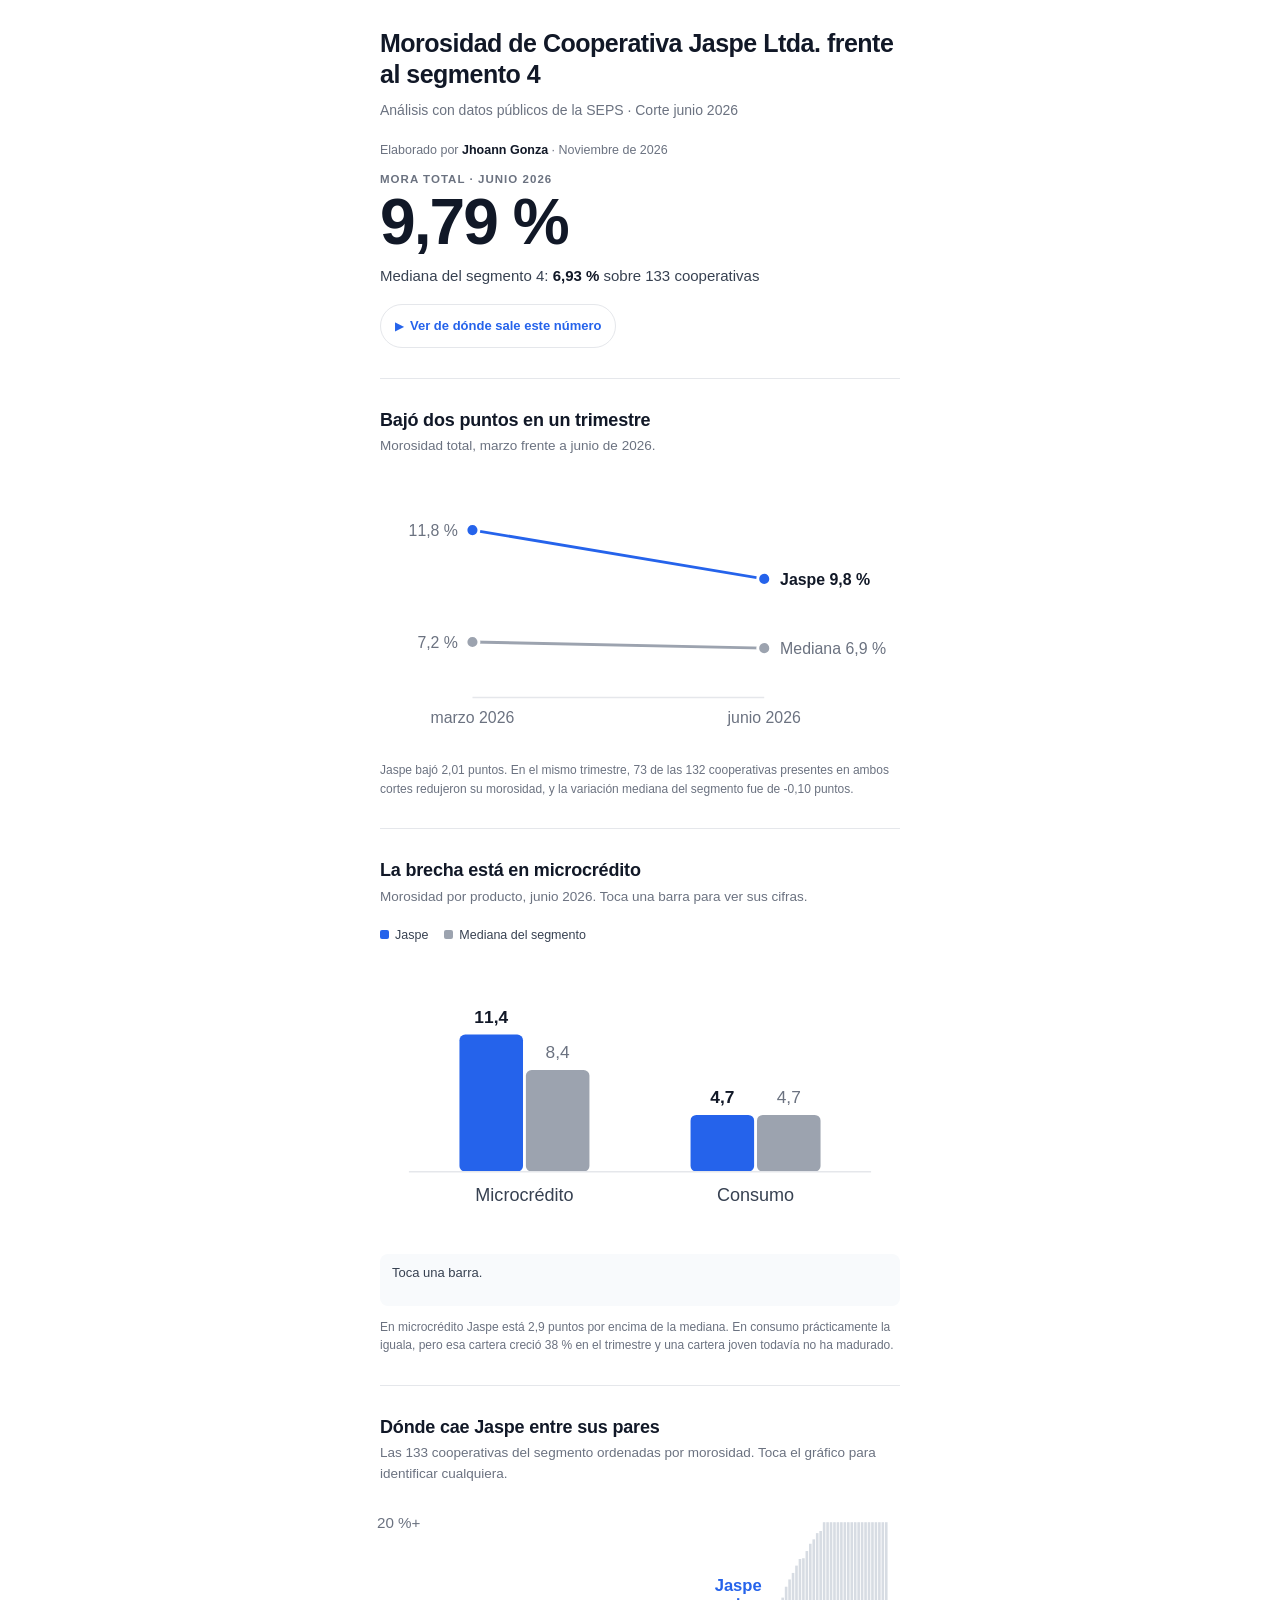
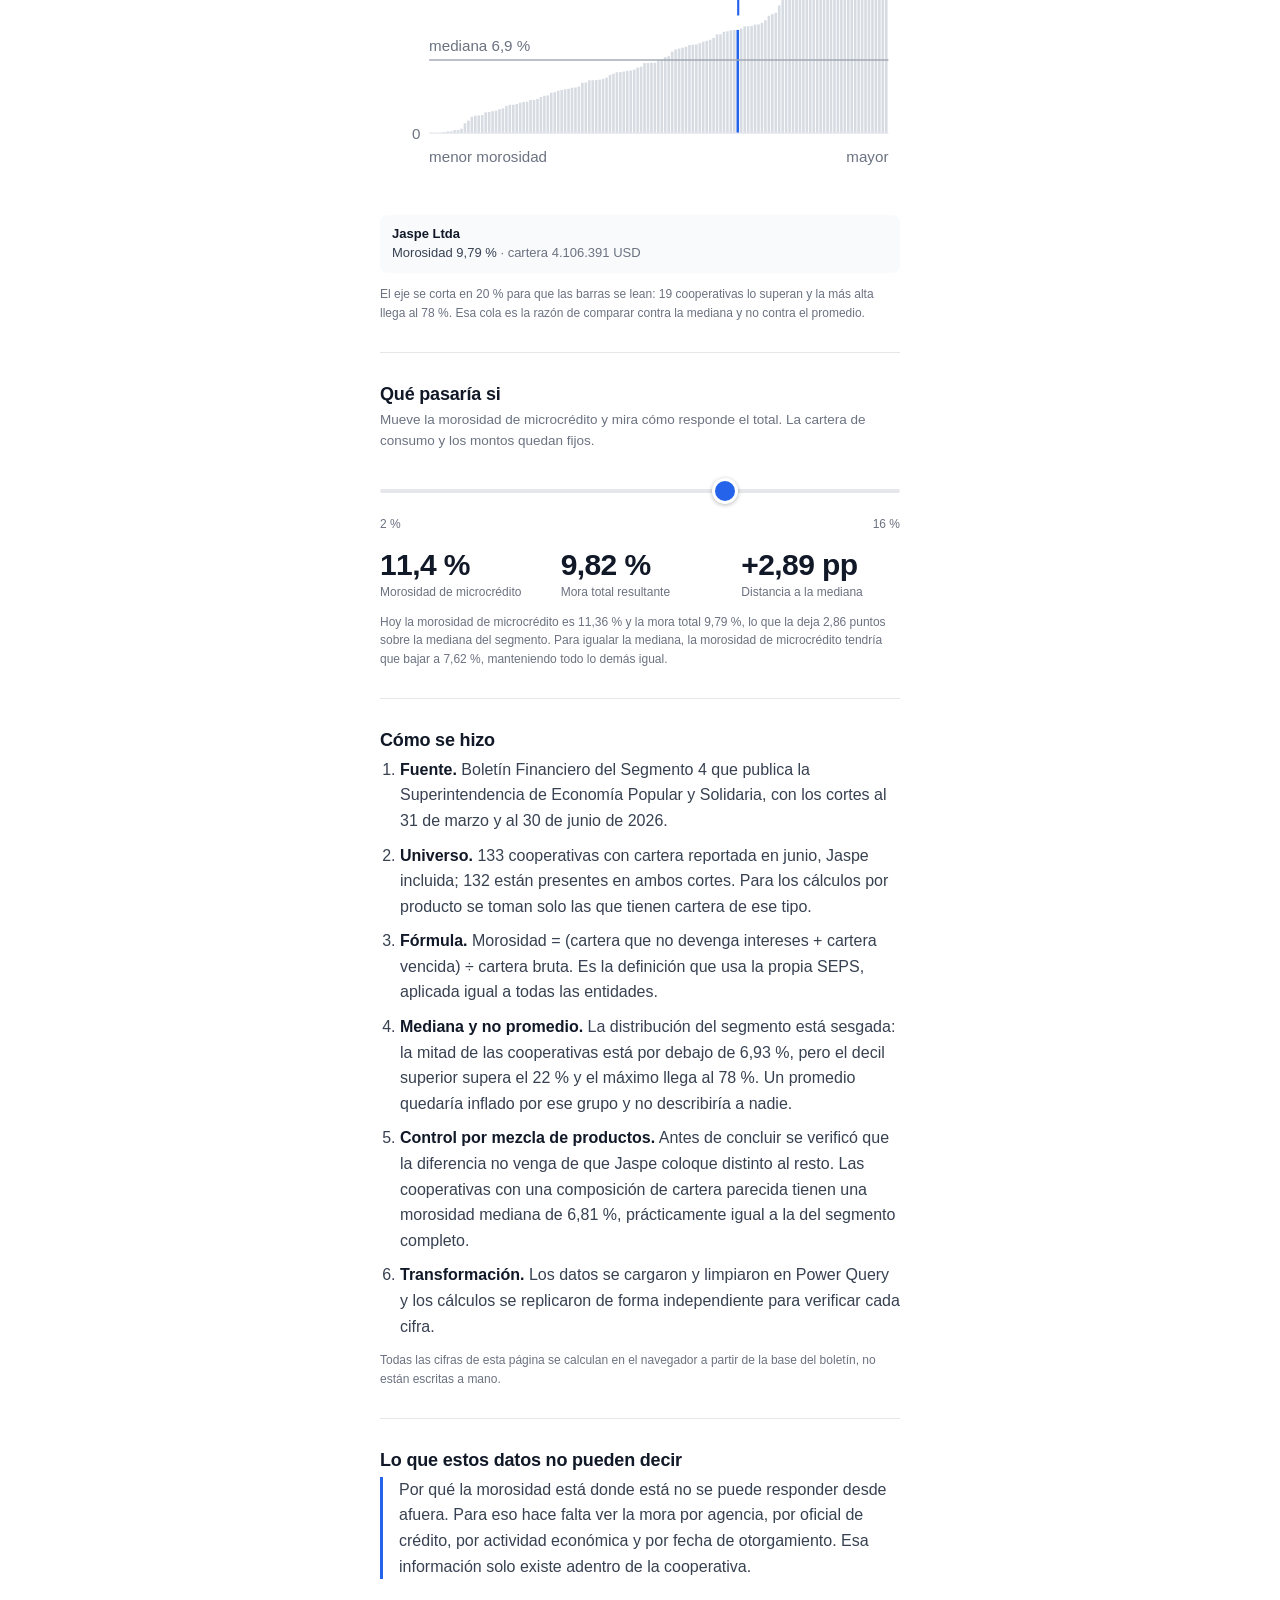
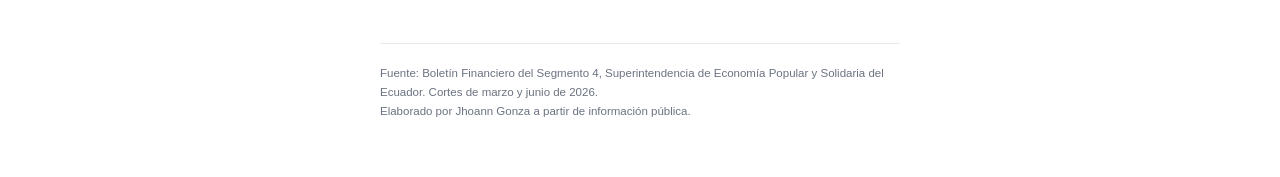
==== index.html @ 53feade2 "Add files via upload" ====
<!doctype html>
<html lang="es">
<head>
<meta charset="utf-8">
<meta name="viewport" content="width=device-width, initial-scale=1, viewport-fit=cover">
<meta name="robots" content="noindex, nofollow">
<title>Morosidad de Jaspe frente al segmento 4 · Junio 2026</title>
<meta name="description" content="Análisis independiente con datos públicos de la SEPS. Elaborado por Jhoann Gonza.">
<meta property="og:type" content="article">
<meta property="og:title" content="Morosidad de Jaspe frente al segmento 4">
<meta property="og:description" content="Análisis con datos públicos de la SEPS, corte junio 2026. 133 cooperativas comparadas. Elaborado por Jhoann Gonza.">
<meta property="og:locale" content="es_EC">
<meta property="og:url" content="https://jhoanngonza151.github.io/analisis-seps/">
<meta property="og:image" content="https://jhoanngonza151.github.io/analisis-seps/preview.png">
<meta property="og:image:width" content="1200">
<meta property="og:image:height" content="630">
<style>
:root{
--ink:#111827; --ink2:#374151; --ink3:#6B7280;
--accent:#2563EB; --neutral:#9CA3AF; --rule:#E5E7EB; --tint:#EFF6FF;
}
*{box-sizing:border-box}
html{-webkit-text-size-adjust:100%}
body{
margin:0; background:#fff; color:var(--ink2);
font-family:-apple-system,BlinkMacSystemFont,"Segoe UI",Roboto,Helvetica,Arial,sans-serif;
font-size:16px; line-height:1.6;
}
main{max-width:560px; margin:0 auto; padding:28px 20px 56px}
section{padding:30px 0; border-top:1px solid var(--rule)}
section:first-of-type{border-top:0; padding-top:10px}
h1{margin:0 0 8px; font-size:25px; line-height:1.25; letter-spacing:-0.02em; color:var(--ink); font-weight:650}
h2{margin:0 0 4px; font-size:18px; line-height:1.3; color:var(--ink); font-weight:650; letter-spacing:-0.01em}
.kicker{margin:0 0 20px; font-size:14px; color:var(--ink3)}
.sub{margin:0 0 18px; font-size:13.5px; color:var(--ink3); line-height:1.5}
p{margin:0 0 14px}
p:last-child{margin-bottom:0}
strong{color:var(--ink); font-weight:650}
.byline{font-size:12.5px; color:var(--ink3); line-height:1.5}

.hero{font-size:64px; line-height:1; font-weight:700; letter-spacing:-0.03em; color:var(--ink); margin:2px 0 10px}
.heroLabel{font-size:11.5px; font-weight:650; letter-spacing:.09em; text-transform:uppercase; color:var(--ink3); margin:0}
.vs{font-size:15px; color:var(--ink2); margin:0 0 16px}

button.audit{
-webkit-appearance:none; appearance:none; display:inline-flex; align-items:center; gap:7px;
min-height:44px; padding:9px 14px; border:1px solid var(--rule); border-radius:999px;
background:#fff; color:var(--accent); font:inherit; font-size:13px; font-weight:600; cursor:pointer;
}
button.audit:hover{background:var(--tint)}
button.audit .chev{transition:transform .18s ease; font-size:11px; line-height:1}
button.audit[aria-expanded="true"] .chev{transform:rotate(90deg)}
.panel{
display:none; margin-top:12px; padding:14px 16px; background:var(--tint);
border-radius:8px; font-size:13.5px; line-height:1.65; color:var(--ink2);
}
.panel.open{display:block}
.panel dl{margin:0; display:grid; grid-template-columns:1fr auto; gap:5px 14px}
.panel dt{color:var(--ink3)}
.panel dd{margin:0; text-align:right; font-variant-numeric:tabular-nums; color:var(--ink)}
.panel .tot{border-top:1px solid #C7DBFB; padding-top:7px; margin-top:4px; font-weight:650}
.formula{font-family:ui-monospace,SFMono-Regular,Menlo,monospace; font-size:12px; color:var(--ink2); margin-top:10px; line-height:1.6}

figure{margin:0}
svg{display:block; width:100%; height:auto; overflow:visible}
.legend{display:flex; gap:16px; margin:0 0 10px; font-size:12.5px; color:var(--ink2)}
.legend i{display:inline-block; width:9px; height:9px; border-radius:2px; margin-right:6px; vertical-align:baseline}
.note{font-size:12px; color:var(--ink3); line-height:1.55; margin-top:12px}

.readout{
min-height:52px; margin-top:10px; padding:10px 12px; border-radius:8px; background:#F8FAFC;
font-size:13px; color:var(--ink2); line-height:1.45;
}
.readout b{color:var(--ink); font-weight:650}
.readout .muted{color:var(--ink3)}

input[type=range]{
-webkit-appearance:none; appearance:none; width:100%; height:44px; background:transparent; margin:0;
}
input[type=range]::-webkit-slider-runnable-track{height:4px; background:var(--rule); border-radius:2px}
input[type=range]::-moz-range-track{height:4px; background:var(--rule); border-radius:2px}
input[type=range]::-webkit-slider-thumb{
-webkit-appearance:none; appearance:none; width:26px; height:26px; margin-top:-11px;
border-radius:50%; background:var(--accent); border:3px solid #fff; box-shadow:0 1px 4px rgba(0,0,0,.28); cursor:pointer;
}
input[type=range]::-moz-range-thumb{
width:26px; height:26px; border-radius:50%; background:var(--accent);
border:3px solid #fff; box-shadow:0 1px 4px rgba(0,0,0,.28); cursor:pointer;
}
.simRow{display:flex; justify-content:space-between; font-size:12px; color:var(--ink3); margin-top:-6px}
.simOut{display:flex; gap:22px; margin-top:14px; flex-wrap:wrap}
.simOut div{flex:1; min-width:120px}
.simOut .n{font-size:30px; font-weight:700; letter-spacing:-0.02em; color:var(--ink); line-height:1.1}
.simOut .l{font-size:12px; color:var(--ink3); line-height:1.4; margin-top:3px}

ol.method{margin:0; padding-left:20px}
ol.method li{margin-bottom:9px}
.limit{border-left:3px solid var(--accent); padding-left:16px; margin:0}
footer{margin-top:34px; padding-top:20px; border-top:1px solid var(--rule); font-size:11.5px; color:var(--ink3); line-height:1.65}

/* Una sola animación: los trazos se dibujan al entrar en pantalla, una vez. */
.grow{transform:scaleY(0); transition:transform .6s cubic-bezier(.2,.7,.3,1)}
svg.in .grow{transform:scaleY(1)}
.draw{transition:stroke-dashoffset .75s cubic-bezier(.3,.7,.3,1)}
svg.in .draw{stroke-dashoffset:0}
.fade{opacity:0; transition:opacity .45s ease .3s}
svg.in .fade{opacity:1}
@media (prefers-reduced-motion:reduce){
.grow,.draw,.fade{transition:none; transform:none; opacity:1; stroke-dashoffset:0}
}
</style>
</head>
<body>
<main>

<header>
<h1>Morosidad de Cooperativa Jaspe Ltda. frente al segmento 4</h1>
<p class="kicker">Análisis con datos públicos de la SEPS · Corte junio 2026</p>
<p class="byline">Elaborado por <strong>Jhoann Gonza</strong> · Noviembre de 2026</p>
</header>

<section>
<p class="heroLabel">Mora total · junio 2026</p>
<div class="hero" id="heroVal">—</div>
<p class="vs">Mediana del segmento 4: <strong id="medVal">—</strong> sobre <span id="nCoops">—</span> cooperativas</p>
<button class="audit" type="button" data-panel="p1" aria-expanded="false" aria-controls="p1">
<span class="chev">&#9654;</span> Ver de dónde sale este número
</button>
<div class="panel" id="p1">
<dl>
<dt>Cartera que no devenga intereses</dt><dd id="a1">—</dd>
<dt>Cartera vencida</dt><dd id="a2">—</dd>
<dt class="tot">Cartera improductiva</dt><dd class="tot" id="a3">—</dd>
<dt>Cartera bruta total</dt><dd id="a4">—</dd>
</dl>
<p class="formula" id="a5">—</p>
</div>
</section>

<section>
<h2>Bajó dos puntos en un trimestre</h2>
<p class="sub">Morosidad total, marzo frente a junio de 2026.</p>
<figure><svg id="svgSlope" viewBox="0 0 360 190" role="img" aria-labelledby="slopeDesc"><title id="slopeDesc">Evolución de la morosidad entre marzo y junio de 2026 para Jaspe y para la mediana del segmento.</title></svg></figure>
<p class="note" id="slopeNote">—</p>
</section>

<section>
<h2>La brecha está en microcrédito</h2>
<p class="sub">Morosidad por producto, junio 2026. Toca una barra para ver sus cifras.</p>
<div class="legend">
<span><i style="background:#2563EB"></i>Jaspe</span>
<span><i style="background:#9CA3AF"></i>Mediana del segmento</span>
</div>
<figure><svg id="svgProd" viewBox="0 0 360 200" role="img" aria-labelledby="prodDesc"><title id="prodDesc">Morosidad de microcrédito y de consumo, Jaspe frente a la mediana del segmento.</title></svg></figure>
<div class="readout" id="prodOut">Toca una barra.</div>
<p class="note" id="prodNote">—</p>
</section>

<section>
<h2>Dónde cae Jaspe entre sus pares</h2>
<p class="sub">Las <span id="nCoops2">—</span> cooperativas del segmento ordenadas por morosidad. Toca el gráfico para identificar cualquiera.</p>
<figure><svg id="svgDist" viewBox="0 0 360 210" role="img" aria-labelledby="distDesc"><title id="distDesc">Distribución de la morosidad de todas las cooperativas del segmento 4, ordenadas de menor a mayor, con Jaspe destacada.</title></svg></figure>
<div class="readout" id="distOut">Toca el gráfico.</div>
<p class="note" id="distNote">—</p>
</section>

<section>
<h2>Qué pasaría si</h2>
<p class="sub">Mueve la morosidad de microcrédito y mira cómo responde el total. La cartera de consumo y los montos quedan fijos.</p>
<input type="range" id="sim" min="2" max="16" step="0.1" aria-label="Morosidad de microcrédito simulada">
<div class="simRow"><span>2 %</span><span>16 %</span></div>
<div class="simOut">
<div><div class="n" id="simMic">—</div><div class="l">Morosidad de microcrédito</div></div>
<div><div class="n" id="simTot">—</div><div class="l">Mora total resultante</div></div>
<div><div class="n" id="simRank">—</div><div class="l">Distancia a la mediana</div></div>
</div>
<p class="note" id="simNote">—</p>
</section>

<section>
<h2>Cómo se hizo</h2>
<ol class="method">
<li><strong>Fuente.</strong> Boletín Financiero del Segmento 4 que publica la Superintendencia de Economía Popular y Solidaria, con los cortes al 31 de marzo y al 30 de junio de 2026.</li>
<li><strong>Universo.</strong> <span id="m1">—</span> cooperativas con cartera reportada en junio, Jaspe incluida; <span id="m2">—</span> están presentes en ambos cortes. Para los cálculos por producto se toman solo las que tienen cartera de ese tipo.</li>
<li><strong>Fórmula.</strong> Morosidad = (cartera que no devenga intereses + cartera vencida) ÷ cartera bruta. Es la definición que usa la propia SEPS, aplicada igual a todas las entidades.</li>
<li><strong>Mediana y no promedio.</strong> La distribución del segmento está sesgada: la mitad de las cooperativas está por debajo de <span id="m3">—</span>, pero el decil superior supera el <span id="m4">—</span> y el máximo llega al <span id="m5">—</span>. Un promedio quedaría inflado por ese grupo y no describiría a nadie.</li>
<li><strong>Control por mezcla de productos.</strong> Antes de concluir se verificó que la diferencia no venga de que Jaspe coloque distinto al resto. Las cooperativas con una composición de cartera parecida tienen una morosidad mediana de <span id="m6">—</span>, prácticamente igual a la del segmento completo.</li>
<li><strong>Transformación.</strong> Los datos se cargaron y limpiaron en Power Query y los cálculos se replicaron de forma independiente para verificar cada cifra.</li>
</ol>
<p class="note">Todas las cifras de esta página se calculan en el navegador a partir de la base del boletín, no están escritas a mano.</p>
</section>

<section>
<h2>Lo que estos datos no pueden decir</h2>
<p class="limit">Por qué la morosidad está donde está no se puede responder desde afuera. Para eso hace falta ver la mora por agencia, por oficial de crédito, por actividad económica y por fecha de otorgamiento. Esa información solo existe adentro de la cooperativa.</p>
</section>

<footer>
Fuente: Boletín Financiero del Segmento 4, Superintendencia de Economía Popular y Solidaria del Ecuador. Cortes de marzo y junio de 2026.<br>
Elaborado por Jhoann Gonza a partir de información pública.
</footer>

</main>

<script>
"use strict";
var DATA = [{"n":"Senor Del Arbol","b":21739898.58,"i":599300.83,"nd":240038.39,"vn":359262.44,"mb":21739898.58,"mi":599300.83,"cb":0.0,"ci":0.0,"pb":19797553.08,"pi":473271.8,"pcb":0.0},{"n":"Prodvision","b":14916273.75,"i":824236.1,"nd":399406.79,"vn":424829.31,"mb":14055985.86,"mi":820640.83,"cb":860287.89,"ci":3595.27,"pb":13621216.31,"pi":839823.73,"pcb":522358.56},{"n":"27 De Noviembre","b":14890091.16,"i":1290958.93,"nd":810336.03,"vn":480622.9,"mb":11519146.58,"mi":1045377.65,"cb":3370944.58,"ci":245581.28,"pb":13348285.93,"pi":1197583.37,"pcb":2754467.91},{"n":"Nizag Ltda","b":13637173.81,"i":602489.57,"nd":318869.51,"vn":283620.06,"mb":9513068.61,"mi":519234.96,"cb":4124105.2,"ci":83254.61,"pb":13493434.63,"pi":646948.36,"pcb":4082267.54},{"n":"Valles Del Lirio Aicep","b":13163508.73,"i":414835.24,"nd":226330.32,"vn":188504.92,"mb":13163508.73,"mi":414835.24,"cb":0.0,"ci":0.0,"pb":10572383.15,"pi":381706.01,"pcb":0.0},{"n":"Integracion Solidaria Ltda","b":12996571.17,"i":445521.27,"nd":191813.64,"vn":253707.63,"mb":11226580.53,"mi":438835.28,"cb":1769990.64,"ci":6685.99,"pb":11623434.0,"pi":446259.12,"pcb":1601237.16},{"n":"Familia Ingaseosas Ltda","b":12238141.11,"i":612321.71,"nd":170905.03,"vn":441416.68,"mb":0.0,"mi":0.0,"cb":12158340.42,"ci":594991.27,"pb":10260739.94,"pi":566699.03,"pcb":10216857.43},{"n":"15 De Mayo Ltda","b":11362310.42,"i":440906.27,"nd":299660.41,"vn":141245.86,"mb":11362310.42,"mi":440906.27,"cb":0.0,"ci":0.0,"pb":9933751.91,"pi":423572.22,"pcb":0.0},{"n":"Achik Inti Ltda","b":10407564.62,"i":1053477.9,"nd":836323.91,"vn":217153.99,"mb":6798188.21,"mi":741898.58,"cb":3582590.64,"ci":311579.32,"pb":10061665.86,"pi":726062.8,"pcb":3534546.69},{"n":"Salate Ltda","b":9587041.43,"i":403459.22,"nd":286115.3,"vn":117343.92,"mb":7436266.92,"mi":192719.28,"cb":2150774.51,"ci":210739.94,"pb":7596788.5,"pi":306902.63,"pcb":1958849.42},{"n":"Ahorrista Solidario","b":9080805.47,"i":294342.4,"nd":206835.0,"vn":87507.4,"mb":6379107.82,"mi":196490.92,"cb":2701697.65,"ci":97851.48,"pb":8373813.21,"pi":335317.1,"pcb":2270361.53},{"n":"Warmikunapak Rikchari Ltda","b":8910238.47,"i":138116.96,"nd":123087.43,"vn":15029.53,"mb":7820812.96,"mi":128164.76,"cb":1089425.51,"ci":9952.2,"pb":7492769.3,"pi":147657.49,"pcb":452356.01},{"n":"Camara De Comercio El Carmen Ltda","b":7090789.69,"i":548121.71,"nd":219572.69,"vn":328549.02,"mb":4167713.68,"mi":419321.12,"cb":2923076.01,"ci":128800.59,"pb":6548450.26,"pi":446881.23,"pcb":2686600.27},{"n":"La Mana","b":6124168.96,"i":354066.41,"nd":84125.09,"vn":269941.32,"mb":6124168.96,"mi":354066.41,"cb":0.0,"ci":0.0,"pb":5485192.91,"pi":290642.51,"pcb":0.0},{"n":"Mi Tierra Ltda","b":6107781.78,"i":405469.29,"nd":157830.29,"vn":247639.0,"mb":5138079.48,"mi":388649.07,"cb":969702.3,"ci":16820.22,"pb":5702971.35,"pi":438260.61,"pcb":757748.75},{"n":"Alli Tarpuk Ltda","b":5968083.9,"i":98638.92,"nd":48502.08,"vn":50136.84,"mb":5487664.35,"mi":97205.02,"cb":480419.55,"ci":1433.9,"pb":5305399.86,"pi":74005.45,"pcb":497146.84},{"n":"Simon Bolivar","b":5959093.47,"i":154201.6,"nd":130739.14,"vn":23462.46,"mb":4246027.16,"mi":82353.23,"cb":1713066.31,"ci":71848.37,"pb":5526134.72,"pi":128433.45,"pcb":1525685.03},{"n":"Rey David Ltda","b":5853613.86,"i":565121.63,"nd":269300.63,"vn":295821.0,"mb":5717431.31,"mi":565121.63,"cb":136182.55,"ci":0.0,"pb":5482315.06,"pi":487852.15,"pcb":0.0},{"n":"Achik Nan","b":5774436.36,"i":277082.9,"nd":152249.97,"vn":124832.93,"mb":5487978.14,"mi":277082.9,"cb":286458.22,"ci":0.0,"pb":5129258.86,"pi":251234.62,"pcb":80877.93},{"n":"Santa Rosa De Patutan Ltda","b":5693520.79,"i":461382.21,"nd":262944.04,"vn":198438.17,"mb":5631520.79,"mi":461382.21,"cb":62000.0,"ci":0.0,"pb":5419141.46,"pi":416776.26,"pcb":0.0},{"n":"Innovacion Andina Ltda","b":5630794.37,"i":498496.44,"nd":359904.23,"vn":138592.21,"mb":5630794.37,"mi":498496.44,"cb":0.0,"ci":0.0,"pb":5080179.67,"pi":373228.99,"pcb":0.0},{"n":"Coopartamos Ltda","b":5609050.33,"i":577484.37,"nd":386440.39,"vn":191043.98,"mb":3121792.92,"mi":391331.95,"cb":2431851.8,"ci":186152.42,"pb":4983451.41,"pi":455581.59,"pcb":2108082.82},{"n":"San Fernando Ltda","b":5427747.81,"i":222095.22,"nd":167930.33,"vn":54164.89,"mb":5086980.34,"mi":201875.1,"cb":340767.47,"ci":20220.12,"pb":4282916.56,"pi":242429.29,"pcb":355671.38},{"n":"1 De Julio","b":5015624.7,"i":419055.46,"nd":256114.97,"vn":162940.49,"mb":4882119.46,"mi":404259.39,"cb":133505.24,"ci":14796.07,"pb":4454577.55,"pi":410707.96,"pcb":140296.33},{"n":"Pijal","b":4650360.55,"i":244405.65,"nd":146042.65,"vn":98363.0,"mb":4650360.55,"mi":244405.65,"cb":0.0,"ci":0.0,"pb":4147904.03,"pi":224144.57,"pcb":0.0},{"n":"Lideres Del Progreso","b":4616637.64,"i":494253.05,"nd":382361.4,"vn":111891.65,"mb":4616637.64,"mi":494253.05,"cb":0.0,"ci":0.0,"pb":4488922.31,"pi":420554.44,"pcb":0.0},{"n":"Solidaria Ltda","b":4450333.03,"i":104370.64,"nd":76073.32,"vn":28297.32,"mb":3247482.4,"mi":61475.01,"cb":1111501.7,"ci":23820.48,"pb":4099940.32,"pi":97812.31,"pcb":1019082.83},{"n":"Union Popular Ltda","b":4444885.89,"i":617110.06,"nd":174635.98,"vn":442474.08,"mb":4416712.86,"mi":617095.06,"cb":28173.03,"ci":15.0,"pb":4275184.98,"pi":538776.59,"pcb":23451.62},{"n":"Jatun Runa Ltda","b":4391489.77,"i":923471.87,"nd":535043.92,"vn":388427.95,"mb":4389833.52,"mi":922645.49,"cb":1636.25,"ci":806.38,"pb":4507515.08,"pi":1084696.19,"pcb":2348.4},{"n":"Puerto Lopez Ltda","b":4359973.04,"i":381418.3,"nd":254097.42,"vn":127320.88,"mb":4293683.54,"mi":363149.69,"cb":66289.5,"ci":18268.61,"pb":4111653.56,"pi":292145.46,"pcb":63313.48},{"n":"Quilanga Ltda","b":4336537.6,"i":406330.31,"nd":285985.34,"vn":120344.97,"mb":1649621.47,"mi":193882.02,"cb":2686916.13,"ci":212448.29,"pb":4413498.36,"pi":415401.29,"pcb":2754388.96},{"n":"La Nueva Jerusalen","b":4267208.28,"i":249084.81,"nd":74149.23,"vn":174935.58,"mb":3401291.28,"mi":201134.03,"cb":542221.74,"ci":47949.78,"pb":4147233.2,"pi":251608.9,"pcb":565206.13},{"n":"Obras Publicas Fiscales De Loja Y Zamora","b":4146155.46,"i":122507.58,"nd":56078.76,"vn":66428.82,"mb":1715694.19,"mi":89880.34,"cb":2430459.27,"ci":32625.24,"pb":4106979.18,"pi":146918.99,"pcb":2270364.17},{"n":"General Angel Flores Ltda","b":4135115.49,"i":855440.08,"nd":595972.33,"vn":259467.75,"mb":0.0,"mi":0.0,"cb":4135115.49,"ci":855440.08,"pb":4093731.77,"pi":466317.26,"pcb":4093731.77},{"n":"Jaspe Ltda","b":4106391.39,"i":401834.93,"nd":218851.56,"vn":182983.37,"mb":3136338.07,"mi":356204.95,"cb":970053.32,"ci":45629.98,"pb":3850442.77,"pi":454317.7,"pcb":701898.51},{"n":"San Valentin","b":4083164.25,"i":414906.79,"nd":255530.99,"vn":159375.8,"mb":3850546.87,"mi":410473.73,"cb":232617.38,"ci":4433.06,"pb":3430946.92,"pi":469879.53,"pcb":235904.17},{"n":"Catamayo","b":4075386.96,"i":145547.08,"nd":94400.88,"vn":51146.2,"mb":771427.34,"mi":45894.0,"cb":3303958.62,"ci":99652.08,"pb":3592635.22,"pi":124407.87,"pcb":2896073.3},{"n":"Surangay Ltda","b":3985086.32,"i":335086.05,"nd":202393.27,"vn":132692.78,"mb":1989363.1,"mi":289901.09,"cb":1995723.22,"ci":45184.96,"pb":3685467.54,"pi":320562.39,"pcb":1733127.68},{"n":"Divino Nino","b":3869096.58,"i":111605.39,"nd":51905.83,"vn":59699.56,"mb":2853985.81,"mi":90424.72,"cb":1015110.77,"ci":21180.67,"pb":3598969.55,"pi":128681.09,"pcb":1004299.09},{"n":"San Antonio Limitada","b":3828004.23,"i":266934.47,"nd":119478.57,"vn":147455.9,"mb":3178219.62,"mi":229957.16,"cb":649784.61,"ci":36977.31,"pb":3101875.36,"pi":261734.31,"pcb":503623.75},{"n":"La Merced Ltda-Ambato","b":3744410.57,"i":618259.82,"nd":324224.97,"vn":294034.85,"mb":1980820.3,"mi":454360.42,"cb":1752359.1,"ci":163898.4,"pb":3490893.99,"pi":536051.12,"pcb":1575079.02},{"n":"Esperanza Y Progreso Del Valle","b":3610577.22,"i":239824.83,"nd":163825.74,"vn":75999.09,"mb":2410078.49,"mi":208099.86,"cb":1200498.73,"ci":31724.97,"pb":3290067.56,"pi":211247.74,"pcb":1102378.24},{"n":"San Jose Sj","b":3595106.28,"i":202493.98,"nd":166105.69,"vn":36388.29,"mb":653045.26,"mi":113108.54,"cb":2942061.02,"ci":89385.44,"pb":3544193.55,"pi":170086.43,"pcb":2857122.46},{"n":"Empresa Electrica Riobamba","b":3561270.07,"i":209861.81,"nd":200950.64,"vn":8911.17,"mb":10346.61,"mi":0.0,"cb":2749516.8,"ci":178742.12,"pb":3177825.03,"pi":234814.99,"pcb":2551648.4},{"n":"Nacional Llano Grande Ltda","b":3473203.58,"i":240689.92,"nd":147531.53,"vn":93158.39,"mb":1561488.02,"mi":78969.15,"cb":1911715.56,"ci":161720.77,"pb":2480375.71,"pi":227180.14,"pcb":1636288.18},{"n":"Indigena Sac Latacunga Ltda","b":3459190.55,"i":342804.63,"nd":143246.61,"vn":199558.02,"mb":2574300.53,"mi":234630.17,"cb":884890.02,"ci":108174.46,"pb":3403117.39,"pi":326951.48,"pcb":828141.81},{"n":"Por El Pan Y El Agua","b":3351636.57,"i":159933.34,"nd":89927.17,"vn":70006.17,"mb":2955429.66,"mi":156721.9,"cb":396206.91,"ci":3211.44,"pb":3509308.38,"pi":186714.71,"pcb":343093.25},{"n":"Inticoop Ltda","b":3329834.18,"i":168510.07,"nd":92494.66,"vn":76015.41,"mb":2262070.7,"mi":140566.62,"cb":1067763.48,"ci":27943.45,"pb":3230774.04,"pi":328253.62,"pcb":945193.06},{"n":"Del Sindicato De Choferes Profesionales Del Canton Yantzaza","b":3320867.7,"i":197141.52,"nd":103136.18,"vn":94005.34,"mb":1993682.08,"mi":142433.31,"cb":1327185.62,"ci":54708.21,"pb":2750650.01,"pi":196664.06,"pcb":1013837.93},{"n":"Economia Del Sur Ecosur","b":3293481.84,"i":339450.57,"nd":242743.23,"vn":96707.34,"mb":2521883.62,"mi":314972.48,"cb":771598.22,"ci":24478.09,"pb":3310309.2,"pi":366726.44,"pcb":727979.26},{"n":"Solidaridad Y Progreso Oriental","b":3293403.93,"i":56528.71,"nd":37033.9,"vn":19494.81,"mb":2503707.94,"mi":41167.99,"cb":789695.99,"ci":15360.72,"pb":3086945.25,"pi":82054.06,"pcb":708203.58},{"n":"Mocache Ltda","b":3277336.68,"i":279388.18,"nd":228495.88,"vn":50892.3,"mb":3277336.68,"mi":279388.18,"cb":0.0,"ci":0.0,"pb":2927701.15,"pi":186302.49,"pcb":0.0},{"n":"Camara De Comercio De Santo Domingo","b":3256665.51,"i":2556283.84,"nd":206383.39,"vn":2349900.45,"mb":3021046.42,"mi":2486845.2,"cb":66236.35,"ci":48367.58},{"n":"Docentes Universitarios","b":3180315.47,"i":85314.75,"nd":50237.62,"vn":35077.13,"mb":0.0,"mi":0.0,"cb":3180315.47,"ci":85314.75,"pb":3115302.33,"pi":112360.66,"pcb":3115302.33},{"n":"Fomento Para La Produccion De Pequenas Y Medianas Empresas","b":3154971.89,"i":250318.76,"nd":106773.27,"vn":143545.49,"mb":2495474.13,"mi":195667.47,"cb":475050.8,"ci":54651.29,"pb":3240130.73,"pi":248509.73,"pcb":486545.33},{"n":"Servidores Municipales De Loja Ltda","b":3134380.77,"i":36992.43,"nd":31972.47,"vn":5019.96,"mb":0.0,"mi":0.0,"cb":3134380.77,"ci":36992.43,"pb":3071077.99,"pi":19672.61,"pcb":3071077.99},{"n":"Solidaria Ltda-Cotopaxi","b":3119940.8,"i":305106.13,"nd":132335.4,"vn":172770.73,"mb":2970020.66,"mi":289060.42,"cb":149920.14,"ci":16045.71,"pb":2822956.63,"pi":281947.03,"pcb":142149.34},{"n":"La Candelaria Ltda","b":3083857.45,"i":247057.6,"nd":123950.35,"vn":123107.25,"mb":751118.23,"mi":130679.07,"cb":2224268.73,"ci":116378.53,"pb":2891640.92,"pi":239449.08,"pcb":2085191.56},{"n":"Camara De Comercio Indigena De Guamote Ltda","b":3065854.93,"i":96281.54,"nd":57383.08,"vn":38898.46,"mb":3065854.93,"mi":96281.54,"cb":0.0,"ci":0.0,"pb":2824335.52,"pi":78270.3,"pcb":0.0},{"n":"El Paraiso Manga Del Cura","b":2835313.03,"i":47416.45,"nd":24038.92,"vn":23377.53,"mb":2566785.54,"mi":39628.53,"cb":268527.49,"ci":7787.92,"pb":2603219.61,"pi":36664.55,"pcb":228106.55},{"n":"Servidores Municipales De Ambato Ltda","b":2830478.92,"i":60411.22,"nd":55178.74,"vn":5232.48,"mb":0.0,"mi":0.0,"cb":2830478.92,"ci":60411.22,"pb":2833024.01,"pi":93536.41,"pcb":2833024.01},{"n":"De Los Profesores Empleados Y Trabajadores De La Universidad Tecnica De Manabi","b":2823777.95,"i":11915.45,"nd":11628.58,"vn":286.87,"mb":0.0,"mi":0.0,"cb":2823777.95,"ci":11915.45,"pb":2843208.56,"pi":10561.86,"pcb":2840608.56},{"n":"San Isidro Ltda","b":2797840.41,"i":359534.93,"nd":105022.26,"vn":254512.67,"mb":2496470.97,"mi":348198.67,"cb":301369.44,"ci":11336.26,"pb":2757732.57,"pi":369762.61,"pcb":304406.12},{"n":"Huaquillas Ltda","b":2789942.31,"i":55856.94,"nd":21419.0,"vn":34437.94,"mb":1210935.68,"mi":35088.12,"cb":1579006.63,"ci":20768.82,"pb":2661180.42,"pi":77580.02,"pcb":1495406.09},{"n":"De Los Empleados De Cerveceria Nacional Sa Y Dinadec Sa Crecer","b":2763647.37,"i":57475.97,"nd":39393.47,"vn":18082.5,"mb":0.0,"mi":0.0,"cb":2763647.37,"ci":57475.97,"pb":3008829.8,"pi":102703.3,"pcb":3008829.8},{"n":"Puerto Limon","b":2720035.74,"i":53646.65,"nd":14216.08,"vn":39430.57,"mb":2272547.04,"mi":51885.49,"cb":447488.7,"ci":1761.16,"pb":2224833.24,"pi":50470.38,"pcb":86001.12},{"n":"La Inmaculada De San Placido Ltda","b":2688723.75,"i":179425.1,"nd":160997.84,"vn":18427.26,"mb":2492842.06,"mi":154120.74,"cb":195881.69,"ci":25304.36,"pb":2410738.04,"pi":189938.1,"pcb":175402.53},{"n":"Las Lagunas","b":2587470.38,"i":160852.96,"nd":130540.74,"vn":30312.22,"mb":2014900.87,"mi":136783.35,"cb":572569.51,"ci":24069.61,"pb":2376610.71,"pi":111503.34,"pcb":361863.29},{"n":"Imbabura Ltda","b":2582862.34,"i":172254.42,"nd":55667.51,"vn":116586.91,"mb":2582862.34,"mi":172254.42,"cb":0.0,"ci":0.0,"pb":2350665.88,"pi":153677.51,"pcb":0.0},{"n":"Universidad Tecnica De Ambato Ltda","b":2581258.37,"i":132643.47,"nd":108997.65,"vn":23645.82,"mb":0.0,"mi":0.0,"cb":2581258.37,"ci":132643.47,"pb":2571471.24,"pi":125099.84,"pcb":2571471.24},{"n":"15 De Junio Ltda","b":2561000.11,"i":184326.98,"nd":73846.75,"vn":110480.23,"mb":2561000.11,"mi":184326.98,"cb":0.0,"ci":0.0,"pb":2245306.18,"pi":198112.72,"pcb":0.0},{"n":"Padre Vicente Ponce Rubio","b":2554650.74,"i":745906.03,"nd":303551.68,"vn":442354.35,"mb":2073294.89,"mi":705574.5,"cb":474880.23,"ci":33855.91,"pb":2559319.91,"pi":744358.68,"pcb":441226.27},{"n":"Mushuk Kawsay Ltda","b":2546488.39,"i":287386.27,"nd":159388.75,"vn":127997.52,"mb":2054946.51,"mi":239636.11,"cb":491541.88,"ci":47750.16,"pb":2489678.66,"pi":276727.29,"pcb":502793.61},{"n":"Indigena Alfa Y Omega Ltda","b":2465763.71,"i":548803.39,"nd":105316.73,"vn":443486.66,"mb":1929962.34,"mi":528138.83,"cb":535801.37,"ci":20664.56,"pb":2388455.3,"pi":592379.24,"pcb":456223.37},{"n":"18 De Noviembre","b":2433398.54,"i":237224.59,"nd":179497.39,"vn":57727.2,"mb":1376370.15,"mi":186521.08,"cb":1057028.39,"ci":50703.51,"pb":2489453.85,"pi":222557.79,"pcb":1118613.25},{"n":"Pisa Ltda","b":2405145.83,"i":2110.29,"nd":279.39,"vn":1830.9,"mb":0.0,"mi":0.0,"cb":2393664.89,"ci":2110.29,"pb":2207049.7,"pi":2166.93,"pcb":2193251.63},{"n":"El Calvario Ltda","b":2375975.89,"i":455442.97,"nd":395334.1,"vn":60108.87,"mb":2375974.89,"mi":455441.97,"cb":1.0,"ci":1.0,"pb":2289116.55,"pi":523451.35,"pcb":2.0},{"n":"Usuarios Del Agua Maria Inmaculada Ltda","b":2373255.41,"i":84157.64,"nd":27938.02,"vn":56219.62,"mb":1868389.22,"mi":67208.23,"cb":504866.19,"ci":16949.41,"pb":2292583.37,"pi":119859.44,"pcb":385012.43},{"n":"Union Familiar","b":2358245.59,"i":520448.61,"nd":239912.14,"vn":280536.47,"mb":2231609.03,"mi":520448.61,"cb":126636.56,"ci":0.0,"pb":3103468.41,"pi":1183998.79,"pcb":37726.87},{"n":"De La Microempresa De Chimborazo Ltda","b":2323780.28,"i":96717.1,"nd":85781.54,"vn":10935.56,"mb":2104724.0,"mi":87498.47,"cb":219056.28,"ci":9218.63,"pb":2226429.37,"pi":81120.99,"pcb":159945.24},{"n":"Monsenor Leonidas Proano","b":2223879.93,"i":182276.96,"nd":26419.18,"vn":155857.78,"mb":2223864.66,"mi":182261.69,"cb":15.27,"ci":15.27,"pb":2255706.07,"pi":184156.3,"pcb":15.27},{"n":"Conecel","b":2205524.63,"i":3469.93,"nd":3264.5,"vn":205.43,"mb":0.0,"mi":0.0,"cb":2205524.63,"ci":3469.93,"pb":2302053.85,"pi":4055.95,"pcb":2302053.85},{"n":"Dorado Ltda","b":2168716.84,"i":87098.27,"nd":34481.07,"vn":52617.2,"mb":2159440.4,"mi":85307.8,"cb":9276.44,"ci":1790.47,"pb":2017861.05,"pi":64980.96,"pcb":10983.09},{"n":"San Antonio De Toacaso","b":2122825.89,"i":91407.54,"nd":64491.5,"vn":26916.04,"mb":1991371.39,"mi":91407.54,"cb":0.0,"ci":0.0,"pb":1810891.59,"pi":80546.12,"pcb":0.0},{"n":"De La Camara De Comercio De Macara Cadecom","b":2117346.81,"i":351157.58,"nd":112625.91,"vn":238531.67,"mb":1698328.84,"mi":295214.06,"cb":419016.97,"ci":55942.52,"pb":1970077.66,"pi":344492.6,"pcb":369145.55},{"n":"Camara De Comercio Del Canton Bolivar Ltda","b":2076261.12,"i":372843.9,"nd":88428.49,"vn":284415.41,"mb":1493687.91,"mi":334087.4,"cb":582573.21,"ci":38756.5,"pb":2166098.51,"pi":379560.78,"pcb":575480.91},{"n":"Futuro Salcedense","b":2022767.65,"i":225107.8,"nd":125472.66,"vn":99635.14,"mb":1983161.53,"mi":212057.8,"cb":39606.12,"ci":13050.0,"pb":1942180.0,"pi":198590.58,"pcb":62361.17},{"n":"Casag","b":1971020.61,"i":313127.65,"nd":118149.13,"vn":194978.52,"mb":155386.43,"mi":108692.49,"cb":1815634.18,"ci":204435.16,"pb":2024893.43,"pi":326125.96,"pcb":1839600.7},{"n":"Costa Azul Ltda","b":1937091.65,"i":57716.95,"nd":21531.19,"vn":36185.76,"mb":1937091.65,"mi":57716.95,"cb":0.0,"ci":0.0,"pb":1948425.19,"pi":78041.12,"pcb":0.0},{"n":"15 De Agosto Ltda","b":1919018.42,"i":160896.92,"nd":36895.18,"vn":124001.74,"mb":1919018.42,"mi":160896.92,"cb":0.0,"ci":0.0,"pb":1878787.91,"pi":174915.0,"pcb":0.0},{"n":"Gestion Para El Desarrollo","b":1891674.99,"i":624745.03,"nd":284763.43,"vn":339981.6,"mb":595206.48,"mi":102558.88,"cb":1296465.51,"ci":522183.15,"pb":1880250.4,"pi":673666.71,"pcb":1279545.15},{"n":"Santa Maria De La Manga Del Cura Ltda","b":1882522.45,"i":137337.7,"nd":110443.31,"vn":26894.39,"mb":1625472.68,"mi":116022.7,"cb":257048.77,"ci":21314.0,"pb":1779191.46,"pi":103076.42,"pcb":234919.69},{"n":"De Los Empleados De Standard Fruit Company","b":1833868.3,"i":3115.02,"nd":0.0,"vn":3115.02,"mb":11024.63,"mi":0.0,"cb":1822843.67,"ci":3115.02,"pb":1872384.8,"pi":9228.56,"pcb":1860512.88},{"n":"Vonnelan","b":1828271.01,"i":92062.47,"nd":68398.41,"vn":23664.06,"mb":134585.7,"mi":35740.52,"cb":1693685.31,"ci":56321.95,"pb":1274088.52,"pi":57703.52,"pcb":1121963.79},{"n":"Futuro Y Desarrollo Fundesarrollo","b":1781331.02,"i":259617.36,"nd":170389.91,"vn":89227.45,"mb":1781331.02,"mi":259617.36,"cb":0.0,"ci":0.0,"pb":1948927.71,"pi":284038.31,"pcb":0.0},{"n":"Educadores De Quevedo","b":1675252.42,"i":96715.86,"nd":69133.38,"vn":27582.48,"mb":0.0,"mi":0.0,"cb":1675252.42,"ci":96715.86,"pb":1533758.86,"pi":85267.98,"pcb":1533758.86},{"n":"Jesus De Nazareth Ltda","b":1623149.02,"i":349369.42,"nd":197785.18,"vn":151584.24,"mb":465762.93,"mi":61925.53,"cb":1157386.09,"ci":287443.89,"pb":1521610.03,"pi":351147.86,"pcb":1031975.19},{"n":"Meteorologia Dac Ltda","b":1600305.95,"i":80248.34,"nd":75296.68,"vn":4951.66,"mb":0.0,"mi":0.0,"cb":1600305.95,"ci":80248.34,"pb":1615183.88,"pi":82776.66,"pcb":1615183.88},{"n":"Cacma Ltda","b":1539124.87,"i":0.0,"nd":0.0,"vn":0.0,"mb":0.0,"mi":0.0,"cb":1539124.87,"ci":0.0,"pb":1451836.8,"pi":15529.83,"pcb":1451836.8},{"n":"Vision Ltda","b":1524592.3,"i":12.0,"nd":0.0,"vn":12.0,"mb":0.0,"mi":0.0,"cb":1524592.3,"ci":12.0,"pb":1489395.68,"pi":12.0,"pcb":1489395.68},{"n":"Bola Amarilla Ltda","b":1515556.49,"i":95485.15,"nd":48753.28,"vn":46731.87,"mb":1342396.12,"mi":89903.59,"cb":173160.37,"ci":5581.56,"pb":1489769.72,"pi":74854.2,"pcb":141653.47},{"n":"Integracion Desarrollo Y Futuro Limitada","b":1472895.43,"i":141561.71,"nd":63234.75,"vn":78326.96,"mb":1257770.55,"mi":139563.61,"cb":215124.42,"ci":1998.1,"pb":1371282.58,"pi":163166.74,"pcb":147185.42},{"n":"De Trabajadores Agrifondos","b":1416259.78,"i":0.0,"nd":0.0,"vn":0.0,"mb":0.0,"mi":0.0,"cb":1416259.78,"ci":0.0,"pb":1324983.77,"pi":0.0,"pcb":1324983.77},{"n":"Cooperativa De Ahorro Y Credito Servicoop","b":1368337.47,"i":416.83,"nd":0.0,"vn":416.83,"mb":381106.82,"mi":416.83,"cb":987230.65,"ci":0.0,"pb":1321188.08,"pi":1183.39,"pcb":930537.18},{"n":"Guamote Ltda","b":1354134.89,"i":465063.8,"nd":131288.71,"vn":333775.09,"mb":1354131.89,"mi":465060.8,"cb":3.0,"ci":3.0,"pb":1307459.5,"pi":459249.99,"pcb":3.0},{"n":"Futuro Esfuerzo Y Disciplina","b":1288846.24,"i":290121.24,"nd":242897.41,"vn":47223.83,"mb":848443.98,"mi":222108.31,"cb":440402.26,"ci":68012.93,"pb":1367630.78,"pi":372907.44,"pcb":295122.73},{"n":"Universidad De Guayaquil Ltda","b":1286515.75,"i":236420.49,"nd":145064.69,"vn":91355.8,"mb":0.0,"mi":0.0,"cb":1286515.75,"ci":236420.49,"pb":1453927.33,"pi":314432.36,"pcb":1453927.33},{"n":"Corpotranst","b":1265141.27,"i":557151.73,"nd":382740.75,"vn":174410.98,"mb":817487.96,"mi":377045.24,"cb":447653.31,"ci":180106.49,"pb":1323472.16,"pi":515312.44,"pcb":474903.85},{"n":"Seguracoop","b":1248275.05,"i":54011.51,"nd":5173.87,"vn":48837.64,"mb":1105630.25,"mi":53990.51,"cb":43521.91,"ci":3.0,"pb":1311549.38,"pi":54016.51,"pcb":48072.33},{"n":"Ruminahui Limitada","b":1218583.16,"i":469016.87,"nd":186213.52,"vn":282803.35,"mb":804457.57,"mi":305327.7,"cb":414125.59,"ci":163689.17,"pb":1074737.32,"pi":462202.64,"pcb":413388.24},{"n":"De Trabajadores Agropecuarios Y De Servicios El Porvenir","b":1186222.76,"i":11071.57,"nd":3815.04,"vn":7256.53,"mb":0.0,"mi":0.0,"cb":1186222.76,"ci":11071.57,"pb":1120146.56,"pi":11655.71,"pcb":1120146.56},{"n":"De Accion Popular","b":1138981.33,"i":130019.32,"nd":101453.01,"vn":28566.31,"mb":433436.9,"mi":50316.55,"cb":705544.43,"ci":79702.77,"pb":1120894.24,"pi":136783.26,"pcb":730710.78},{"n":"El Altar Ltda","b":1136629.52,"i":270625.62,"nd":129560.67,"vn":141064.95,"mb":673837.11,"mi":137775.38,"cb":462792.41,"ci":132850.24,"pb":1153551.07,"pi":240133.55,"pcb":463272.44},{"n":"Luz De El Oro Ltda","b":1062902.08,"i":3126.41,"nd":1905.61,"vn":1220.8,"mb":0.0,"mi":0.0,"cb":1062902.08,"ci":3126.41,"pb":1069934.59,"pi":2275.33,"pcb":1069934.59},{"n":"Manuela Leon","b":1059367.97,"i":272235.38,"nd":85479.62,"vn":186755.76,"mb":1059367.97,"mi":272235.38,"cb":0.0,"ci":0.0,"pb":1040945.9,"pi":293814.52,"pcb":0.0},{"n":"Salinerita Ltda","b":1040465.11,"i":125961.07,"nd":53146.08,"vn":72814.99,"mb":953469.51,"mi":104062.37,"cb":68227.86,"ci":21898.7,"pb":1091631.31,"pi":155946.76,"pcb":58119.66},{"n":"De Los Empleados De La Corporacion Financiera Nacional Corfinal","b":1040130.49,"i":105375.18,"nd":73344.98,"vn":32030.2,"mb":0.0,"mi":0.0,"cb":1000251.15,"ci":72183.55,"pb":1050654.96,"pi":105377.18,"pcb":1009155.14},{"n":"Cooperativa De Ahorro Y Credito Cica Colegio De Ingenieros Civiles Del Azuay","b":1023558.55,"i":295315.83,"nd":137124.93,"vn":158190.9,"mb":97531.54,"mi":27916.69,"cb":926027.01,"ci":267399.14,"pb":1019510.62,"pi":247172.27,"pcb":921342.72},{"n":"Llacta Pura","b":979279.57,"i":91679.26,"nd":1597.97,"vn":90081.29,"mb":610212.18,"mi":51892.73,"cb":369067.39,"ci":39786.53,"pb":983378.77,"pi":90968.09,"pcb":356822.81},{"n":"Servidores De La Universidad Tecnica De Machala","b":945232.52,"i":21442.16,"nd":7430.49,"vn":14011.67,"mb":0.0,"mi":0.0,"cb":945232.52,"ci":21442.16,"pb":924529.95,"pi":28721.16,"pcb":924529.95},{"n":"Educadores De Bolivar","b":941727.53,"i":341863.61,"nd":129262.93,"vn":212600.68,"mb":0.0,"mi":0.0,"cb":941724.53,"ci":341860.61,"pb":1187656.96,"pi":666749.39,"pcb":1187653.96},{"n":"Trabajadores Y Ex Trabajadores Del Ministerio De Salud Publica - Coacmin","b":889428.36,"i":168675.21,"nd":113337.26,"vn":55337.95,"mb":0.0,"mi":0.0,"cb":889428.36,"ci":168675.21,"pb":893812.12,"pi":146659.58,"pcb":893812.12},{"n":"Plastigama","b":851907.22,"i":2388.8,"nd":1819.35,"vn":569.45,"mb":0.0,"mi":0.0,"cb":851907.22,"ci":2388.8,"pb":999943.58,"pi":1951.27,"pcb":999943.58},{"n":"De Empleados Trabajadores Jubilados Y Ex-Empleados De Petroecuador Ltda","b":830458.49,"i":86851.62,"nd":27044.32,"vn":59807.3,"mb":3705.11,"mi":1.0,"cb":826753.38,"ci":86850.62,"pb":826659.41,"pi":81043.48,"pcb":822572.91},{"n":"26 De Julio Ltda","b":789489.85,"i":251979.55,"nd":52041.02,"vn":199938.53,"mb":282603.95,"mi":71580.78,"cb":506867.9,"ci":180380.77,"pb":881826.53,"pi":279217.26,"pcb":545808.7},{"n":"La Union Ltda","b":767713.11,"i":132558.07,"nd":121749.31,"vn":10808.76,"mb":586079.38,"mi":88168.26,"cb":167794.3,"ci":44389.81,"pb":848791.82,"pi":119927.93,"pcb":192591.83},{"n":"Cooperativa De Ahorro Y Credito Bienestar, Desarrollo Y Emprendimiento Coopbde","b":753178.14,"i":28862.49,"nd":10665.95,"vn":18196.54,"mb":0.0,"mi":0.0,"cb":753178.14,"ci":28862.49,"pb":708310.77,"pi":31183.53,"pcb":708310.77},{"n":"Camara De Comercio De Riobamba Ltda","b":730540.44,"i":414808.48,"nd":167312.92,"vn":247495.56,"mb":413655.34,"mi":227853.78,"cb":304053.41,"ci":174123.01,"pb":861497.76,"pi":390989.4,"pcb":372847.07},{"n":"Del Emigrante Ecuatoriano Y Su Familia Ltda","b":717359.92,"i":108979.92,"nd":9640.61,"vn":99339.31,"mb":55373.58,"mi":3173.66,"cb":661986.34,"ci":105806.26,"pb":724006.7,"pi":111283.63,"pcb":696990.76},{"n":"Educadores Del Napo","b":673664.08,"i":18101.82,"nd":2147.94,"vn":15953.88,"mb":261095.16,"mi":8305.7,"cb":412568.92,"ci":9796.12,"pb":668274.49,"pi":17356.81,"pcb":371707.89},{"n":"Atahualpa Ltda","b":644375.91,"i":38801.76,"nd":19875.67,"vn":18926.09,"mb":56570.8,"mi":20544.25,"cb":304759.07,"ci":254.48,"pb":700106.26,"pi":18257.51,"pcb":403522.13},{"n":"Empleados Bayer Sa","b":547934.93,"i":49491.38,"nd":42631.47,"vn":6859.91,"mb":0.0,"mi":0.0,"cb":547934.93,"ci":49491.38,"pb":536634.11,"pi":90634.14,"pcb":536634.11},{"n":"Grupo Numero Tres Limitada","b":127232.49,"i":26370.52,"nd":0.0,"vn":26370.52,"mb":110768.23,"mi":17179.84,"cb":16464.26,"ci":9190.68,"pb":183743.47,"pi":25959.6,"pcb":23670.92}];

var ACCENT = "#2563EB", NEUTRAL = "#9CA3AF", RULE = "#E5E7EB", INK = "#111827", INK3 = "#6B7280";
var SVGNS = "http://www.w3.org/2000/svg";

function num(v, d) {
return v.toLocaleString("es-EC", { minimumFractionDigits: d === undefined ? 2 : d, maximumFractionDigits: d === undefined ? 2 : d });
}
function pct(v, d) { return num(v, d === undefined ? 2 : d) + " %"; }
function usd(v) { return v.toLocaleString("es-EC", { minimumFractionDigits: 0, maximumFractionDigits: 0 }) + " USD"; }
function median(a) {
var s = a.slice().sort(function (x, y) { return x - y; }), n = s.length;
if (!n) return 0;
return n % 2 ? s[(n - 1) / 2] : (s[n / 2 - 1] + s[n / 2]) / 2;
}
function quantile(a, q) {
var s = a.slice().sort(function (x, y) { return x - y; });
return s[Math.min(s.length - 1, Math.round(q * (s.length - 1)))];
}
function el(tag, attrs, text) {
var e = document.createElementNS(SVGNS, tag);
for (var k in attrs) e.setAttribute(k, attrs[k]);
if (text !== undefined) e.textContent = text;
return e;
}
function label(x, y, text, opts) {
opts = opts || {};
return el("text", {
x: x, y: y, "text-anchor": opts.anchor || "start",
"font-size": opts.size || 11, "font-weight": opts.weight || 400,
fill: opts.fill || INK3, "font-family": "inherit"
}, text);
}

// --- revelado: cada gráfico se dibuja una sola vez, al entrar en pantalla ---
var REDUCED = window.matchMedia && window.matchMedia("(prefers-reduced-motion: reduce)").matches;
function reveal(svg) {
if (REDUCED || !("IntersectionObserver" in window)) { svg.setAttribute("class", "in"); return; }
var io = new IntersectionObserver(function (entries) {
entries.forEach(function (e) {
if (e.isIntersecting) { e.target.setAttribute("class", "in"); io.unobserve(e.target); }
});
}, { threshold: 0.2 });
io.observe(svg);
}
function growable(rect, baseY, delayMs) {
rect.setAttribute("class", "grow");
rect.style.transformOrigin = "0px " + baseY + "px";
if (delayMs) rect.style.transitionDelay = delayMs + "ms";
return rect;
}

var mora = function (r) { return r.i / r.b * 100; };
var moraMar = function (r) { return r.pb ? r.pi / r.pb * 100 : null; };
var moraMic = function (r) { return r.mb > 0 ? r.mi / r.mb * 100 : null; };
var moraCon = function (r) { return r.cb > 0 ? r.ci / r.cb * 100 : null; };

var J = DATA.filter(function (r) { return r.n.toUpperCase().indexOf("JASPE") >= 0; })[0];
var N = DATA.length;
var allMora = DATA.map(mora);
var MED = median(allMora);
var withMar = DATA.filter(function (r) { return r.pb; });
var MED_MAR = median(withMar.map(moraMar));
var micList = DATA.filter(function (r) { return r.mb > 0; });
var conList = DATA.filter(function (r) { return r.cb > 0; });
var MED_MIC = median(micList.map(moraMic));
var MED_CON = median(conList.map(moraCon));
var improved = withMar.filter(function (r) { return mora(r) < moraMar(r); }).length;
// Variación mediana del segmento: la mediana de las variaciones individuales,
// no la variación de la mediana. Son cantidades distintas.
var MED_DELTA = median(withMar.map(function (r) { return mora(r) - moraMar(r); }));

// ---------- cifra principal y auditoría ----------
document.getElementById("heroVal").textContent = pct(mora(J));
document.getElementById("medVal").textContent = pct(MED);
document.getElementById("nCoops").textContent = N;
document.getElementById("nCoops2").textContent = N;

document.getElementById("a1").textContent = usd(J.nd);
document.getElementById("a2").textContent = usd(J.vn);
document.getElementById("a3").textContent = usd(J.i);
document.getElementById("a4").textContent = usd(J.b);
document.getElementById("a5").textContent =
num(J.i, 0) + " ÷ " + num(J.b, 0) + " = " + pct(mora(J));

Array.prototype.forEach.call(document.querySelectorAll("button.audit"), function (btn) {
btn.addEventListener("click", function () {
var p = document.getElementById(btn.getAttribute("data-panel"));
var open = p.classList.toggle("open");
btn.setAttribute("aria-expanded", open ? "true" : "false");
});
});

// ---------- pendiente marzo -> junio ----------
(function () {
var svg = document.getElementById("svgSlope");
var x1 = 64, x2 = 266, top = 18, bot = 140;
var vals = [moraMar(J), mora(J), MED_MAR, MED];
var hi = Math.max.apply(null, vals) + 1.2, lo = Math.min.apply(null, vals) - 1.2;
var y = function (v) { return top + (hi - v) / (hi - lo) * (bot - top); };

svg.appendChild(el("line", { x1: x1, y1: bot + 14, x2: x2, y2: bot + 14, stroke: RULE, "stroke-width": 1 }));

[[moraMar(J), mora(J), ACCENT, "Jaspe"], [MED_MAR, MED, NEUTRAL, "Mediana"]].forEach(function (s) {
var ln = el("line", { x1: x1, y1: y(s[0]), x2: x2, y2: y(s[1]), stroke: s[2], "stroke-width": 2, "stroke-linecap": "round" });
var len = Math.sqrt(Math.pow(x2 - x1, 2) + Math.pow(y(s[1]) - y(s[0]), 2));
ln.setAttribute("class", "draw");
ln.setAttribute("stroke-dasharray", len);
ln.setAttribute("stroke-dashoffset", len);
svg.appendChild(ln);

[[x1, s[0]], [x2, s[1]]].forEach(function (p) {
var c = el("circle", { cx: p[0], cy: y(p[1]), r: 4.5, fill: s[2], stroke: "#fff", "stroke-width": 2 });
c.setAttribute("class", "fade");
svg.appendChild(c);
});

var l1 = label(x1 - 10, y(s[0]) + 4, pct(s[0], 1), { anchor: "end" });
l1.setAttribute("class", "fade");
svg.appendChild(l1);

var isJ = s[3] === "Jaspe";
var l2 = label(x2 + 11, y(s[1]) + 4, s[3] + " " + pct(s[1], 1), {
fill: isJ ? INK : INK3, weight: isJ ? 650 : 400
});
l2.setAttribute("class", "fade");
svg.appendChild(l2);
});

svg.appendChild(label(x1, bot + 32, "marzo 2026", { anchor: "middle" }));
svg.appendChild(label(x2, bot + 32, "junio 2026", { anchor: "middle" }));
reveal(svg);

document.getElementById("slopeNote").textContent =
"Jaspe bajó " + num(moraMar(J) - mora(J), 2) + " puntos. En el mismo trimestre, " +
improved + " de las " + withMar.length + " cooperativas presentes en ambos cortes redujeron su morosidad, y la variación mediana del segmento fue de " +
num(MED_DELTA, 2) + " puntos.";
})();

// ---------- por producto ----------
(function () {
var svg = document.getElementById("svgProd");
var base = 150, maxV = Math.max(moraMic(J), MED_MIC, moraCon(J), MED_CON) * 1.18;
var h = function (v) { return v / maxV * 112; };
var groups = [
{ t: "Microcrédito", j: moraMic(J), m: MED_MIC, cx: 100, nJ: J.mb, iJ: J.mi, cnt: micList.length },
{ t: "Consumo", j: moraCon(J), m: MED_CON, cx: 260, nJ: J.cb, iJ: J.ci, cnt: conList.length }
];
var bw = 44;
groups.forEach(function (g) {
[[g.j, ACCENT, "Jaspe", g.cx - bw - 1], [g.m, NEUTRAL, "Mediana del segmento", g.cx + 1]].forEach(function (b) {
var bh = h(b[0]);
var rect = growable(el("rect", { x: b[3], y: base - bh, width: bw, height: bh, fill: b[1], rx: 4, ry: 4 }), base);
rect.style.cursor = "pointer";
rect.addEventListener("click", function () {
document.getElementById("prodOut").innerHTML =
"<b>" + g.t + " · " + b[2] + "</b><br>Morosidad " + pct(b[0]) +
(b[2] === "Jaspe"
? "<br><span class='muted'>" + usd(g.iJ) + " improductivos sobre " + usd(g.nJ) + " de cartera</span>"
: "<br><span class='muted'>mediana de las " + g.cnt + " cooperativas con este producto</span>");
});
svg.appendChild(rect);
svg.appendChild(label(b[3] + bw / 2, base - bh - 8, num(b[0], 1), {
anchor: "middle", size: 12, weight: b[2] === "Jaspe" ? 650 : 400, fill: b[2] === "Jaspe" ? INK : INK3
}));
});
svg.appendChild(label(g.cx, base + 20, g.t, { anchor: "middle", size: 12.5, fill: "#374151" }));
});
svg.appendChild(el("line", { x1: 20, y1: base, x2: 340, y2: base, stroke: RULE, "stroke-width": 1 }));
reveal(svg);

document.getElementById("prodNote").textContent =
"En microcrédito Jaspe está " + num(moraMic(J) - MED_MIC, 1) +
" puntos por encima de la mediana. En consumo prácticamente la iguala, pero esa cartera creció " +
num((J.cb / J.pcb - 1) * 100, 0) + " % en el trimestre y una cartera joven todavía no ha madurado.";
})();

// ---------- distribución del segmento ----------
(function () {
var svg = document.getElementById("svgDist");
var sorted = DATA.slice().sort(function (a, b) { return mora(a) - mora(b); });
var jIdx = sorted.indexOf(J);
var left = 34, right = 352, top = 14, base = 160;
// El eje se corta en 20 %: sin ese tope, el puñado de cooperativas muy
// morosas aplasta a las demás y la barra de Jaspe se vuelve ilegible.
var CAP = 20;
var realMax = Math.max.apply(null, sorted.map(mora));
var over = sorted.filter(function (r) { return mora(r) > CAP; }).length;
var bw = (right - left) / sorted.length;
var y = function (v) { return base - Math.min(v, CAP) / CAP * (base - top); };

sorted.forEach(function (r, i) {
var isJ = r === J;
svg.appendChild(growable(el("rect", {
x: left + i * bw, y: y(mora(r)), width: Math.max(bw - 0.6, 0.9),
height: base - y(mora(r)), fill: isJ ? ACCENT : "#D7DCE3"
}), base, Math.round(i * 2.2)));
});

svg.appendChild(el("line", { x1: left, y1: y(MED), x2: right, y2: y(MED), stroke: NEUTRAL, "stroke-width": 1, "stroke-dasharray": "none", opacity: .9 }));
svg.appendChild(label(left, y(MED) - 6, "mediana " + pct(MED, 1), { size: 10.5 }));
svg.appendChild(el("line", { x1: left, y1: base, x2: right, y2: base, stroke: RULE, "stroke-width": 1 }));
svg.appendChild(label(left - 6, base + 4, "0", { anchor: "end", size: 10.5 }));
svg.appendChild(label(left - 6, top + 4, CAP + " %+", { anchor: "end", size: 10.5 }));
svg.appendChild(label(left, base + 20, "menor morosidad", { size: 10.5 }));
svg.appendChild(label(right, base + 20, "mayor", { anchor: "end", size: 10.5 }));

var jx = left + jIdx * bw + bw / 2;
svg.appendChild(el("line", { x1: jx, y1: y(mora(J)) - 10, x2: jx, y2: y(mora(J)) - 22, stroke: ACCENT, "stroke-width": 1.5 }));
svg.appendChild(label(Math.min(jx, right - 40), y(mora(J)) - 27, "Jaspe", { anchor: "middle", size: 11.5, weight: 650, fill: ACCENT }));

var out = document.getElementById("distOut");
function show(i) {
var r = sorted[i];
out.innerHTML = "<b>" + (r === J ? "Jaspe Ltda" : r.n) + "</b>" +
"<br>Morosidad " + pct(mora(r)) + " <span class='muted'>· cartera " + usd(r.b) + "</span>";
}
function pick(ev) {
var pt = svg.getBoundingClientRect();
var cx = (ev.touches ? ev.touches[0].clientX : ev.clientX) - pt.left;
var vx = cx / pt.width * 360;
var i = Math.round((vx - left - bw / 2) / bw);
if (i >= 0 && i < sorted.length) show(i);
}
reveal(svg);
svg.style.cursor = "crosshair";
svg.addEventListener("click", pick);
svg.addEventListener("touchstart", function (e) { pick(e); }, { passive: true });
svg.addEventListener("touchmove", function (e) { pick(e); }, { passive: true });
show(jIdx);

document.getElementById("distNote").textContent =
"El eje se corta en " + CAP +
" % para que las barras se lean: " + over + " cooperativas lo superan y la más alta llega al " +
num(realMax, 0) + " %. Esa cola es la razón de comparar contra la mediana y no contra el promedio.";
})();

// ---------- simulador ----------
(function () {
var slider = document.getElementById("sim");
var cur = moraMic(J);
slider.value = cur.toFixed(1);

function render() {
var rate = parseFloat(slider.value);
var newMic = J.mb * rate / 100;
var newImp = newMic + J.ci;
var tot = newImp / J.b * 100;
document.getElementById("simMic").textContent = pct(rate, 1);
document.getElementById("simTot").textContent = pct(tot, 2);
var diff = tot - MED;
document.getElementById("simRank").textContent =
(diff >= 0 ? "+" : "−") + num(Math.abs(diff), 2) + " pp";
}
slider.addEventListener("input", render);
render();

var needImp = MED / 100 * J.b;
var needMic = (needImp - J.ci) / J.mb * 100;
document.getElementById("simNote").textContent =
"Hoy la morosidad de microcrédito es " + pct(cur, 2) + " y la mora total " + pct(mora(J)) +
", lo que la deja " + num(mora(J) - MED, 2) +
" puntos sobre la mediana del segmento. Para igualar la mediana, la morosidad de microcrédito tendría que bajar a " +
pct(needMic, 2) + ", manteniendo todo lo demás igual.";
})();

// ---------- método ----------
document.getElementById("m1").textContent = N;
document.getElementById("m2").textContent = withMar.length;
document.getElementById("m3").textContent = pct(MED, 2);
document.getElementById("m4").textContent = pct(quantile(allMora, 0.9), 0);
document.getElementById("m5").textContent = pct(Math.max.apply(null, allMora), 0);
(function () {
var share = J.mb / J.b;
var sim = DATA.filter(function (r) { return Math.abs(r.mb / r.b - share) <= 0.125; });
document.getElementById("m6").textContent = pct(median(sim.map(mora)), 2);
})();
</script>
</body>
</html>
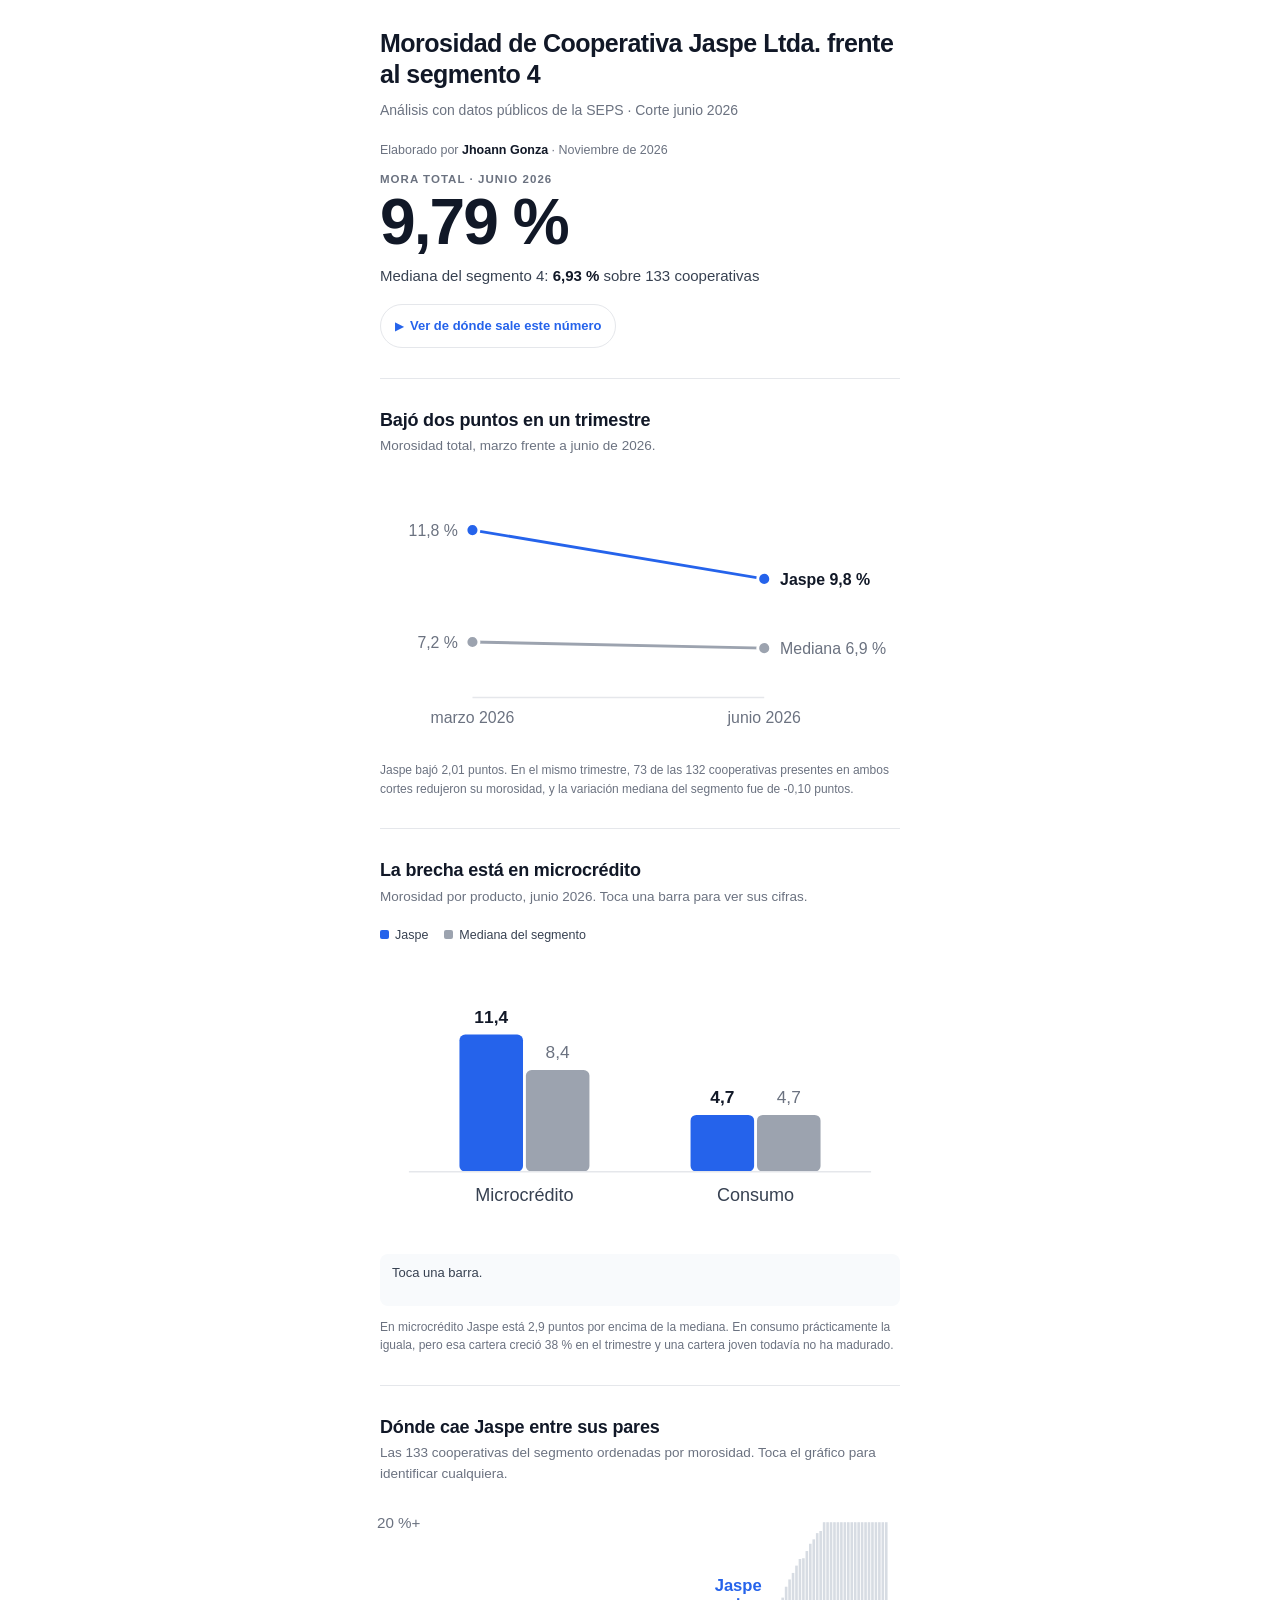
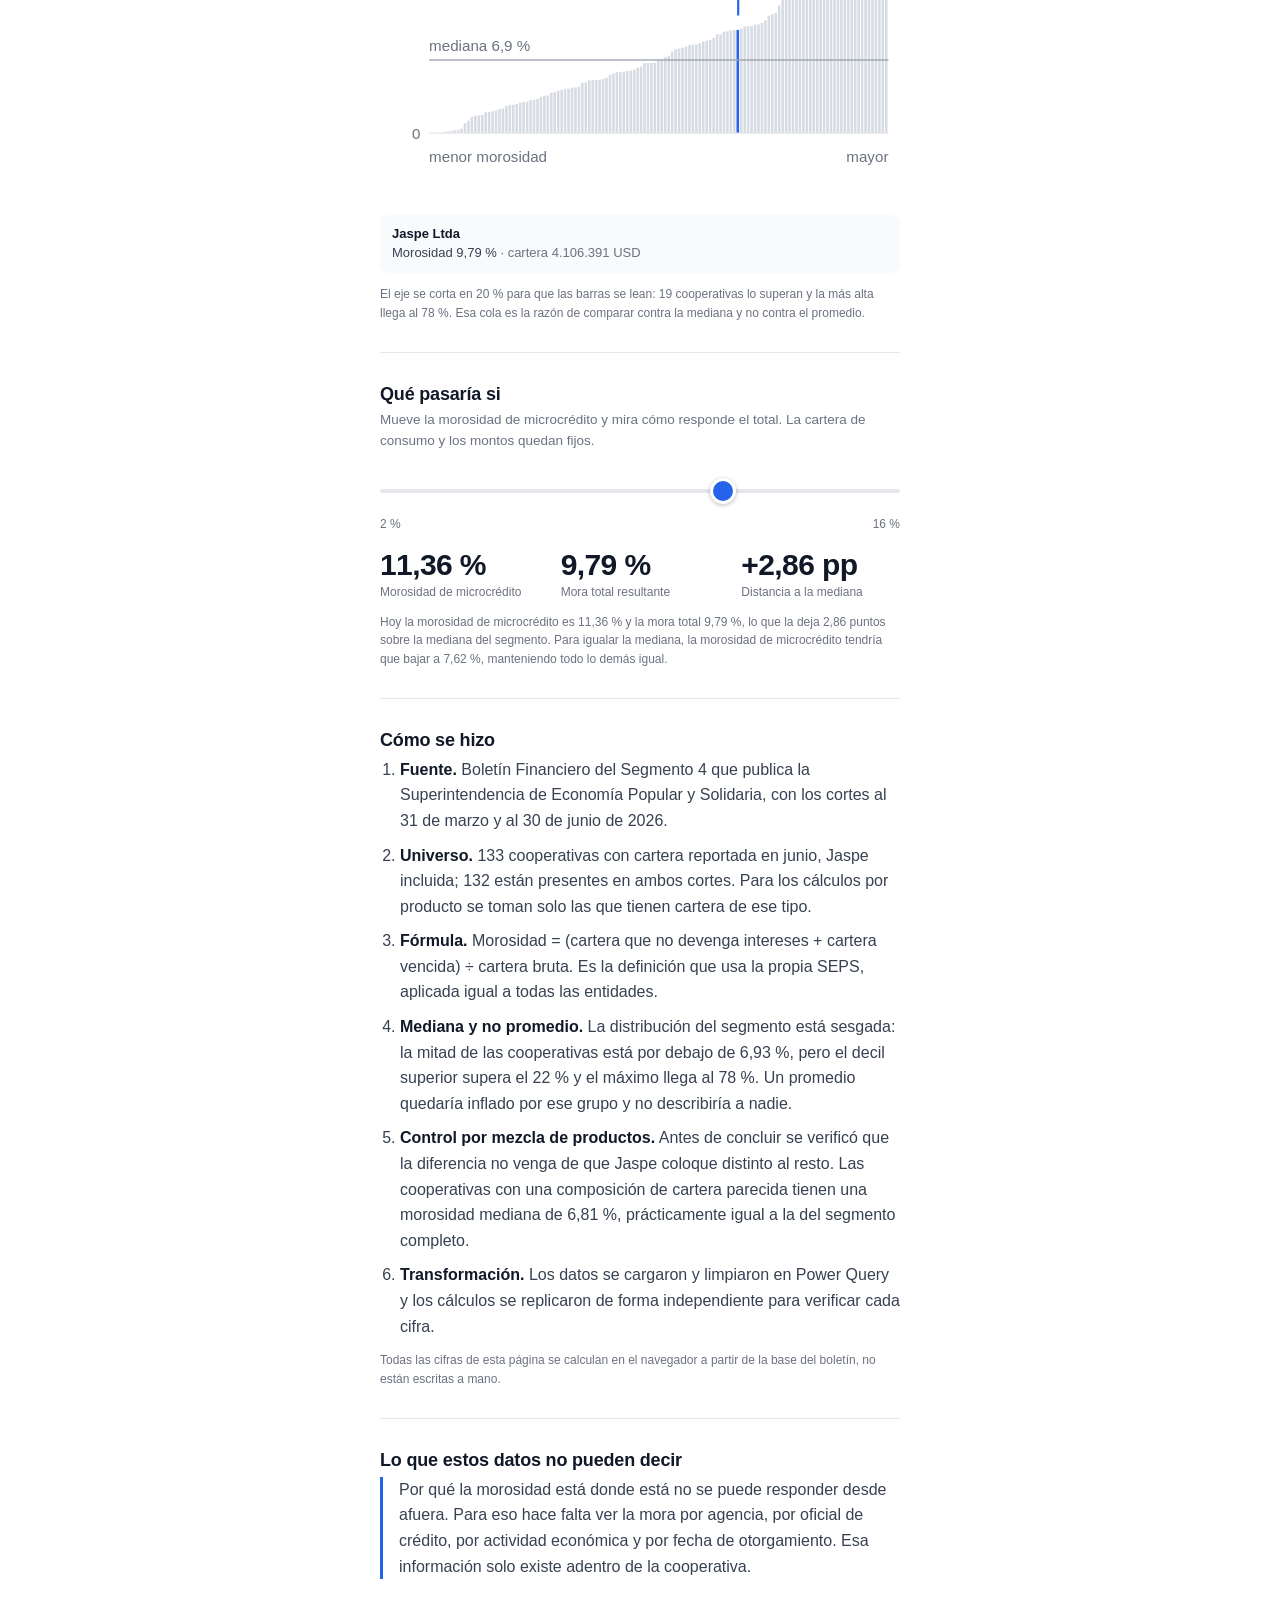
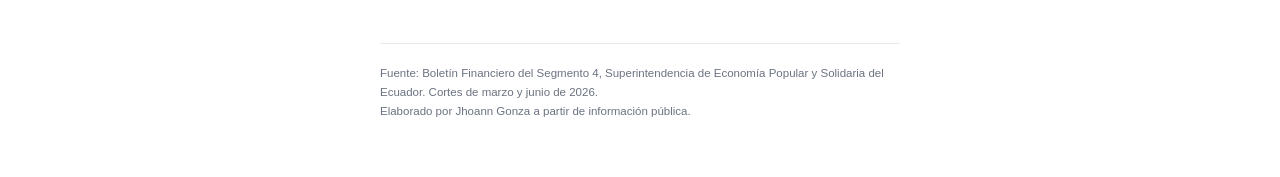
==== commit b8ba3234: "Usa dos decimales en el simulador para que coincida con la cifra principal" ====
--- a/index.html
+++ b/index.html
@@ -167,7 +167,7 @@
 <section>
 <h2>Qué pasaría si</h2>
 <p class="sub">Mueve la morosidad de microcrédito y mira cómo responde el total. La cartera de consumo y los montos quedan fijos.</p>
-<input type="range" id="sim" min="2" max="16" step="0.1" aria-label="Morosidad de microcrédito simulada">
+<input type="range" id="sim" min="2" max="16" step="0.01" aria-label="Morosidad de microcrédito simulada">
 <div class="simRow"><span>2 %</span><span>16 %</span></div>
 <div class="simOut">
 <div><div class="n" id="simMic">—</div><div class="l">Morosidad de microcrédito</div></div>
@@ -445,14 +445,14 @@
 (function () {
 var slider = document.getElementById("sim");
 var cur = moraMic(J);
-slider.value = cur.toFixed(1);
+slider.value = cur.toFixed(2);
 
 function render() {
 var rate = parseFloat(slider.value);
 var newMic = J.mb * rate / 100;
 var newImp = newMic + J.ci;
 var tot = newImp / J.b * 100;
-document.getElementById("simMic").textContent = pct(rate, 1);
+document.getElementById("simMic").textContent = pct(rate, 2);
 document.getElementById("simTot").textContent = pct(tot, 2);
 var diff = tot - MED;
 document.getElementById("simRank").textContent =
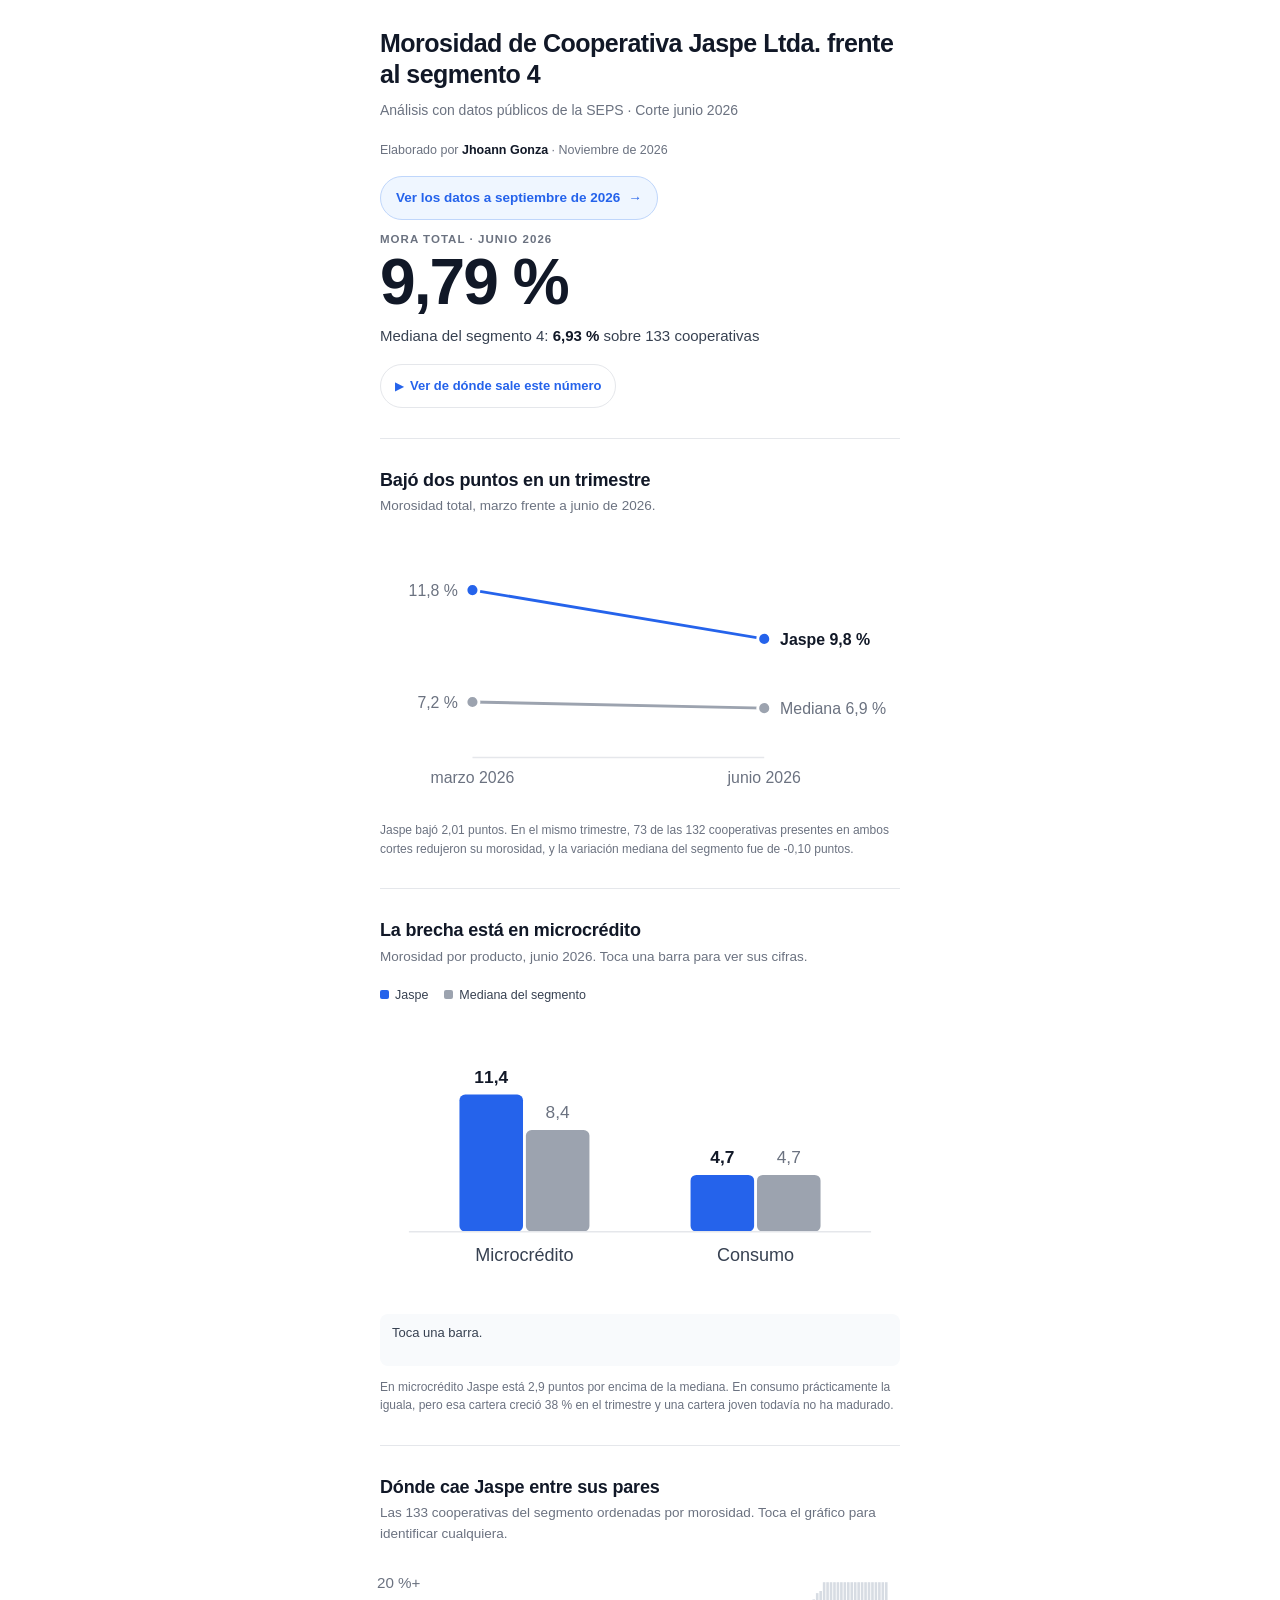
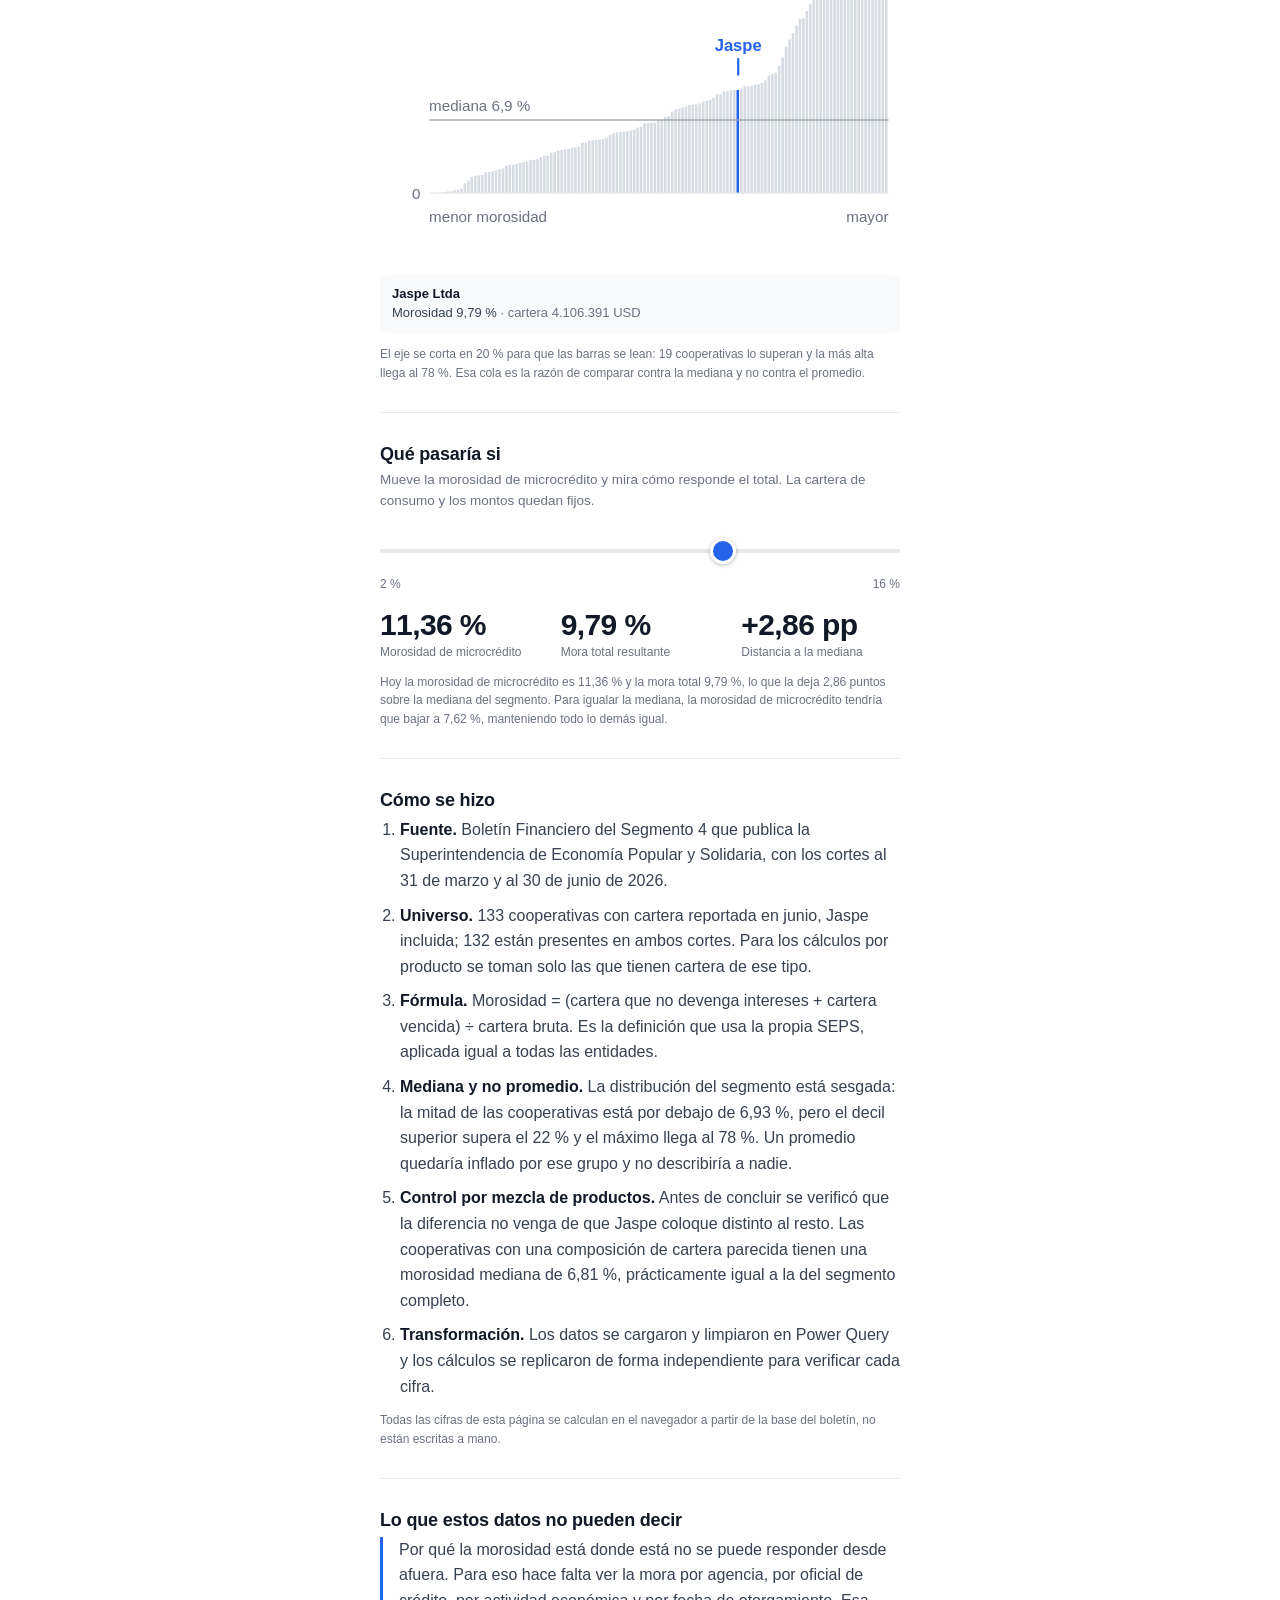
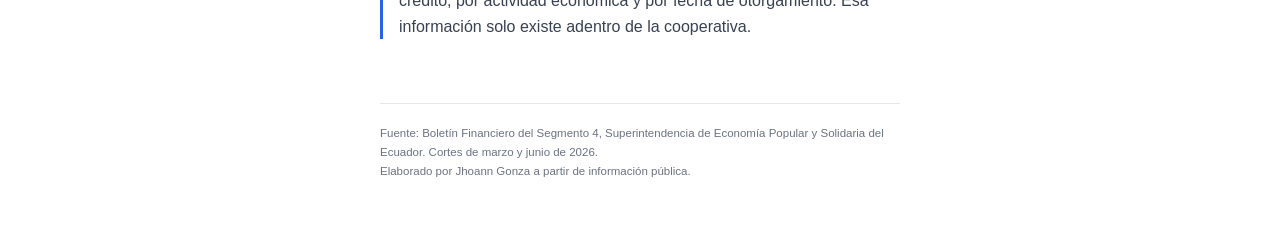
==== commit e590f1b7: "Update index.html" ====
--- a/index.html
+++ b/index.html
@@ -93,6 +93,13 @@
 .simOut .n{font-size:30px; font-weight:700; letter-spacing:-0.02em; color:var(--ink); line-height:1.1}
 .simOut .l{font-size:12px; color:var(--ink3); line-height:1.4; margin-top:3px}
 
+.swap{margin:16px 0 0}
+.swap a{
+display:inline-flex; align-items:center; gap:8px; min-height:44px; padding:9px 15px;
+border:1px solid #BFD6FB; border-radius:999px; background:var(--tint);
+color:var(--accent); font-size:13.5px; font-weight:600; text-decoration:none;
+}
+.swap a:hover{background:#E0ECFE}  
 ol.method{margin:0; padding-left:20px}
 ol.method li{margin-bottom:9px}
 .limit{border-left:3px solid var(--accent); padding-left:16px; margin:0}
@@ -117,6 +124,7 @@
 <h1>Morosidad de Cooperativa Jaspe Ltda. frente al segmento 4</h1>
 <p class="kicker">Análisis con datos públicos de la SEPS · Corte junio 2026</p>
 <p class="byline">Elaborado por <strong>Jhoann Gonza</strong> · Noviembre de 2026</p>
+<p class="swap"><a href="septiembre/">Ver los datos a septiembre de 2026 <span aria-hidden="true">→</span></a></p>  
 </header>
 
 <section>
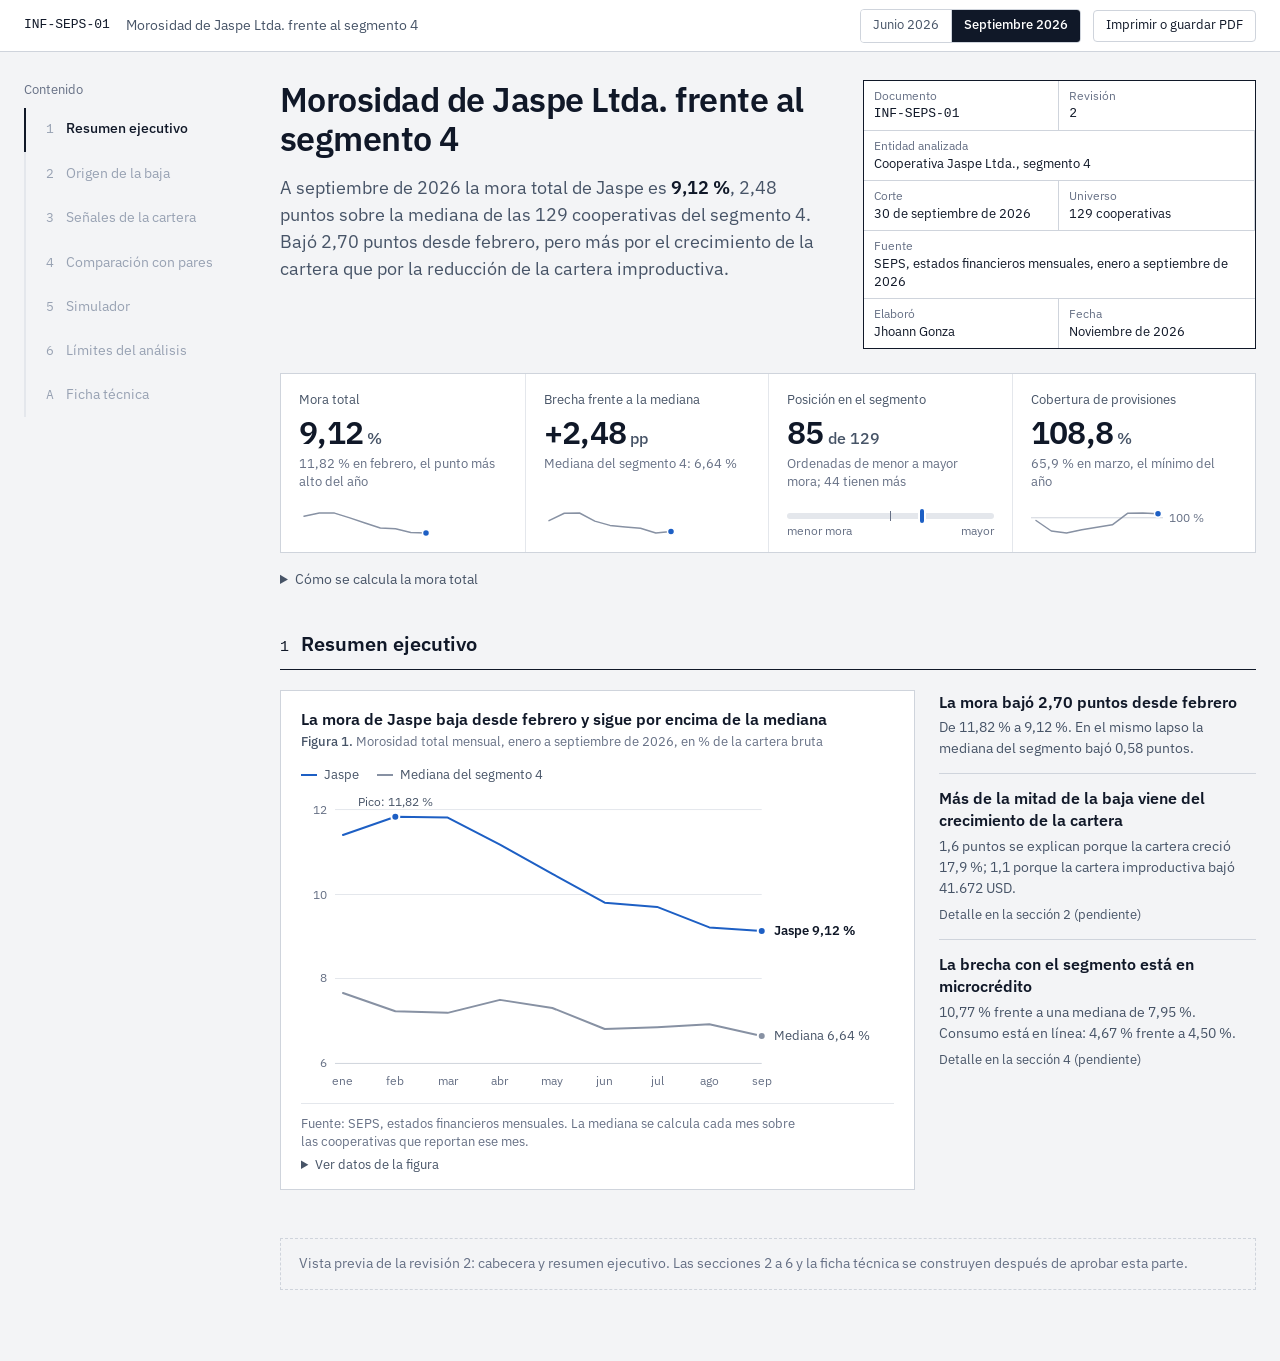
==== commit 902281f5: "Rediseño (rev. 2): cabecera y resumen ejecutivo del informe - Un solo informe con selector de corte " ====
--- a/index.html
+++ b/index.html
@@ -4,491 +4,82 @@
 <meta charset="utf-8">
 <meta name="viewport" content="width=device-width, initial-scale=1, viewport-fit=cover">
 <meta name="robots" content="noindex, nofollow">
-<title>Morosidad de Jaspe frente al segmento 4 · Junio 2026</title>
-<meta name="description" content="Análisis independiente con datos públicos de la SEPS. Elaborado por Jhoann Gonza.">
+<title>Morosidad de Jaspe Ltda. frente al segmento 4 · Informe técnico</title>
+<meta name="description" content="Informe técnico con datos públicos de la SEPS. Elaborado por Jhoann Gonza.">
 <meta property="og:type" content="article">
 <meta property="og:title" content="Morosidad de Jaspe frente al segmento 4">
-<meta property="og:description" content="Análisis con datos públicos de la SEPS, corte junio 2026. 133 cooperativas comparadas. Elaborado por Jhoann Gonza.">
+<meta property="og:description" content="Informe técnico con datos públicos de la SEPS, cortes de junio y septiembre de 2026. Elaborado por Jhoann Gonza.">
 <meta property="og:locale" content="es_EC">
 <meta property="og:url" content="https://jhoanngonza151.github.io/analisis-seps/">
 <meta property="og:image" content="https://jhoanngonza151.github.io/analisis-seps/preview.png">
 <meta property="og:image:width" content="1200">
 <meta property="og:image:height" content="630">
-<style>
-:root{
---ink:#111827; --ink2:#374151; --ink3:#6B7280;
---accent:#2563EB; --neutral:#9CA3AF; --rule:#E5E7EB; --tint:#EFF6FF;
-}
-*{box-sizing:border-box}
-html{-webkit-text-size-adjust:100%}
-body{
-margin:0; background:#fff; color:var(--ink2);
-font-family:-apple-system,BlinkMacSystemFont,"Segoe UI",Roboto,Helvetica,Arial,sans-serif;
-font-size:16px; line-height:1.6;
-}
-main{max-width:560px; margin:0 auto; padding:28px 20px 56px}
-section{padding:30px 0; border-top:1px solid var(--rule)}
-section:first-of-type{border-top:0; padding-top:10px}
-h1{margin:0 0 8px; font-size:25px; line-height:1.25; letter-spacing:-0.02em; color:var(--ink); font-weight:650}
-h2{margin:0 0 4px; font-size:18px; line-height:1.3; color:var(--ink); font-weight:650; letter-spacing:-0.01em}
-.kicker{margin:0 0 20px; font-size:14px; color:var(--ink3)}
-.sub{margin:0 0 18px; font-size:13.5px; color:var(--ink3); line-height:1.5}
-p{margin:0 0 14px}
-p:last-child{margin-bottom:0}
-strong{color:var(--ink); font-weight:650}
-.byline{font-size:12.5px; color:var(--ink3); line-height:1.5}
-
-.hero{font-size:64px; line-height:1; font-weight:700; letter-spacing:-0.03em; color:var(--ink); margin:2px 0 10px}
-.heroLabel{font-size:11.5px; font-weight:650; letter-spacing:.09em; text-transform:uppercase; color:var(--ink3); margin:0}
-.vs{font-size:15px; color:var(--ink2); margin:0 0 16px}
-
-button.audit{
--webkit-appearance:none; appearance:none; display:inline-flex; align-items:center; gap:7px;
-min-height:44px; padding:9px 14px; border:1px solid var(--rule); border-radius:999px;
-background:#fff; color:var(--accent); font:inherit; font-size:13px; font-weight:600; cursor:pointer;
-}
-button.audit:hover{background:var(--tint)}
-button.audit .chev{transition:transform .18s ease; font-size:11px; line-height:1}
-button.audit[aria-expanded="true"] .chev{transform:rotate(90deg)}
-.panel{
-display:none; margin-top:12px; padding:14px 16px; background:var(--tint);
-border-radius:8px; font-size:13.5px; line-height:1.65; color:var(--ink2);
-}
-.panel.open{display:block}
-.panel dl{margin:0; display:grid; grid-template-columns:1fr auto; gap:5px 14px}
-.panel dt{color:var(--ink3)}
-.panel dd{margin:0; text-align:right; font-variant-numeric:tabular-nums; color:var(--ink)}
-.panel .tot{border-top:1px solid #C7DBFB; padding-top:7px; margin-top:4px; font-weight:650}
-.formula{font-family:ui-monospace,SFMono-Regular,Menlo,monospace; font-size:12px; color:var(--ink2); margin-top:10px; line-height:1.6}
-
-figure{margin:0}
-svg{display:block; width:100%; height:auto; overflow:visible}
-.legend{display:flex; gap:16px; margin:0 0 10px; font-size:12.5px; color:var(--ink2)}
-.legend i{display:inline-block; width:9px; height:9px; border-radius:2px; margin-right:6px; vertical-align:baseline}
-.note{font-size:12px; color:var(--ink3); line-height:1.55; margin-top:12px}
-
-.readout{
-min-height:52px; margin-top:10px; padding:10px 12px; border-radius:8px; background:#F8FAFC;
-font-size:13px; color:var(--ink2); line-height:1.45;
-}
-.readout b{color:var(--ink); font-weight:650}
-.readout .muted{color:var(--ink3)}
-
-input[type=range]{
--webkit-appearance:none; appearance:none; width:100%; height:44px; background:transparent; margin:0;
-}
-input[type=range]::-webkit-slider-runnable-track{height:4px; background:var(--rule); border-radius:2px}
-input[type=range]::-moz-range-track{height:4px; background:var(--rule); border-radius:2px}
-input[type=range]::-webkit-slider-thumb{
--webkit-appearance:none; appearance:none; width:26px; height:26px; margin-top:-11px;
-border-radius:50%; background:var(--accent); border:3px solid #fff; box-shadow:0 1px 4px rgba(0,0,0,.28); cursor:pointer;
-}
-input[type=range]::-moz-range-thumb{
-width:26px; height:26px; border-radius:50%; background:var(--accent);
-border:3px solid #fff; box-shadow:0 1px 4px rgba(0,0,0,.28); cursor:pointer;
-}
-.simRow{display:flex; justify-content:space-between; font-size:12px; color:var(--ink3); margin-top:-6px}
-.simOut{display:flex; gap:22px; margin-top:14px; flex-wrap:wrap}
-.simOut div{flex:1; min-width:120px}
-.simOut .n{font-size:30px; font-weight:700; letter-spacing:-0.02em; color:var(--ink); line-height:1.1}
-.simOut .l{font-size:12px; color:var(--ink3); line-height:1.4; margin-top:3px}
-
-.swap{margin:16px 0 0}
-.swap a{
-display:inline-flex; align-items:center; gap:8px; min-height:44px; padding:9px 15px;
-border:1px solid #BFD6FB; border-radius:999px; background:var(--tint);
-color:var(--accent); font-size:13.5px; font-weight:600; text-decoration:none;
-}
-.swap a:hover{background:#E0ECFE}  
-ol.method{margin:0; padding-left:20px}
-ol.method li{margin-bottom:9px}
-.limit{border-left:3px solid var(--accent); padding-left:16px; margin:0}
-footer{margin-top:34px; padding-top:20px; border-top:1px solid var(--rule); font-size:11.5px; color:var(--ink3); line-height:1.65}
-
-/* Una sola animación: los trazos se dibujan al entrar en pantalla, una vez. */
-.grow{transform:scaleY(0); transition:transform .6s cubic-bezier(.2,.7,.3,1)}
-svg.in .grow{transform:scaleY(1)}
-.draw{transition:stroke-dashoffset .75s cubic-bezier(.3,.7,.3,1)}
-svg.in .draw{stroke-dashoffset:0}
-.fade{opacity:0; transition:opacity .45s ease .3s}
-svg.in .fade{opacity:1}
-@media (prefers-reduced-motion:reduce){
-.grow,.draw,.fade{transition:none; transform:none; opacity:1; stroke-dashoffset:0}
-}
-</style>
+<link rel="preload" href="assets/fonts/ibm-plex-sans-latin-400-normal.woff2" as="font" type="font/woff2" crossorigin>
+<link rel="preload" href="assets/fonts/ibm-plex-sans-latin-600-normal.woff2" as="font" type="font/woff2" crossorigin>
+<link rel="stylesheet" href="assets/informe.css">
 </head>
 <body>
+
+<header class="barra">
+  <span class="barra-doc">INF-SEPS-01</span>
+  <span class="barra-titulo">Morosidad de Jaspe Ltda. frente al segmento 4</span>
+  <div class="barra-acciones">
+    <div class="corte" role="group" aria-label="Corte de datos">
+      <button type="button" data-corte="jun" aria-pressed="false">Junio 2026</button>
+      <button type="button" data-corte="sep" aria-pressed="true">Septiembre 2026</button>
+    </div>
+    <button type="button" class="boton" id="imprimir">Imprimir o guardar PDF</button>
+  </div>
+</header>
+
+<noscript>
+<p><strong>Este informe calcula sus cifras en el navegador y necesita JavaScript.</strong><br>
+Resumen del corte de septiembre de 2026: mora total de Jaspe 9,12 %, mediana del segmento 4 6,64 % sobre 129 cooperativas.
+La mora bajó 2,70 puntos desde el pico de febrero, pero la cartera improductiva solo cayó 41.672 USD mientras la cartera creció 17,9 %.</p>
+</noscript>
+
+<div class="marco">
+
+<nav class="indice" aria-label="Contenido del informe">
+  <p class="indice-titulo">Contenido</p>
+  <ol id="indice"></ol>
+</nav>
+
 <main>
 
-<header>
-<h1>Morosidad de Cooperativa Jaspe Ltda. frente al segmento 4</h1>
-<p class="kicker">Análisis con datos públicos de la SEPS · Corte junio 2026</p>
-<p class="byline">Elaborado por <strong>Jhoann Gonza</strong> · Noviembre de 2026</p>
-<p class="swap"><a href="septiembre/">Ver los datos a septiembre de 2026 <span aria-hidden="true">→</span></a></p>  
-</header>
-
-<section>
-<p class="heroLabel">Mora total · junio 2026</p>
-<div class="hero" id="heroVal">—</div>
-<p class="vs">Mediana del segmento 4: <strong id="medVal">—</strong> sobre <span id="nCoops">—</span> cooperativas</p>
-<button class="audit" type="button" data-panel="p1" aria-expanded="false" aria-controls="p1">
-<span class="chev">&#9654;</span> Ver de dónde sale este número
-</button>
-<div class="panel" id="p1">
-<dl>
-<dt>Cartera que no devenga intereses</dt><dd id="a1">—</dd>
-<dt>Cartera vencida</dt><dd id="a2">—</dd>
-<dt class="tot">Cartera improductiva</dt><dd class="tot" id="a3">—</dd>
-<dt>Cartera bruta total</dt><dd id="a4">—</dd>
-</dl>
-<p class="formula" id="a5">—</p>
-</div>
+<section class="portada" aria-labelledby="titulo">
+  <div>
+    <h1 id="titulo">Morosidad de Jaspe Ltda. frente al segmento 4</h1>
+    <p class="lede" id="lede"></p>
+  </div>
+  <dl class="cajetin" id="cajetin" aria-label="Identificación del documento"></dl>
 </section>
 
-<section>
-<h2>Bajó dos puntos en un trimestre</h2>
-<p class="sub">Morosidad total, marzo frente a junio de 2026.</p>
-<figure><svg id="svgSlope" viewBox="0 0 360 190" role="img" aria-labelledby="slopeDesc"><title id="slopeDesc">Evolución de la morosidad entre marzo y junio de 2026 para Jaspe y para la mediana del segmento.</title></svg></figure>
-<p class="note" id="slopeNote">—</p>
+<section class="indicadores" id="indicadores" aria-label="Indicadores del corte"></section>
+
+<details class="auditoria">
+  <summary>Cómo se calcula la mora total</summary>
+  <div class="auditoria-cuerpo">
+    <dl id="auditoria"></dl>
+    <p class="formula" id="formula"></p>
+  </div>
+</details>
+
+<section class="seccion" id="resumen" aria-labelledby="h-resumen">
+  <div class="seccion-cab"><span class="num">1</span><h2 id="h-resumen">Resumen ejecutivo</h2></div>
+  <div class="dos-col">
+    <figure class="figura" id="fig1"></figure>
+    <ol class="hallazgos" id="hallazgos" aria-label="Hallazgos principales"></ol>
+  </div>
 </section>
 
-<section>
-<h2>La brecha está en microcrédito</h2>
-<p class="sub">Morosidad por producto, junio 2026. Toca una barra para ver sus cifras.</p>
-<div class="legend">
-<span><i style="background:#2563EB"></i>Jaspe</span>
-<span><i style="background:#9CA3AF"></i>Mediana del segmento</span>
-</div>
-<figure><svg id="svgProd" viewBox="0 0 360 200" role="img" aria-labelledby="prodDesc"><title id="prodDesc">Morosidad de microcrédito y de consumo, Jaspe frente a la mediana del segmento.</title></svg></figure>
-<div class="readout" id="prodOut">Toca una barra.</div>
-<p class="note" id="prodNote">—</p>
-</section>
-
-<section>
-<h2>Dónde cae Jaspe entre sus pares</h2>
-<p class="sub">Las <span id="nCoops2">—</span> cooperativas del segmento ordenadas por morosidad. Toca el gráfico para identificar cualquiera.</p>
-<figure><svg id="svgDist" viewBox="0 0 360 210" role="img" aria-labelledby="distDesc"><title id="distDesc">Distribución de la morosidad de todas las cooperativas del segmento 4, ordenadas de menor a mayor, con Jaspe destacada.</title></svg></figure>
-<div class="readout" id="distOut">Toca el gráfico.</div>
-<p class="note" id="distNote">—</p>
-</section>
-
-<section>
-<h2>Qué pasaría si</h2>
-<p class="sub">Mueve la morosidad de microcrédito y mira cómo responde el total. La cartera de consumo y los montos quedan fijos.</p>
-<input type="range" id="sim" min="2" max="16" step="0.01" aria-label="Morosidad de microcrédito simulada">
-<div class="simRow"><span>2 %</span><span>16 %</span></div>
-<div class="simOut">
-<div><div class="n" id="simMic">—</div><div class="l">Morosidad de microcrédito</div></div>
-<div><div class="n" id="simTot">—</div><div class="l">Mora total resultante</div></div>
-<div><div class="n" id="simRank">—</div><div class="l">Distancia a la mediana</div></div>
-</div>
-<p class="note" id="simNote">—</p>
-</section>
-
-<section>
-<h2>Cómo se hizo</h2>
-<ol class="method">
-<li><strong>Fuente.</strong> Boletín Financiero del Segmento 4 que publica la Superintendencia de Economía Popular y Solidaria, con los cortes al 31 de marzo y al 30 de junio de 2026.</li>
-<li><strong>Universo.</strong> <span id="m1">—</span> cooperativas con cartera reportada en junio, Jaspe incluida; <span id="m2">—</span> están presentes en ambos cortes. Para los cálculos por producto se toman solo las que tienen cartera de ese tipo.</li>
-<li><strong>Fórmula.</strong> Morosidad = (cartera que no devenga intereses + cartera vencida) ÷ cartera bruta. Es la definición que usa la propia SEPS, aplicada igual a todas las entidades.</li>
-<li><strong>Mediana y no promedio.</strong> La distribución del segmento está sesgada: la mitad de las cooperativas está por debajo de <span id="m3">—</span>, pero el decil superior supera el <span id="m4">—</span> y el máximo llega al <span id="m5">—</span>. Un promedio quedaría inflado por ese grupo y no describiría a nadie.</li>
-<li><strong>Control por mezcla de productos.</strong> Antes de concluir se verificó que la diferencia no venga de que Jaspe coloque distinto al resto. Las cooperativas con una composición de cartera parecida tienen una morosidad mediana de <span id="m6">—</span>, prácticamente igual a la del segmento completo.</li>
-<li><strong>Transformación.</strong> Los datos se cargaron y limpiaron en Power Query y los cálculos se replicaron de forma independiente para verificar cada cifra.</li>
-</ol>
-<p class="note">Todas las cifras de esta página se calculan en el navegador a partir de la base del boletín, no están escritas a mano.</p>
-</section>
-
-<section>
-<h2>Lo que estos datos no pueden decir</h2>
-<p class="limit">Por qué la morosidad está donde está no se puede responder desde afuera. Para eso hace falta ver la mora por agencia, por oficial de crédito, por actividad económica y por fecha de otorgamiento. Esa información solo existe adentro de la cooperativa.</p>
-</section>
-
-<footer>
-Fuente: Boletín Financiero del Segmento 4, Superintendencia de Economía Popular y Solidaria del Ecuador. Cortes de marzo y junio de 2026.<br>
-Elaborado por Jhoann Gonza a partir de información pública.
-</footer>
+<p class="pendiente" id="pendiente"></p>
 
 </main>
+</div>
 
-<script>
-"use strict";
-var DATA = [{"n":"Senor Del Arbol","b":21739898.58,"i":599300.83,"nd":240038.39,"vn":359262.44,"mb":21739898.58,"mi":599300.83,"cb":0.0,"ci":0.0,"pb":19797553.08,"pi":473271.8,"pcb":0.0},{"n":"Prodvision","b":14916273.75,"i":824236.1,"nd":399406.79,"vn":424829.31,"mb":14055985.86,"mi":820640.83,"cb":860287.89,"ci":3595.27,"pb":13621216.31,"pi":839823.73,"pcb":522358.56},{"n":"27 De Noviembre","b":14890091.16,"i":1290958.93,"nd":810336.03,"vn":480622.9,"mb":11519146.58,"mi":1045377.65,"cb":3370944.58,"ci":245581.28,"pb":13348285.93,"pi":1197583.37,"pcb":2754467.91},{"n":"Nizag Ltda","b":13637173.81,"i":602489.57,"nd":318869.51,"vn":283620.06,"mb":9513068.61,"mi":519234.96,"cb":4124105.2,"ci":83254.61,"pb":13493434.63,"pi":646948.36,"pcb":4082267.54},{"n":"Valles Del Lirio Aicep","b":13163508.73,"i":414835.24,"nd":226330.32,"vn":188504.92,"mb":13163508.73,"mi":414835.24,"cb":0.0,"ci":0.0,"pb":10572383.15,"pi":381706.01,"pcb":0.0},{"n":"Integracion Solidaria Ltda","b":12996571.17,"i":445521.27,"nd":191813.64,"vn":253707.63,"mb":11226580.53,"mi":438835.28,"cb":1769990.64,"ci":6685.99,"pb":11623434.0,"pi":446259.12,"pcb":1601237.16},{"n":"Familia Ingaseosas Ltda","b":12238141.11,"i":612321.71,"nd":170905.03,"vn":441416.68,"mb":0.0,"mi":0.0,"cb":12158340.42,"ci":594991.27,"pb":10260739.94,"pi":566699.03,"pcb":10216857.43},{"n":"15 De Mayo Ltda","b":11362310.42,"i":440906.27,"nd":299660.41,"vn":141245.86,"mb":11362310.42,"mi":440906.27,"cb":0.0,"ci":0.0,"pb":9933751.91,"pi":423572.22,"pcb":0.0},{"n":"Achik Inti Ltda","b":10407564.62,"i":1053477.9,"nd":836323.91,"vn":217153.99,"mb":6798188.21,"mi":741898.58,"cb":3582590.64,"ci":311579.32,"pb":10061665.86,"pi":726062.8,"pcb":3534546.69},{"n":"Salate Ltda","b":9587041.43,"i":403459.22,"nd":286115.3,"vn":117343.92,"mb":7436266.92,"mi":192719.28,"cb":2150774.51,"ci":210739.94,"pb":7596788.5,"pi":306902.63,"pcb":1958849.42},{"n":"Ahorrista Solidario","b":9080805.47,"i":294342.4,"nd":206835.0,"vn":87507.4,"mb":6379107.82,"mi":196490.92,"cb":2701697.65,"ci":97851.48,"pb":8373813.21,"pi":335317.1,"pcb":2270361.53},{"n":"Warmikunapak Rikchari Ltda","b":8910238.47,"i":138116.96,"nd":123087.43,"vn":15029.53,"mb":7820812.96,"mi":128164.76,"cb":1089425.51,"ci":9952.2,"pb":7492769.3,"pi":147657.49,"pcb":452356.01},{"n":"Camara De Comercio El Carmen Ltda","b":7090789.69,"i":548121.71,"nd":219572.69,"vn":328549.02,"mb":4167713.68,"mi":419321.12,"cb":2923076.01,"ci":128800.59,"pb":6548450.26,"pi":446881.23,"pcb":2686600.27},{"n":"La Mana","b":6124168.96,"i":354066.41,"nd":84125.09,"vn":269941.32,"mb":6124168.96,"mi":354066.41,"cb":0.0,"ci":0.0,"pb":5485192.91,"pi":290642.51,"pcb":0.0},{"n":"Mi Tierra Ltda","b":6107781.78,"i":405469.29,"nd":157830.29,"vn":247639.0,"mb":5138079.48,"mi":388649.07,"cb":969702.3,"ci":16820.22,"pb":5702971.35,"pi":438260.61,"pcb":757748.75},{"n":"Alli Tarpuk Ltda","b":5968083.9,"i":98638.92,"nd":48502.08,"vn":50136.84,"mb":5487664.35,"mi":97205.02,"cb":480419.55,"ci":1433.9,"pb":5305399.86,"pi":74005.45,"pcb":497146.84},{"n":"Simon Bolivar","b":5959093.47,"i":154201.6,"nd":130739.14,"vn":23462.46,"mb":4246027.16,"mi":82353.23,"cb":1713066.31,"ci":71848.37,"pb":5526134.72,"pi":128433.45,"pcb":1525685.03},{"n":"Rey David Ltda","b":5853613.86,"i":565121.63,"nd":269300.63,"vn":295821.0,"mb":5717431.31,"mi":565121.63,"cb":136182.55,"ci":0.0,"pb":5482315.06,"pi":487852.15,"pcb":0.0},{"n":"Achik Nan","b":5774436.36,"i":277082.9,"nd":152249.97,"vn":124832.93,"mb":5487978.14,"mi":277082.9,"cb":286458.22,"ci":0.0,"pb":5129258.86,"pi":251234.62,"pcb":80877.93},{"n":"Santa Rosa De Patutan Ltda","b":5693520.79,"i":461382.21,"nd":262944.04,"vn":198438.17,"mb":5631520.79,"mi":461382.21,"cb":62000.0,"ci":0.0,"pb":5419141.46,"pi":416776.26,"pcb":0.0},{"n":"Innovacion Andina Ltda","b":5630794.37,"i":498496.44,"nd":359904.23,"vn":138592.21,"mb":5630794.37,"mi":498496.44,"cb":0.0,"ci":0.0,"pb":5080179.67,"pi":373228.99,"pcb":0.0},{"n":"Coopartamos Ltda","b":5609050.33,"i":577484.37,"nd":386440.39,"vn":191043.98,"mb":3121792.92,"mi":391331.95,"cb":2431851.8,"ci":186152.42,"pb":4983451.41,"pi":455581.59,"pcb":2108082.82},{"n":"San Fernando Ltda","b":5427747.81,"i":222095.22,"nd":167930.33,"vn":54164.89,"mb":5086980.34,"mi":201875.1,"cb":340767.47,"ci":20220.12,"pb":4282916.56,"pi":242429.29,"pcb":355671.38},{"n":"1 De Julio","b":5015624.7,"i":419055.46,"nd":256114.97,"vn":162940.49,"mb":4882119.46,"mi":404259.39,"cb":133505.24,"ci":14796.07,"pb":4454577.55,"pi":410707.96,"pcb":140296.33},{"n":"Pijal","b":4650360.55,"i":244405.65,"nd":146042.65,"vn":98363.0,"mb":4650360.55,"mi":244405.65,"cb":0.0,"ci":0.0,"pb":4147904.03,"pi":224144.57,"pcb":0.0},{"n":"Lideres Del Progreso","b":4616637.64,"i":494253.05,"nd":382361.4,"vn":111891.65,"mb":4616637.64,"mi":494253.05,"cb":0.0,"ci":0.0,"pb":4488922.31,"pi":420554.44,"pcb":0.0},{"n":"Solidaria Ltda","b":4450333.03,"i":104370.64,"nd":76073.32,"vn":28297.32,"mb":3247482.4,"mi":61475.01,"cb":1111501.7,"ci":23820.48,"pb":4099940.32,"pi":97812.31,"pcb":1019082.83},{"n":"Union Popular Ltda","b":4444885.89,"i":617110.06,"nd":174635.98,"vn":442474.08,"mb":4416712.86,"mi":617095.06,"cb":28173.03,"ci":15.0,"pb":4275184.98,"pi":538776.59,"pcb":23451.62},{"n":"Jatun Runa Ltda","b":4391489.77,"i":923471.87,"nd":535043.92,"vn":388427.95,"mb":4389833.52,"mi":922645.49,"cb":1636.25,"ci":806.38,"pb":4507515.08,"pi":1084696.19,"pcb":2348.4},{"n":"Puerto Lopez Ltda","b":4359973.04,"i":381418.3,"nd":254097.42,"vn":127320.88,"mb":4293683.54,"mi":363149.69,"cb":66289.5,"ci":18268.61,"pb":4111653.56,"pi":292145.46,"pcb":63313.48},{"n":"Quilanga Ltda","b":4336537.6,"i":406330.31,"nd":285985.34,"vn":120344.97,"mb":1649621.47,"mi":193882.02,"cb":2686916.13,"ci":212448.29,"pb":4413498.36,"pi":415401.29,"pcb":2754388.96},{"n":"La Nueva Jerusalen","b":4267208.28,"i":249084.81,"nd":74149.23,"vn":174935.58,"mb":3401291.28,"mi":201134.03,"cb":542221.74,"ci":47949.78,"pb":4147233.2,"pi":251608.9,"pcb":565206.13},{"n":"Obras Publicas Fiscales De Loja Y Zamora","b":4146155.46,"i":122507.58,"nd":56078.76,"vn":66428.82,"mb":1715694.19,"mi":89880.34,"cb":2430459.27,"ci":32625.24,"pb":4106979.18,"pi":146918.99,"pcb":2270364.17},{"n":"General Angel Flores Ltda","b":4135115.49,"i":855440.08,"nd":595972.33,"vn":259467.75,"mb":0.0,"mi":0.0,"cb":4135115.49,"ci":855440.08,"pb":4093731.77,"pi":466317.26,"pcb":4093731.77},{"n":"Jaspe Ltda","b":4106391.39,"i":401834.93,"nd":218851.56,"vn":182983.37,"mb":3136338.07,"mi":356204.95,"cb":970053.32,"ci":45629.98,"pb":3850442.77,"pi":454317.7,"pcb":701898.51},{"n":"San Valentin","b":4083164.25,"i":414906.79,"nd":255530.99,"vn":159375.8,"mb":3850546.87,"mi":410473.73,"cb":232617.38,"ci":4433.06,"pb":3430946.92,"pi":469879.53,"pcb":235904.17},{"n":"Catamayo","b":4075386.96,"i":145547.08,"nd":94400.88,"vn":51146.2,"mb":771427.34,"mi":45894.0,"cb":3303958.62,"ci":99652.08,"pb":3592635.22,"pi":124407.87,"pcb":2896073.3},{"n":"Surangay Ltda","b":3985086.32,"i":335086.05,"nd":202393.27,"vn":132692.78,"mb":1989363.1,"mi":289901.09,"cb":1995723.22,"ci":45184.96,"pb":3685467.54,"pi":320562.39,"pcb":1733127.68},{"n":"Divino Nino","b":3869096.58,"i":111605.39,"nd":51905.83,"vn":59699.56,"mb":2853985.81,"mi":90424.72,"cb":1015110.77,"ci":21180.67,"pb":3598969.55,"pi":128681.09,"pcb":1004299.09},{"n":"San Antonio Limitada","b":3828004.23,"i":266934.47,"nd":119478.57,"vn":147455.9,"mb":3178219.62,"mi":229957.16,"cb":649784.61,"ci":36977.31,"pb":3101875.36,"pi":261734.31,"pcb":503623.75},{"n":"La Merced Ltda-Ambato","b":3744410.57,"i":618259.82,"nd":324224.97,"vn":294034.85,"mb":1980820.3,"mi":454360.42,"cb":1752359.1,"ci":163898.4,"pb":3490893.99,"pi":536051.12,"pcb":1575079.02},{"n":"Esperanza Y Progreso Del Valle","b":3610577.22,"i":239824.83,"nd":163825.74,"vn":75999.09,"mb":2410078.49,"mi":208099.86,"cb":1200498.73,"ci":31724.97,"pb":3290067.56,"pi":211247.74,"pcb":1102378.24},{"n":"San Jose Sj","b":3595106.28,"i":202493.98,"nd":166105.69,"vn":36388.29,"mb":653045.26,"mi":113108.54,"cb":2942061.02,"ci":89385.44,"pb":3544193.55,"pi":170086.43,"pcb":2857122.46},{"n":"Empresa Electrica Riobamba","b":3561270.07,"i":209861.81,"nd":200950.64,"vn":8911.17,"mb":10346.61,"mi":0.0,"cb":2749516.8,"ci":178742.12,"pb":3177825.03,"pi":234814.99,"pcb":2551648.4},{"n":"Nacional Llano Grande Ltda","b":3473203.58,"i":240689.92,"nd":147531.53,"vn":93158.39,"mb":1561488.02,"mi":78969.15,"cb":1911715.56,"ci":161720.77,"pb":2480375.71,"pi":227180.14,"pcb":1636288.18},{"n":"Indigena Sac Latacunga Ltda","b":3459190.55,"i":342804.63,"nd":143246.61,"vn":199558.02,"mb":2574300.53,"mi":234630.17,"cb":884890.02,"ci":108174.46,"pb":3403117.39,"pi":326951.48,"pcb":828141.81},{"n":"Por El Pan Y El Agua","b":3351636.57,"i":159933.34,"nd":89927.17,"vn":70006.17,"mb":2955429.66,"mi":156721.9,"cb":396206.91,"ci":3211.44,"pb":3509308.38,"pi":186714.71,"pcb":343093.25},{"n":"Inticoop Ltda","b":3329834.18,"i":168510.07,"nd":92494.66,"vn":76015.41,"mb":2262070.7,"mi":140566.62,"cb":1067763.48,"ci":27943.45,"pb":3230774.04,"pi":328253.62,"pcb":945193.06},{"n":"Del Sindicato De Choferes Profesionales Del Canton Yantzaza","b":3320867.7,"i":197141.52,"nd":103136.18,"vn":94005.34,"mb":1993682.08,"mi":142433.31,"cb":1327185.62,"ci":54708.21,"pb":2750650.01,"pi":196664.06,"pcb":1013837.93},{"n":"Economia Del Sur Ecosur","b":3293481.84,"i":339450.57,"nd":242743.23,"vn":96707.34,"mb":2521883.62,"mi":314972.48,"cb":771598.22,"ci":24478.09,"pb":3310309.2,"pi":366726.44,"pcb":727979.26},{"n":"Solidaridad Y Progreso Oriental","b":3293403.93,"i":56528.71,"nd":37033.9,"vn":19494.81,"mb":2503707.94,"mi":41167.99,"cb":789695.99,"ci":15360.72,"pb":3086945.25,"pi":82054.06,"pcb":708203.58},{"n":"Mocache Ltda","b":3277336.68,"i":279388.18,"nd":228495.88,"vn":50892.3,"mb":3277336.68,"mi":279388.18,"cb":0.0,"ci":0.0,"pb":2927701.15,"pi":186302.49,"pcb":0.0},{"n":"Camara De Comercio De Santo Domingo","b":3256665.51,"i":2556283.84,"nd":206383.39,"vn":2349900.45,"mb":3021046.42,"mi":2486845.2,"cb":66236.35,"ci":48367.58},{"n":"Docentes Universitarios","b":3180315.47,"i":85314.75,"nd":50237.62,"vn":35077.13,"mb":0.0,"mi":0.0,"cb":3180315.47,"ci":85314.75,"pb":3115302.33,"pi":112360.66,"pcb":3115302.33},{"n":"Fomento Para La Produccion De Pequenas Y Medianas Empresas","b":3154971.89,"i":250318.76,"nd":106773.27,"vn":143545.49,"mb":2495474.13,"mi":195667.47,"cb":475050.8,"ci":54651.29,"pb":3240130.73,"pi":248509.73,"pcb":486545.33},{"n":"Servidores Municipales De Loja Ltda","b":3134380.77,"i":36992.43,"nd":31972.47,"vn":5019.96,"mb":0.0,"mi":0.0,"cb":3134380.77,"ci":36992.43,"pb":3071077.99,"pi":19672.61,"pcb":3071077.99},{"n":"Solidaria Ltda-Cotopaxi","b":3119940.8,"i":305106.13,"nd":132335.4,"vn":172770.73,"mb":2970020.66,"mi":289060.42,"cb":149920.14,"ci":16045.71,"pb":2822956.63,"pi":281947.03,"pcb":142149.34},{"n":"La Candelaria Ltda","b":3083857.45,"i":247057.6,"nd":123950.35,"vn":123107.25,"mb":751118.23,"mi":130679.07,"cb":2224268.73,"ci":116378.53,"pb":2891640.92,"pi":239449.08,"pcb":2085191.56},{"n":"Camara De Comercio Indigena De Guamote Ltda","b":3065854.93,"i":96281.54,"nd":57383.08,"vn":38898.46,"mb":3065854.93,"mi":96281.54,"cb":0.0,"ci":0.0,"pb":2824335.52,"pi":78270.3,"pcb":0.0},{"n":"El Paraiso Manga Del Cura","b":2835313.03,"i":47416.45,"nd":24038.92,"vn":23377.53,"mb":2566785.54,"mi":39628.53,"cb":268527.49,"ci":7787.92,"pb":2603219.61,"pi":36664.55,"pcb":228106.55},{"n":"Servidores Municipales De Ambato Ltda","b":2830478.92,"i":60411.22,"nd":55178.74,"vn":5232.48,"mb":0.0,"mi":0.0,"cb":2830478.92,"ci":60411.22,"pb":2833024.01,"pi":93536.41,"pcb":2833024.01},{"n":"De Los Profesores Empleados Y Trabajadores De La Universidad Tecnica De Manabi","b":2823777.95,"i":11915.45,"nd":11628.58,"vn":286.87,"mb":0.0,"mi":0.0,"cb":2823777.95,"ci":11915.45,"pb":2843208.56,"pi":10561.86,"pcb":2840608.56},{"n":"San Isidro Ltda","b":2797840.41,"i":359534.93,"nd":105022.26,"vn":254512.67,"mb":2496470.97,"mi":348198.67,"cb":301369.44,"ci":11336.26,"pb":2757732.57,"pi":369762.61,"pcb":304406.12},{"n":"Huaquillas Ltda","b":2789942.31,"i":55856.94,"nd":21419.0,"vn":34437.94,"mb":1210935.68,"mi":35088.12,"cb":1579006.63,"ci":20768.82,"pb":2661180.42,"pi":77580.02,"pcb":1495406.09},{"n":"De Los Empleados De Cerveceria Nacional Sa Y Dinadec Sa Crecer","b":2763647.37,"i":57475.97,"nd":39393.47,"vn":18082.5,"mb":0.0,"mi":0.0,"cb":2763647.37,"ci":57475.97,"pb":3008829.8,"pi":102703.3,"pcb":3008829.8},{"n":"Puerto Limon","b":2720035.74,"i":53646.65,"nd":14216.08,"vn":39430.57,"mb":2272547.04,"mi":51885.49,"cb":447488.7,"ci":1761.16,"pb":2224833.24,"pi":50470.38,"pcb":86001.12},{"n":"La Inmaculada De San Placido Ltda","b":2688723.75,"i":179425.1,"nd":160997.84,"vn":18427.26,"mb":2492842.06,"mi":154120.74,"cb":195881.69,"ci":25304.36,"pb":2410738.04,"pi":189938.1,"pcb":175402.53},{"n":"Las Lagunas","b":2587470.38,"i":160852.96,"nd":130540.74,"vn":30312.22,"mb":2014900.87,"mi":136783.35,"cb":572569.51,"ci":24069.61,"pb":2376610.71,"pi":111503.34,"pcb":361863.29},{"n":"Imbabura Ltda","b":2582862.34,"i":172254.42,"nd":55667.51,"vn":116586.91,"mb":2582862.34,"mi":172254.42,"cb":0.0,"ci":0.0,"pb":2350665.88,"pi":153677.51,"pcb":0.0},{"n":"Universidad Tecnica De Ambato Ltda","b":2581258.37,"i":132643.47,"nd":108997.65,"vn":23645.82,"mb":0.0,"mi":0.0,"cb":2581258.37,"ci":132643.47,"pb":2571471.24,"pi":125099.84,"pcb":2571471.24},{"n":"15 De Junio Ltda","b":2561000.11,"i":184326.98,"nd":73846.75,"vn":110480.23,"mb":2561000.11,"mi":184326.98,"cb":0.0,"ci":0.0,"pb":2245306.18,"pi":198112.72,"pcb":0.0},{"n":"Padre Vicente Ponce Rubio","b":2554650.74,"i":745906.03,"nd":303551.68,"vn":442354.35,"mb":2073294.89,"mi":705574.5,"cb":474880.23,"ci":33855.91,"pb":2559319.91,"pi":744358.68,"pcb":441226.27},{"n":"Mushuk Kawsay Ltda","b":2546488.39,"i":287386.27,"nd":159388.75,"vn":127997.52,"mb":2054946.51,"mi":239636.11,"cb":491541.88,"ci":47750.16,"pb":2489678.66,"pi":276727.29,"pcb":502793.61},{"n":"Indigena Alfa Y Omega Ltda","b":2465763.71,"i":548803.39,"nd":105316.73,"vn":443486.66,"mb":1929962.34,"mi":528138.83,"cb":535801.37,"ci":20664.56,"pb":2388455.3,"pi":592379.24,"pcb":456223.37},{"n":"18 De Noviembre","b":2433398.54,"i":237224.59,"nd":179497.39,"vn":57727.2,"mb":1376370.15,"mi":186521.08,"cb":1057028.39,"ci":50703.51,"pb":2489453.85,"pi":222557.79,"pcb":1118613.25},{"n":"Pisa Ltda","b":2405145.83,"i":2110.29,"nd":279.39,"vn":1830.9,"mb":0.0,"mi":0.0,"cb":2393664.89,"ci":2110.29,"pb":2207049.7,"pi":2166.93,"pcb":2193251.63},{"n":"El Calvario Ltda","b":2375975.89,"i":455442.97,"nd":395334.1,"vn":60108.87,"mb":2375974.89,"mi":455441.97,"cb":1.0,"ci":1.0,"pb":2289116.55,"pi":523451.35,"pcb":2.0},{"n":"Usuarios Del Agua Maria Inmaculada Ltda","b":2373255.41,"i":84157.64,"nd":27938.02,"vn":56219.62,"mb":1868389.22,"mi":67208.23,"cb":504866.19,"ci":16949.41,"pb":2292583.37,"pi":119859.44,"pcb":385012.43},{"n":"Union Familiar","b":2358245.59,"i":520448.61,"nd":239912.14,"vn":280536.47,"mb":2231609.03,"mi":520448.61,"cb":126636.56,"ci":0.0,"pb":3103468.41,"pi":1183998.79,"pcb":37726.87},{"n":"De La Microempresa De Chimborazo Ltda","b":2323780.28,"i":96717.1,"nd":85781.54,"vn":10935.56,"mb":2104724.0,"mi":87498.47,"cb":219056.28,"ci":9218.63,"pb":2226429.37,"pi":81120.99,"pcb":159945.24},{"n":"Monsenor Leonidas Proano","b":2223879.93,"i":182276.96,"nd":26419.18,"vn":155857.78,"mb":2223864.66,"mi":182261.69,"cb":15.27,"ci":15.27,"pb":2255706.07,"pi":184156.3,"pcb":15.27},{"n":"Conecel","b":2205524.63,"i":3469.93,"nd":3264.5,"vn":205.43,"mb":0.0,"mi":0.0,"cb":2205524.63,"ci":3469.93,"pb":2302053.85,"pi":4055.95,"pcb":2302053.85},{"n":"Dorado Ltda","b":2168716.84,"i":87098.27,"nd":34481.07,"vn":52617.2,"mb":2159440.4,"mi":85307.8,"cb":9276.44,"ci":1790.47,"pb":2017861.05,"pi":64980.96,"pcb":10983.09},{"n":"San Antonio De Toacaso","b":2122825.89,"i":91407.54,"nd":64491.5,"vn":26916.04,"mb":1991371.39,"mi":91407.54,"cb":0.0,"ci":0.0,"pb":1810891.59,"pi":80546.12,"pcb":0.0},{"n":"De La Camara De Comercio De Macara Cadecom","b":2117346.81,"i":351157.58,"nd":112625.91,"vn":238531.67,"mb":1698328.84,"mi":295214.06,"cb":419016.97,"ci":55942.52,"pb":1970077.66,"pi":344492.6,"pcb":369145.55},{"n":"Camara De Comercio Del Canton Bolivar Ltda","b":2076261.12,"i":372843.9,"nd":88428.49,"vn":284415.41,"mb":1493687.91,"mi":334087.4,"cb":582573.21,"ci":38756.5,"pb":2166098.51,"pi":379560.78,"pcb":575480.91},{"n":"Futuro Salcedense","b":2022767.65,"i":225107.8,"nd":125472.66,"vn":99635.14,"mb":1983161.53,"mi":212057.8,"cb":39606.12,"ci":13050.0,"pb":1942180.0,"pi":198590.58,"pcb":62361.17},{"n":"Casag","b":1971020.61,"i":313127.65,"nd":118149.13,"vn":194978.52,"mb":155386.43,"mi":108692.49,"cb":1815634.18,"ci":204435.16,"pb":2024893.43,"pi":326125.96,"pcb":1839600.7},{"n":"Costa Azul Ltda","b":1937091.65,"i":57716.95,"nd":21531.19,"vn":36185.76,"mb":1937091.65,"mi":57716.95,"cb":0.0,"ci":0.0,"pb":1948425.19,"pi":78041.12,"pcb":0.0},{"n":"15 De Agosto Ltda","b":1919018.42,"i":160896.92,"nd":36895.18,"vn":124001.74,"mb":1919018.42,"mi":160896.92,"cb":0.0,"ci":0.0,"pb":1878787.91,"pi":174915.0,"pcb":0.0},{"n":"Gestion Para El Desarrollo","b":1891674.99,"i":624745.03,"nd":284763.43,"vn":339981.6,"mb":595206.48,"mi":102558.88,"cb":1296465.51,"ci":522183.15,"pb":1880250.4,"pi":673666.71,"pcb":1279545.15},{"n":"Santa Maria De La Manga Del Cura Ltda","b":1882522.45,"i":137337.7,"nd":110443.31,"vn":26894.39,"mb":1625472.68,"mi":116022.7,"cb":257048.77,"ci":21314.0,"pb":1779191.46,"pi":103076.42,"pcb":234919.69},{"n":"De Los Empleados De Standard Fruit Company","b":1833868.3,"i":3115.02,"nd":0.0,"vn":3115.02,"mb":11024.63,"mi":0.0,"cb":1822843.67,"ci":3115.02,"pb":1872384.8,"pi":9228.56,"pcb":1860512.88},{"n":"Vonnelan","b":1828271.01,"i":92062.47,"nd":68398.41,"vn":23664.06,"mb":134585.7,"mi":35740.52,"cb":1693685.31,"ci":56321.95,"pb":1274088.52,"pi":57703.52,"pcb":1121963.79},{"n":"Futuro Y Desarrollo Fundesarrollo","b":1781331.02,"i":259617.36,"nd":170389.91,"vn":89227.45,"mb":1781331.02,"mi":259617.36,"cb":0.0,"ci":0.0,"pb":1948927.71,"pi":284038.31,"pcb":0.0},{"n":"Educadores De Quevedo","b":1675252.42,"i":96715.86,"nd":69133.38,"vn":27582.48,"mb":0.0,"mi":0.0,"cb":1675252.42,"ci":96715.86,"pb":1533758.86,"pi":85267.98,"pcb":1533758.86},{"n":"Jesus De Nazareth Ltda","b":1623149.02,"i":349369.42,"nd":197785.18,"vn":151584.24,"mb":465762.93,"mi":61925.53,"cb":1157386.09,"ci":287443.89,"pb":1521610.03,"pi":351147.86,"pcb":1031975.19},{"n":"Meteorologia Dac Ltda","b":1600305.95,"i":80248.34,"nd":75296.68,"vn":4951.66,"mb":0.0,"mi":0.0,"cb":1600305.95,"ci":80248.34,"pb":1615183.88,"pi":82776.66,"pcb":1615183.88},{"n":"Cacma Ltda","b":1539124.87,"i":0.0,"nd":0.0,"vn":0.0,"mb":0.0,"mi":0.0,"cb":1539124.87,"ci":0.0,"pb":1451836.8,"pi":15529.83,"pcb":1451836.8},{"n":"Vision Ltda","b":1524592.3,"i":12.0,"nd":0.0,"vn":12.0,"mb":0.0,"mi":0.0,"cb":1524592.3,"ci":12.0,"pb":1489395.68,"pi":12.0,"pcb":1489395.68},{"n":"Bola Amarilla Ltda","b":1515556.49,"i":95485.15,"nd":48753.28,"vn":46731.87,"mb":1342396.12,"mi":89903.59,"cb":173160.37,"ci":5581.56,"pb":1489769.72,"pi":74854.2,"pcb":141653.47},{"n":"Integracion Desarrollo Y Futuro Limitada","b":1472895.43,"i":141561.71,"nd":63234.75,"vn":78326.96,"mb":1257770.55,"mi":139563.61,"cb":215124.42,"ci":1998.1,"pb":1371282.58,"pi":163166.74,"pcb":147185.42},{"n":"De Trabajadores Agrifondos","b":1416259.78,"i":0.0,"nd":0.0,"vn":0.0,"mb":0.0,"mi":0.0,"cb":1416259.78,"ci":0.0,"pb":1324983.77,"pi":0.0,"pcb":1324983.77},{"n":"Cooperativa De Ahorro Y Credito Servicoop","b":1368337.47,"i":416.83,"nd":0.0,"vn":416.83,"mb":381106.82,"mi":416.83,"cb":987230.65,"ci":0.0,"pb":1321188.08,"pi":1183.39,"pcb":930537.18},{"n":"Guamote Ltda","b":1354134.89,"i":465063.8,"nd":131288.71,"vn":333775.09,"mb":1354131.89,"mi":465060.8,"cb":3.0,"ci":3.0,"pb":1307459.5,"pi":459249.99,"pcb":3.0},{"n":"Futuro Esfuerzo Y Disciplina","b":1288846.24,"i":290121.24,"nd":242897.41,"vn":47223.83,"mb":848443.98,"mi":222108.31,"cb":440402.26,"ci":68012.93,"pb":1367630.78,"pi":372907.44,"pcb":295122.73},{"n":"Universidad De Guayaquil Ltda","b":1286515.75,"i":236420.49,"nd":145064.69,"vn":91355.8,"mb":0.0,"mi":0.0,"cb":1286515.75,"ci":236420.49,"pb":1453927.33,"pi":314432.36,"pcb":1453927.33},{"n":"Corpotranst","b":1265141.27,"i":557151.73,"nd":382740.75,"vn":174410.98,"mb":817487.96,"mi":377045.24,"cb":447653.31,"ci":180106.49,"pb":1323472.16,"pi":515312.44,"pcb":474903.85},{"n":"Seguracoop","b":1248275.05,"i":54011.51,"nd":5173.87,"vn":48837.64,"mb":1105630.25,"mi":53990.51,"cb":43521.91,"ci":3.0,"pb":1311549.38,"pi":54016.51,"pcb":48072.33},{"n":"Ruminahui Limitada","b":1218583.16,"i":469016.87,"nd":186213.52,"vn":282803.35,"mb":804457.57,"mi":305327.7,"cb":414125.59,"ci":163689.17,"pb":1074737.32,"pi":462202.64,"pcb":413388.24},{"n":"De Trabajadores Agropecuarios Y De Servicios El Porvenir","b":1186222.76,"i":11071.57,"nd":3815.04,"vn":7256.53,"mb":0.0,"mi":0.0,"cb":1186222.76,"ci":11071.57,"pb":1120146.56,"pi":11655.71,"pcb":1120146.56},{"n":"De Accion Popular","b":1138981.33,"i":130019.32,"nd":101453.01,"vn":28566.31,"mb":433436.9,"mi":50316.55,"cb":705544.43,"ci":79702.77,"pb":1120894.24,"pi":136783.26,"pcb":730710.78},{"n":"El Altar Ltda","b":1136629.52,"i":270625.62,"nd":129560.67,"vn":141064.95,"mb":673837.11,"mi":137775.38,"cb":462792.41,"ci":132850.24,"pb":1153551.07,"pi":240133.55,"pcb":463272.44},{"n":"Luz De El Oro Ltda","b":1062902.08,"i":3126.41,"nd":1905.61,"vn":1220.8,"mb":0.0,"mi":0.0,"cb":1062902.08,"ci":3126.41,"pb":1069934.59,"pi":2275.33,"pcb":1069934.59},{"n":"Manuela Leon","b":1059367.97,"i":272235.38,"nd":85479.62,"vn":186755.76,"mb":1059367.97,"mi":272235.38,"cb":0.0,"ci":0.0,"pb":1040945.9,"pi":293814.52,"pcb":0.0},{"n":"Salinerita Ltda","b":1040465.11,"i":125961.07,"nd":53146.08,"vn":72814.99,"mb":953469.51,"mi":104062.37,"cb":68227.86,"ci":21898.7,"pb":1091631.31,"pi":155946.76,"pcb":58119.66},{"n":"De Los Empleados De La Corporacion Financiera Nacional Corfinal","b":1040130.49,"i":105375.18,"nd":73344.98,"vn":32030.2,"mb":0.0,"mi":0.0,"cb":1000251.15,"ci":72183.55,"pb":1050654.96,"pi":105377.18,"pcb":1009155.14},{"n":"Cooperativa De Ahorro Y Credito Cica Colegio De Ingenieros Civiles Del Azuay","b":1023558.55,"i":295315.83,"nd":137124.93,"vn":158190.9,"mb":97531.54,"mi":27916.69,"cb":926027.01,"ci":267399.14,"pb":1019510.62,"pi":247172.27,"pcb":921342.72},{"n":"Llacta Pura","b":979279.57,"i":91679.26,"nd":1597.97,"vn":90081.29,"mb":610212.18,"mi":51892.73,"cb":369067.39,"ci":39786.53,"pb":983378.77,"pi":90968.09,"pcb":356822.81},{"n":"Servidores De La Universidad Tecnica De Machala","b":945232.52,"i":21442.16,"nd":7430.49,"vn":14011.67,"mb":0.0,"mi":0.0,"cb":945232.52,"ci":21442.16,"pb":924529.95,"pi":28721.16,"pcb":924529.95},{"n":"Educadores De Bolivar","b":941727.53,"i":341863.61,"nd":129262.93,"vn":212600.68,"mb":0.0,"mi":0.0,"cb":941724.53,"ci":341860.61,"pb":1187656.96,"pi":666749.39,"pcb":1187653.96},{"n":"Trabajadores Y Ex Trabajadores Del Ministerio De Salud Publica - Coacmin","b":889428.36,"i":168675.21,"nd":113337.26,"vn":55337.95,"mb":0.0,"mi":0.0,"cb":889428.36,"ci":168675.21,"pb":893812.12,"pi":146659.58,"pcb":893812.12},{"n":"Plastigama","b":851907.22,"i":2388.8,"nd":1819.35,"vn":569.45,"mb":0.0,"mi":0.0,"cb":851907.22,"ci":2388.8,"pb":999943.58,"pi":1951.27,"pcb":999943.58},{"n":"De Empleados Trabajadores Jubilados Y Ex-Empleados De Petroecuador Ltda","b":830458.49,"i":86851.62,"nd":27044.32,"vn":59807.3,"mb":3705.11,"mi":1.0,"cb":826753.38,"ci":86850.62,"pb":826659.41,"pi":81043.48,"pcb":822572.91},{"n":"26 De Julio Ltda","b":789489.85,"i":251979.55,"nd":52041.02,"vn":199938.53,"mb":282603.95,"mi":71580.78,"cb":506867.9,"ci":180380.77,"pb":881826.53,"pi":279217.26,"pcb":545808.7},{"n":"La Union Ltda","b":767713.11,"i":132558.07,"nd":121749.31,"vn":10808.76,"mb":586079.38,"mi":88168.26,"cb":167794.3,"ci":44389.81,"pb":848791.82,"pi":119927.93,"pcb":192591.83},{"n":"Cooperativa De Ahorro Y Credito Bienestar, Desarrollo Y Emprendimiento Coopbde","b":753178.14,"i":28862.49,"nd":10665.95,"vn":18196.54,"mb":0.0,"mi":0.0,"cb":753178.14,"ci":28862.49,"pb":708310.77,"pi":31183.53,"pcb":708310.77},{"n":"Camara De Comercio De Riobamba Ltda","b":730540.44,"i":414808.48,"nd":167312.92,"vn":247495.56,"mb":413655.34,"mi":227853.78,"cb":304053.41,"ci":174123.01,"pb":861497.76,"pi":390989.4,"pcb":372847.07},{"n":"Del Emigrante Ecuatoriano Y Su Familia Ltda","b":717359.92,"i":108979.92,"nd":9640.61,"vn":99339.31,"mb":55373.58,"mi":3173.66,"cb":661986.34,"ci":105806.26,"pb":724006.7,"pi":111283.63,"pcb":696990.76},{"n":"Educadores Del Napo","b":673664.08,"i":18101.82,"nd":2147.94,"vn":15953.88,"mb":261095.16,"mi":8305.7,"cb":412568.92,"ci":9796.12,"pb":668274.49,"pi":17356.81,"pcb":371707.89},{"n":"Atahualpa Ltda","b":644375.91,"i":38801.76,"nd":19875.67,"vn":18926.09,"mb":56570.8,"mi":20544.25,"cb":304759.07,"ci":254.48,"pb":700106.26,"pi":18257.51,"pcb":403522.13},{"n":"Empleados Bayer Sa","b":547934.93,"i":49491.38,"nd":42631.47,"vn":6859.91,"mb":0.0,"mi":0.0,"cb":547934.93,"ci":49491.38,"pb":536634.11,"pi":90634.14,"pcb":536634.11},{"n":"Grupo Numero Tres Limitada","b":127232.49,"i":26370.52,"nd":0.0,"vn":26370.52,"mb":110768.23,"mi":17179.84,"cb":16464.26,"ci":9190.68,"pb":183743.47,"pi":25959.6,"pcb":23670.92}];
-
-var ACCENT = "#2563EB", NEUTRAL = "#9CA3AF", RULE = "#E5E7EB", INK = "#111827", INK3 = "#6B7280";
-var SVGNS = "http://www.w3.org/2000/svg";
-
-function num(v, d) {
-return v.toLocaleString("es-EC", { minimumFractionDigits: d === undefined ? 2 : d, maximumFractionDigits: d === undefined ? 2 : d });
-}
-function pct(v, d) { return num(v, d === undefined ? 2 : d) + " %"; }
-function usd(v) { return v.toLocaleString("es-EC", { minimumFractionDigits: 0, maximumFractionDigits: 0 }) + " USD"; }
-function median(a) {
-var s = a.slice().sort(function (x, y) { return x - y; }), n = s.length;
-if (!n) return 0;
-return n % 2 ? s[(n - 1) / 2] : (s[n / 2 - 1] + s[n / 2]) / 2;
-}
-function quantile(a, q) {
-var s = a.slice().sort(function (x, y) { return x - y; });
-return s[Math.min(s.length - 1, Math.round(q * (s.length - 1)))];
-}
-function el(tag, attrs, text) {
-var e = document.createElementNS(SVGNS, tag);
-for (var k in attrs) e.setAttribute(k, attrs[k]);
-if (text !== undefined) e.textContent = text;
-return e;
-}
-function label(x, y, text, opts) {
-opts = opts || {};
-return el("text", {
-x: x, y: y, "text-anchor": opts.anchor || "start",
-"font-size": opts.size || 11, "font-weight": opts.weight || 400,
-fill: opts.fill || INK3, "font-family": "inherit"
-}, text);
-}
-
-// --- revelado: cada gráfico se dibuja una sola vez, al entrar en pantalla ---
-var REDUCED = window.matchMedia && window.matchMedia("(prefers-reduced-motion: reduce)").matches;
-function reveal(svg) {
-if (REDUCED || !("IntersectionObserver" in window)) { svg.setAttribute("class", "in"); return; }
-var io = new IntersectionObserver(function (entries) {
-entries.forEach(function (e) {
-if (e.isIntersecting) { e.target.setAttribute("class", "in"); io.unobserve(e.target); }
-});
-}, { threshold: 0.2 });
-io.observe(svg);
-}
-function growable(rect, baseY, delayMs) {
-rect.setAttribute("class", "grow");
-rect.style.transformOrigin = "0px " + baseY + "px";
-if (delayMs) rect.style.transitionDelay = delayMs + "ms";
-return rect;
-}
-
-var mora = function (r) { return r.i / r.b * 100; };
-var moraMar = function (r) { return r.pb ? r.pi / r.pb * 100 : null; };
-var moraMic = function (r) { return r.mb > 0 ? r.mi / r.mb * 100 : null; };
-var moraCon = function (r) { return r.cb > 0 ? r.ci / r.cb * 100 : null; };
-
-var J = DATA.filter(function (r) { return r.n.toUpperCase().indexOf("JASPE") >= 0; })[0];
-var N = DATA.length;
-var allMora = DATA.map(mora);
-var MED = median(allMora);
-var withMar = DATA.filter(function (r) { return r.pb; });
-var MED_MAR = median(withMar.map(moraMar));
-var micList = DATA.filter(function (r) { return r.mb > 0; });
-var conList = DATA.filter(function (r) { return r.cb > 0; });
-var MED_MIC = median(micList.map(moraMic));
-var MED_CON = median(conList.map(moraCon));
-var improved = withMar.filter(function (r) { return mora(r) < moraMar(r); }).length;
-// Variación mediana del segmento: la mediana de las variaciones individuales,
-// no la variación de la mediana. Son cantidades distintas.
-var MED_DELTA = median(withMar.map(function (r) { return mora(r) - moraMar(r); }));
-
-// ---------- cifra principal y auditoría ----------
-document.getElementById("heroVal").textContent = pct(mora(J));
-document.getElementById("medVal").textContent = pct(MED);
-document.getElementById("nCoops").textContent = N;
-document.getElementById("nCoops2").textContent = N;
-
-document.getElementById("a1").textContent = usd(J.nd);
-document.getElementById("a2").textContent = usd(J.vn);
-document.getElementById("a3").textContent = usd(J.i);
-document.getElementById("a4").textContent = usd(J.b);
-document.getElementById("a5").textContent =
-num(J.i, 0) + " ÷ " + num(J.b, 0) + " = " + pct(mora(J));
-
-Array.prototype.forEach.call(document.querySelectorAll("button.audit"), function (btn) {
-btn.addEventListener("click", function () {
-var p = document.getElementById(btn.getAttribute("data-panel"));
-var open = p.classList.toggle("open");
-btn.setAttribute("aria-expanded", open ? "true" : "false");
-});
-});
-
-// ---------- pendiente marzo -> junio ----------
-(function () {
-var svg = document.getElementById("svgSlope");
-var x1 = 64, x2 = 266, top = 18, bot = 140;
-var vals = [moraMar(J), mora(J), MED_MAR, MED];
-var hi = Math.max.apply(null, vals) + 1.2, lo = Math.min.apply(null, vals) - 1.2;
-var y = function (v) { return top + (hi - v) / (hi - lo) * (bot - top); };
-
-svg.appendChild(el("line", { x1: x1, y1: bot + 14, x2: x2, y2: bot + 14, stroke: RULE, "stroke-width": 1 }));
-
-[[moraMar(J), mora(J), ACCENT, "Jaspe"], [MED_MAR, MED, NEUTRAL, "Mediana"]].forEach(function (s) {
-var ln = el("line", { x1: x1, y1: y(s[0]), x2: x2, y2: y(s[1]), stroke: s[2], "stroke-width": 2, "stroke-linecap": "round" });
-var len = Math.sqrt(Math.pow(x2 - x1, 2) + Math.pow(y(s[1]) - y(s[0]), 2));
-ln.setAttribute("class", "draw");
-ln.setAttribute("stroke-dasharray", len);
-ln.setAttribute("stroke-dashoffset", len);
-svg.appendChild(ln);
-
-[[x1, s[0]], [x2, s[1]]].forEach(function (p) {
-var c = el("circle", { cx: p[0], cy: y(p[1]), r: 4.5, fill: s[2], stroke: "#fff", "stroke-width": 2 });
-c.setAttribute("class", "fade");
-svg.appendChild(c);
-});
-
-var l1 = label(x1 - 10, y(s[0]) + 4, pct(s[0], 1), { anchor: "end" });
-l1.setAttribute("class", "fade");
-svg.appendChild(l1);
-
-var isJ = s[3] === "Jaspe";
-var l2 = label(x2 + 11, y(s[1]) + 4, s[3] + " " + pct(s[1], 1), {
-fill: isJ ? INK : INK3, weight: isJ ? 650 : 400
-});
-l2.setAttribute("class", "fade");
-svg.appendChild(l2);
-});
-
-svg.appendChild(label(x1, bot + 32, "marzo 2026", { anchor: "middle" }));
-svg.appendChild(label(x2, bot + 32, "junio 2026", { anchor: "middle" }));
-reveal(svg);
-
-document.getElementById("slopeNote").textContent =
-"Jaspe bajó " + num(moraMar(J) - mora(J), 2) + " puntos. En el mismo trimestre, " +
-improved + " de las " + withMar.length + " cooperativas presentes en ambos cortes redujeron su morosidad, y la variación mediana del segmento fue de " +
-num(MED_DELTA, 2) + " puntos.";
-})();
-
-// ---------- por producto ----------
-(function () {
-var svg = document.getElementById("svgProd");
-var base = 150, maxV = Math.max(moraMic(J), MED_MIC, moraCon(J), MED_CON) * 1.18;
-var h = function (v) { return v / maxV * 112; };
-var groups = [
-{ t: "Microcrédito", j: moraMic(J), m: MED_MIC, cx: 100, nJ: J.mb, iJ: J.mi, cnt: micList.length },
-{ t: "Consumo", j: moraCon(J), m: MED_CON, cx: 260, nJ: J.cb, iJ: J.ci, cnt: conList.length }
-];
-var bw = 44;
-groups.forEach(function (g) {
-[[g.j, ACCENT, "Jaspe", g.cx - bw - 1], [g.m, NEUTRAL, "Mediana del segmento", g.cx + 1]].forEach(function (b) {
-var bh = h(b[0]);
-var rect = growable(el("rect", { x: b[3], y: base - bh, width: bw, height: bh, fill: b[1], rx: 4, ry: 4 }), base);
-rect.style.cursor = "pointer";
-rect.addEventListener("click", function () {
-document.getElementById("prodOut").innerHTML =
-"<b>" + g.t + " · " + b[2] + "</b><br>Morosidad " + pct(b[0]) +
-(b[2] === "Jaspe"
-? "<br><span class='muted'>" + usd(g.iJ) + " improductivos sobre " + usd(g.nJ) + " de cartera</span>"
-: "<br><span class='muted'>mediana de las " + g.cnt + " cooperativas con este producto</span>");
-});
-svg.appendChild(rect);
-svg.appendChild(label(b[3] + bw / 2, base - bh - 8, num(b[0], 1), {
-anchor: "middle", size: 12, weight: b[2] === "Jaspe" ? 650 : 400, fill: b[2] === "Jaspe" ? INK : INK3
-}));
-});
-svg.appendChild(label(g.cx, base + 20, g.t, { anchor: "middle", size: 12.5, fill: "#374151" }));
-});
-svg.appendChild(el("line", { x1: 20, y1: base, x2: 340, y2: base, stroke: RULE, "stroke-width": 1 }));
-reveal(svg);
-
-document.getElementById("prodNote").textContent =
-"En microcrédito Jaspe está " + num(moraMic(J) - MED_MIC, 1) +
-" puntos por encima de la mediana. En consumo prácticamente la iguala, pero esa cartera creció " +
-num((J.cb / J.pcb - 1) * 100, 0) + " % en el trimestre y una cartera joven todavía no ha madurado.";
-})();
-
-// ---------- distribución del segmento ----------
-(function () {
-var svg = document.getElementById("svgDist");
-var sorted = DATA.slice().sort(function (a, b) { return mora(a) - mora(b); });
-var jIdx = sorted.indexOf(J);
-var left = 34, right = 352, top = 14, base = 160;
-// El eje se corta en 20 %: sin ese tope, el puñado de cooperativas muy
-// morosas aplasta a las demás y la barra de Jaspe se vuelve ilegible.
-var CAP = 20;
-var realMax = Math.max.apply(null, sorted.map(mora));
-var over = sorted.filter(function (r) { return mora(r) > CAP; }).length;
-var bw = (right - left) / sorted.length;
-var y = function (v) { return base - Math.min(v, CAP) / CAP * (base - top); };
-
-sorted.forEach(function (r, i) {
-var isJ = r === J;
-svg.appendChild(growable(el("rect", {
-x: left + i * bw, y: y(mora(r)), width: Math.max(bw - 0.6, 0.9),
-height: base - y(mora(r)), fill: isJ ? ACCENT : "#D7DCE3"
-}), base, Math.round(i * 2.2)));
-});
-
-svg.appendChild(el("line", { x1: left, y1: y(MED), x2: right, y2: y(MED), stroke: NEUTRAL, "stroke-width": 1, "stroke-dasharray": "none", opacity: .9 }));
-svg.appendChild(label(left, y(MED) - 6, "mediana " + pct(MED, 1), { size: 10.5 }));
-svg.appendChild(el("line", { x1: left, y1: base, x2: right, y2: base, stroke: RULE, "stroke-width": 1 }));
-svg.appendChild(label(left - 6, base + 4, "0", { anchor: "end", size: 10.5 }));
-svg.appendChild(label(left - 6, top + 4, CAP + " %+", { anchor: "end", size: 10.5 }));
-svg.appendChild(label(left, base + 20, "menor morosidad", { size: 10.5 }));
-svg.appendChild(label(right, base + 20, "mayor", { anchor: "end", size: 10.5 }));
-
-var jx = left + jIdx * bw + bw / 2;
-svg.appendChild(el("line", { x1: jx, y1: y(mora(J)) - 10, x2: jx, y2: y(mora(J)) - 22, stroke: ACCENT, "stroke-width": 1.5 }));
-svg.appendChild(label(Math.min(jx, right - 40), y(mora(J)) - 27, "Jaspe", { anchor: "middle", size: 11.5, weight: 650, fill: ACCENT }));
-
-var out = document.getElementById("distOut");
-function show(i) {
-var r = sorted[i];
-out.innerHTML = "<b>" + (r === J ? "Jaspe Ltda" : r.n) + "</b>" +
-"<br>Morosidad " + pct(mora(r)) + " <span class='muted'>· cartera " + usd(r.b) + "</span>";
-}
-function pick(ev) {
-var pt = svg.getBoundingClientRect();
-var cx = (ev.touches ? ev.touches[0].clientX : ev.clientX) - pt.left;
-var vx = cx / pt.width * 360;
-var i = Math.round((vx - left - bw / 2) / bw);
-if (i >= 0 && i < sorted.length) show(i);
-}
-reveal(svg);
-svg.style.cursor = "crosshair";
-svg.addEventListener("click", pick);
-svg.addEventListener("touchstart", function (e) { pick(e); }, { passive: true });
-svg.addEventListener("touchmove", function (e) { pick(e); }, { passive: true });
-show(jIdx);
-
-document.getElementById("distNote").textContent =
-"El eje se corta en " + CAP +
-" % para que las barras se lean: " + over + " cooperativas lo superan y la más alta llega al " +
-num(realMax, 0) + " %. Esa cola es la razón de comparar contra la mediana y no contra el promedio.";
-})();
-
-// ---------- simulador ----------
-(function () {
-var slider = document.getElementById("sim");
-var cur = moraMic(J);
-slider.value = cur.toFixed(2);
-
-function render() {
-var rate = parseFloat(slider.value);
-var newMic = J.mb * rate / 100;
-var newImp = newMic + J.ci;
-var tot = newImp / J.b * 100;
-document.getElementById("simMic").textContent = pct(rate, 2);
-document.getElementById("simTot").textContent = pct(tot, 2);
-var diff = tot - MED;
-document.getElementById("simRank").textContent =
-(diff >= 0 ? "+" : "−") + num(Math.abs(diff), 2) + " pp";
-}
-slider.addEventListener("input", render);
-render();
-
-var needImp = MED / 100 * J.b;
-var needMic = (needImp - J.ci) / J.mb * 100;
-document.getElementById("simNote").textContent =
-"Hoy la morosidad de microcrédito es " + pct(cur, 2) + " y la mora total " + pct(mora(J)) +
-", lo que la deja " + num(mora(J) - MED, 2) +
-" puntos sobre la mediana del segmento. Para igualar la mediana, la morosidad de microcrédito tendría que bajar a " +
-pct(needMic, 2) + ", manteniendo todo lo demás igual.";
-})();
-
-// ---------- método ----------
-document.getElementById("m1").textContent = N;
-document.getElementById("m2").textContent = withMar.length;
-document.getElementById("m3").textContent = pct(MED, 2);
-document.getElementById("m4").textContent = pct(quantile(allMora, 0.9), 0);
-document.getElementById("m5").textContent = pct(Math.max.apply(null, allMora), 0);
-(function () {
-var share = J.mb / J.b;
-var sim = DATA.filter(function (r) { return Math.abs(r.mb / r.b - share) <= 0.125; });
-document.getElementById("m6").textContent = pct(median(sim.map(mora)), 2);
-})();
-</script>
+<script src="data/jun-2026.js"></script>
+<script src="data/sep-2026.js"></script>
+<script src="assets/informe.js"></script>
 </body>
 </html>
--- a/assets/informe.css
+++ b/assets/informe.css
@@ -0,0 +1,209 @@
+/* Informe técnico: morosidad de Jaspe Ltda. frente al segmento 4.
+   Hoja única para todas las vistas. Tipografía IBM Plex autoalojada (SIL OFL, ver fonts/OFL.txt). */
+
+@font-face{font-family:"IBM Plex Sans";font-weight:400;font-style:normal;font-display:swap;src:url("fonts/ibm-plex-sans-latin-400-normal.woff2") format("woff2")}
+@font-face{font-family:"IBM Plex Sans";font-weight:500;font-style:normal;font-display:swap;src:url("fonts/ibm-plex-sans-latin-500-normal.woff2") format("woff2")}
+@font-face{font-family:"IBM Plex Sans";font-weight:600;font-style:normal;font-display:swap;src:url("fonts/ibm-plex-sans-latin-600-normal.woff2") format("woff2")}
+@font-face{font-family:"IBM Plex Mono";font-weight:400;font-style:normal;font-display:swap;src:url("fonts/ibm-plex-mono-latin-400-normal.woff2") format("woff2")}
+@font-face{font-family:"IBM Plex Mono";font-weight:500;font-style:normal;font-display:swap;src:url("fonts/ibm-plex-mono-latin-500-normal.woff2") format("woff2")}
+
+:root{
+  color-scheme:light;
+  --plano:#f3f4f6;        /* fondo de página */
+  --papel:#ffffff;        /* superficie de figuras y tablas */
+  --tinta:#101828;        /* texto principal */
+  --tinta-2:#475467;      /* texto de apoyo */
+  --tinta-3:#667085;      /* ejes, notas, metadatos */
+  --regla:#e4e7ec;        /* líneas de rejilla y divisores */
+  --regla-2:#cfd4dc;      /* ejes y bordes de control */
+  --jaspe:#1d5fc4;        /* serie Jaspe */
+  --mediana:#8791a3;      /* serie de referencia: mediana del segmento */
+  --adverso:#b45309;      /* señal en contra */
+  --favorable:#067647;    /* señal a favor */
+  --tinte:#eef4fd;        /* selección y foco suave */
+  --sans:"IBM Plex Sans",system-ui,-apple-system,"Segoe UI",Roboto,Arial,sans-serif;
+  --mono:"IBM Plex Mono",ui-monospace,SFMono-Regular,Menlo,Consolas,monospace;
+  --barra-alto:52px;
+}
+
+*{box-sizing:border-box}
+html{-webkit-text-size-adjust:100%;scroll-padding-top:calc(var(--barra-alto) + 16px)}
+body{margin:0;background:var(--plano);color:var(--tinta-2);font-family:var(--sans);font-size:16px;line-height:1.55}
+h1,h2,h3,p,figure,dl,dd,ol,ul{margin:0}
+ol,ul{padding:0;list-style:none}
+strong{font-weight:600;color:var(--tinta)}
+a{color:var(--jaspe)}
+:focus-visible{outline:2px solid var(--jaspe);outline-offset:2px;border-radius:2px}
+.solo-lector{position:absolute;width:1px;height:1px;overflow:hidden;clip-path:inset(50%);white-space:nowrap}
+
+/* ---------- barra de documento ---------- */
+.barra{
+  position:sticky;top:0;z-index:20;height:var(--barra-alto);
+  display:flex;align-items:center;gap:16px;padding:0 24px;
+  background:var(--papel);border-bottom:1px solid var(--regla-2);
+}
+.barra-doc{font-family:var(--mono);font-size:13px;font-weight:500;color:var(--tinta);white-space:nowrap}
+.barra-titulo{font-size:14px;color:var(--tinta-2);white-space:nowrap;overflow:hidden;text-overflow:ellipsis;min-width:0}
+.barra-acciones{margin-left:auto;display:flex;align-items:center;gap:12px;flex-shrink:0}
+.corte{display:flex;border:1px solid var(--regla-2);border-radius:4px;overflow:hidden}
+.corte button{
+  appearance:none;border:0;background:var(--papel);color:var(--tinta-2);
+  font:inherit;font-size:13px;padding:0 12px;height:32px;cursor:pointer;white-space:nowrap;
+}
+.corte button + button{border-left:1px solid var(--regla-2)}
+.corte button:hover{background:var(--plano)}
+.corte button[aria-pressed="true"]{background:var(--tinta);color:#fff;font-weight:500}
+.boton{
+  appearance:none;border:1px solid var(--regla-2);border-radius:4px;background:var(--papel);color:var(--tinta);
+  font:inherit;font-size:13px;height:32px;padding:0 12px;cursor:pointer;white-space:nowrap;
+}
+.boton:hover{background:var(--plano)}
+
+/* ---------- marco: índice + contenido ---------- */
+.marco{max-width:1360px;margin:0 auto;display:grid;grid-template-columns:216px minmax(0,1fr);gap:0 40px;padding:0 24px}
+.indice{position:sticky;top:var(--barra-alto);align-self:start;padding:28px 0;font-size:14px}
+.indice-titulo{font-size:13px;color:var(--tinta-3);margin-bottom:8px}
+.indice ol{border-left:2px solid var(--regla)}
+.indice li a,.indice li span{display:flex;align-items:baseline;gap:10px;padding:6px 10px;margin-left:-2px;border-left:2px solid transparent;color:var(--tinta-2);text-decoration:none}
+.indice li a:hover{color:var(--tinta);border-left-color:var(--regla-2)}
+.indice li a[aria-current="true"]{color:var(--tinta);font-weight:500;border-left-color:var(--tinta)}
+.indice li span{color:#98a2b3}
+.indice .num{font-family:var(--mono);font-size:13px;width:14px;flex-shrink:0}
+main{min-width:0;max-width:1080px;padding:28px 0 72px}
+
+/* ---------- portada: título + cajetín ---------- */
+.portada{display:grid;grid-template-columns:minmax(0,7fr) minmax(0,5fr);gap:32px;align-items:start}
+h1{font-size:34px;line-height:1.15;font-weight:600;letter-spacing:-0.015em;color:var(--tinta);max-width:17em}
+.lede{margin-top:16px;font-size:18px;line-height:1.5;color:var(--tinta-2);max-width:34em}
+.lede b{font-weight:600;color:var(--tinta)}
+
+/* Cajetín: bloque de identificación del documento, como en un plano. */
+.cajetin{display:grid;grid-template-columns:1fr 1fr;border:1px solid var(--tinta);background:var(--papel);font-size:13px}
+.cajetin div{padding:7px 10px 8px;border-top:1px solid var(--regla-2)}
+.cajetin div:nth-child(-n+2){border-top:0}
+.cajetin div:nth-child(odd){border-right:1px solid var(--regla-2)}
+.cajetin .ancho{grid-column:1 / -1;border-right:0}
+.cajetin .ancho + div{border-right:1px solid var(--regla-2)}
+.cajetin dt{font-size:12px;color:var(--tinta-3);line-height:1.3}
+.cajetin dd{color:var(--tinta);line-height:1.35;margin-top:1px}
+.cajetin dd.cod{font-family:var(--mono);font-weight:500}
+
+/* ---------- indicadores ---------- */
+.indicadores{margin-top:24px;display:grid;grid-template-columns:repeat(4,minmax(0,1fr));border:1px solid var(--regla-2);background:var(--papel)}
+.ind{padding:16px 18px 14px;border-left:1px solid var(--regla);display:flex;flex-direction:column;min-width:0}
+.ind:first-child{border-left:0}
+.ind-rotulo{font-size:13px;color:var(--tinta-2)}
+.ind-valor{font-size:32px;line-height:1.15;font-weight:600;letter-spacing:-0.02em;color:var(--tinta);margin-top:4px;white-space:nowrap}
+.ind-valor small{font-size:16px;font-weight:500;letter-spacing:0;color:var(--tinta-2)}
+.ind-nota{font-size:13px;color:var(--tinta-3);line-height:1.4;margin-top:4px}
+.ind-graf{margin-top:auto;padding-top:12px}
+.ind-graf svg{display:block}
+.pista{position:relative;height:6px;background:var(--regla);border-radius:3px;margin:9px 0 5px}
+.pista i{position:absolute;top:-4px;width:4px;height:14px;margin-left:-2px;background:var(--jaspe);border-radius:2px;box-shadow:0 0 0 2px var(--papel)}
+.pista b{position:absolute;top:-2px;left:50%;width:1px;height:10px;background:var(--tinta-3)}
+.pista-ejes{display:flex;justify-content:space-between;font-size:12px;color:var(--tinta-3);line-height:1.2}
+
+.auditoria{margin-top:12px;font-size:14px}
+.auditoria summary{cursor:pointer;color:var(--tinta-2);width:fit-content;padding:4px 0}
+.auditoria summary:hover{color:var(--tinta)}
+.auditoria-cuerpo{margin-top:8px;padding:14px 18px;background:var(--papel);border:1px solid var(--regla-2);max-width:560px}
+.auditoria dl{display:grid;grid-template-columns:1fr auto;gap:4px 24px}
+.auditoria dd{text-align:right;font-family:var(--mono);font-size:13px;color:var(--tinta)}
+.auditoria .total{border-top:1px solid var(--regla-2);padding-top:6px;margin-top:2px;font-weight:500;color:var(--tinta)}
+.formula{margin-top:10px;font-family:var(--mono);font-size:13px;color:var(--tinta)}
+
+/* ---------- secciones ---------- */
+.seccion{margin-top:36px}
+.seccion-cab{display:flex;align-items:baseline;gap:12px;padding-bottom:10px;border-bottom:1px solid var(--tinta);margin-bottom:20px}
+.seccion-cab .num{font-family:var(--mono);font-size:15px;font-weight:500;color:var(--tinta)}
+h2{font-size:20px;line-height:1.3;font-weight:600;color:var(--tinta)}
+.dos-col{display:grid;grid-template-columns:minmax(0,8fr) minmax(0,4fr);gap:24px;align-items:start}
+
+/* ---------- figuras ---------- */
+.figura{background:var(--papel);border:1px solid var(--regla-2);padding:18px 20px 14px;min-width:0}
+.figura h3{font-size:16px;line-height:1.35;font-weight:600;color:var(--tinta)}
+.figura-sub{font-size:13px;color:var(--tinta-3);margin-top:2px}
+.figura-sub .ref{font-weight:500;color:var(--tinta-2)}
+.leyenda{display:flex;flex-wrap:wrap;gap:4px 18px;margin-top:12px;font-size:13px;color:var(--tinta-2)}
+.leyenda span{display:inline-flex;align-items:center;gap:7px}
+.leyenda i{width:16px;height:0;border-top:2px solid}
+.lienzo{position:relative;margin-top:8px}
+.lienzo svg{display:block;width:100%;overflow:visible;touch-action:pan-y;outline-offset:4px}
+.lienzo text{font-family:var(--sans);font-size:12px;fill:var(--tinta-3)}
+.lienzo text.eje{font-variant-numeric:tabular-nums}
+.lienzo text.fin{font-size:13px;fill:var(--tinta-2)}
+.lienzo text.fin.fuerte{fill:var(--tinta);font-weight:600}
+.lienzo text.marca{fill:var(--tinta-2)}
+.pista-lectura{
+  position:absolute;top:0;left:0;z-index:5;pointer-events:none;min-width:168px;
+  background:var(--papel);border:1px solid var(--regla-2);box-shadow:0 2px 8px rgba(16,24,40,.10);
+  padding:8px 10px;font-size:13px;line-height:1.45;
+}
+.pista-lectura[hidden]{display:none}
+.pista-lectura .t{color:var(--tinta-3);font-size:12px;margin-bottom:2px}
+.pista-lectura .f{display:flex;align-items:center;gap:8px;white-space:nowrap}
+.pista-lectura .f i{width:12px;height:0;border-top:2px solid;flex-shrink:0}
+.pista-lectura .f b{font-weight:600;color:var(--tinta);font-variant-numeric:tabular-nums;margin-left:auto;padding-left:14px}
+.pista-lectura .x{color:var(--tinta-3);font-size:12px;margin-top:3px;white-space:nowrap}
+.figura-pie{display:flex;flex-wrap:wrap;justify-content:space-between;gap:6px 24px;margin-top:10px;padding-top:10px;border-top:1px solid var(--regla);font-size:12.5px;color:var(--tinta-3);line-height:1.45}
+.figura-pie p{max-width:62ch}
+.datos{font-size:13px}
+.datos summary{cursor:pointer;color:var(--tinta-2);white-space:nowrap}
+.datos summary:hover{color:var(--tinta)}
+.datos[open]{flex-basis:100%}
+.tabla{width:100%;border-collapse:collapse;margin-top:8px;font-size:13px}
+.tabla th,.tabla td{padding:5px 10px;text-align:right;border-bottom:1px solid var(--regla);font-variant-numeric:tabular-nums}
+.tabla th{font-weight:500;color:var(--tinta-2);border-bottom-color:var(--regla-2)}
+.tabla th:first-child,.tabla td:first-child{text-align:left}
+.tabla td{color:var(--tinta)}
+.tabla td:first-child{color:var(--tinta-2)}
+
+/* ---------- hallazgos ---------- */
+.hallazgos{display:flex;flex-direction:column}
+.hallazgos li{padding:14px 0 14px;border-top:1px solid var(--regla-2)}
+.hallazgos li:first-child{border-top:0;padding-top:2px}
+.hallazgos h3{font-size:16px;line-height:1.35;font-weight:600;color:var(--tinta)}
+.hallazgos p{font-size:14px;line-height:1.5;margin-top:4px}
+.hallazgos .ir{display:inline-block;margin-top:6px;font-size:13px}
+
+.pendiente{margin-top:48px;padding:14px 18px;border:1px dashed var(--regla-2);font-size:14px;color:var(--tinta-3)}
+noscript p{margin:16px 24px;padding:14px 18px;background:var(--papel);border:1px solid var(--regla-2);font-size:15px}
+
+/* ---------- pantallas medianas ---------- */
+@media (max-width:1100px){
+  .marco{grid-template-columns:minmax(0,1fr)}
+  .indice{display:none}
+  main{max-width:none}
+  .dos-col{grid-template-columns:minmax(0,1fr)}
+  .hallazgos{flex-direction:row;gap:24px;border-top:1px solid var(--regla-2);padding-top:14px}
+  .hallazgos li{flex:1;border-top:0;padding:0}
+  .hallazgos li:first-child{padding-top:0}
+}
+@media (max-width:820px){
+  .portada{grid-template-columns:minmax(0,1fr);gap:20px}
+  .cajetin{max-width:560px}
+  .indicadores{grid-template-columns:repeat(2,minmax(0,1fr))}
+  .ind:nth-child(3){border-left:0}
+  .ind:nth-child(n+3){border-top:1px solid var(--regla)}
+  .hallazgos{flex-direction:column;gap:0;padding-top:0;border-top:0}
+  .hallazgos li{border-top:1px solid var(--regla-2);padding:14px 0}
+  .hallazgos li:first-child{border-top:0;padding-top:0}
+}
+/* ---------- móvil ---------- */
+@media (max-width:640px){
+  .barra{padding:0 14px;gap:10px}
+  .barra-titulo,.barra .boton{display:none}
+  .marco{padding:0 14px}
+  main{padding:22px 0 56px}
+  h1{font-size:26px}
+  .lede{font-size:16.5px;margin-top:12px}
+  .indicadores{margin-top:24px}
+  .ind{padding:13px 14px 12px}
+  .ind-valor{font-size:26px}
+  .ind-valor small{font-size:14px}
+  .seccion{margin-top:36px}
+  .figura{padding:14px 14px 12px;margin:0 -14px;border-left:0;border-right:0}
+}
+@media (prefers-reduced-motion:no-preference){
+  html{scroll-behavior:smooth}
+}
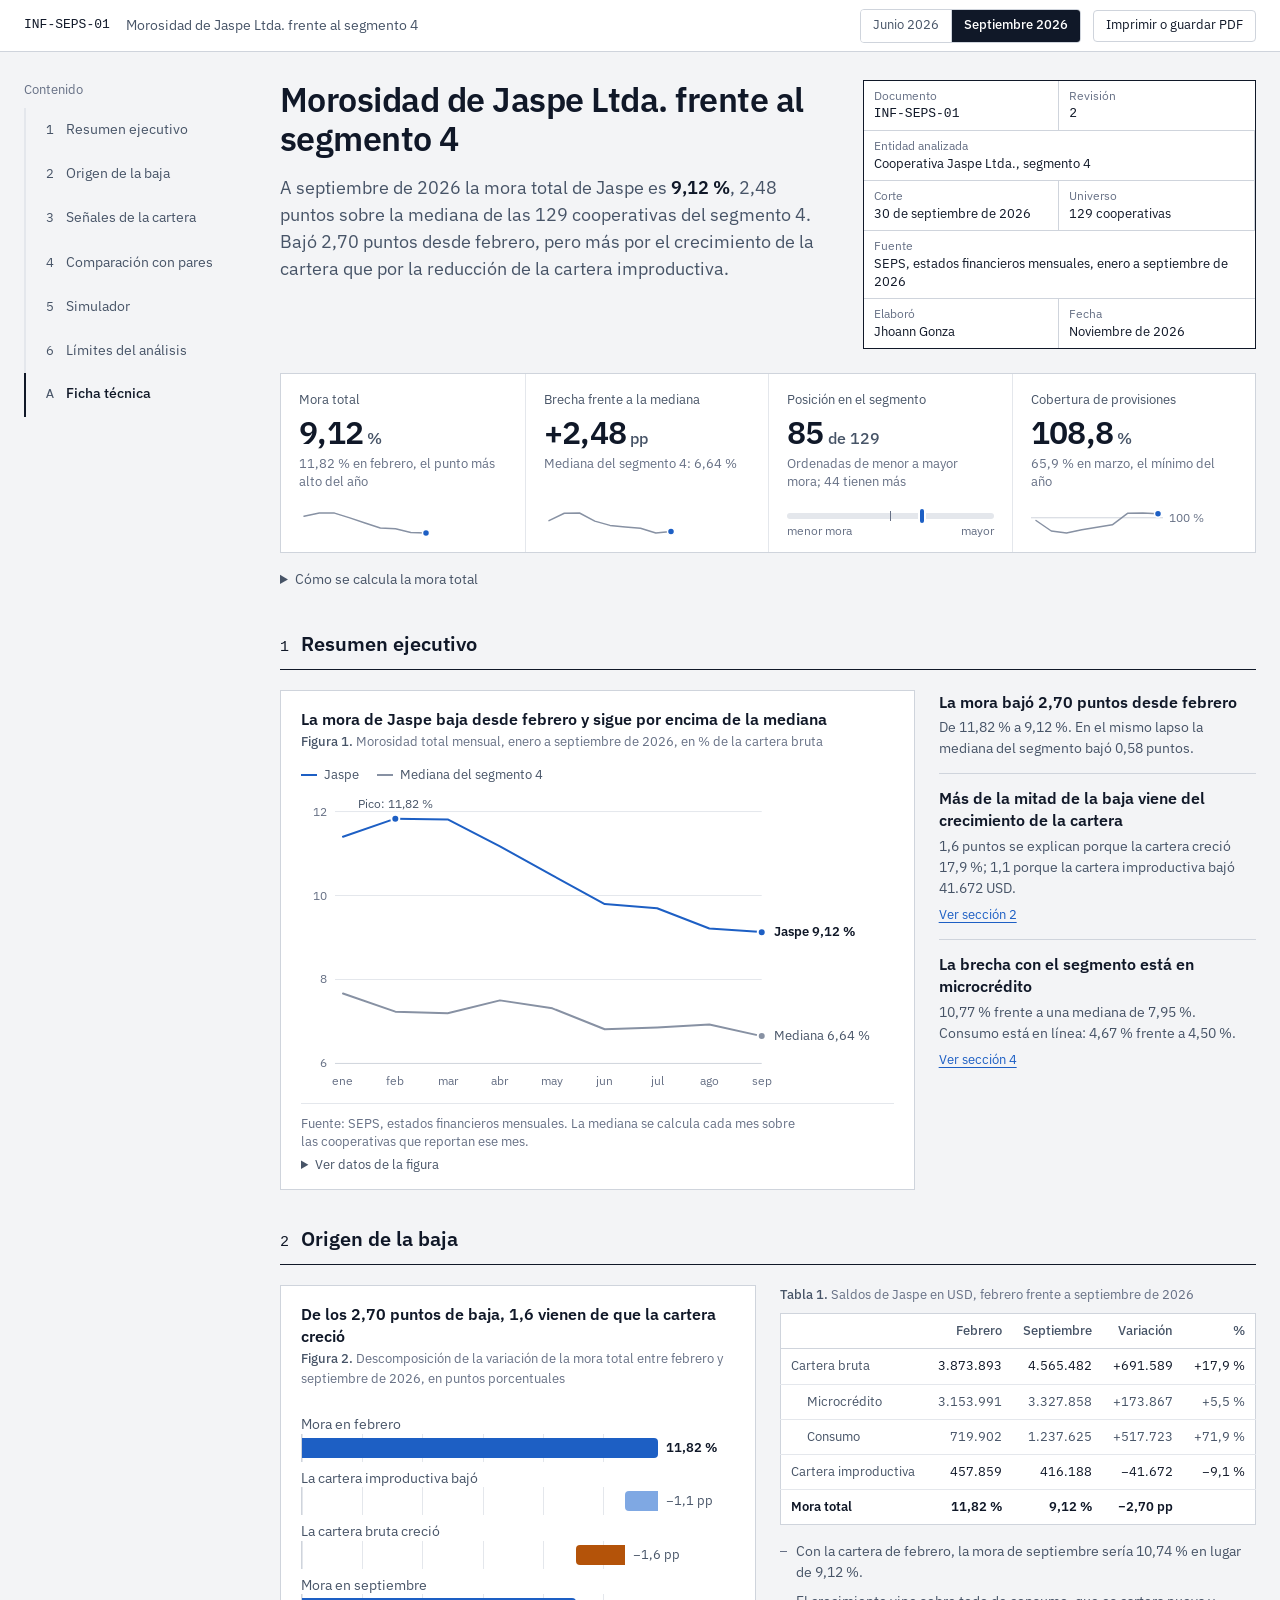
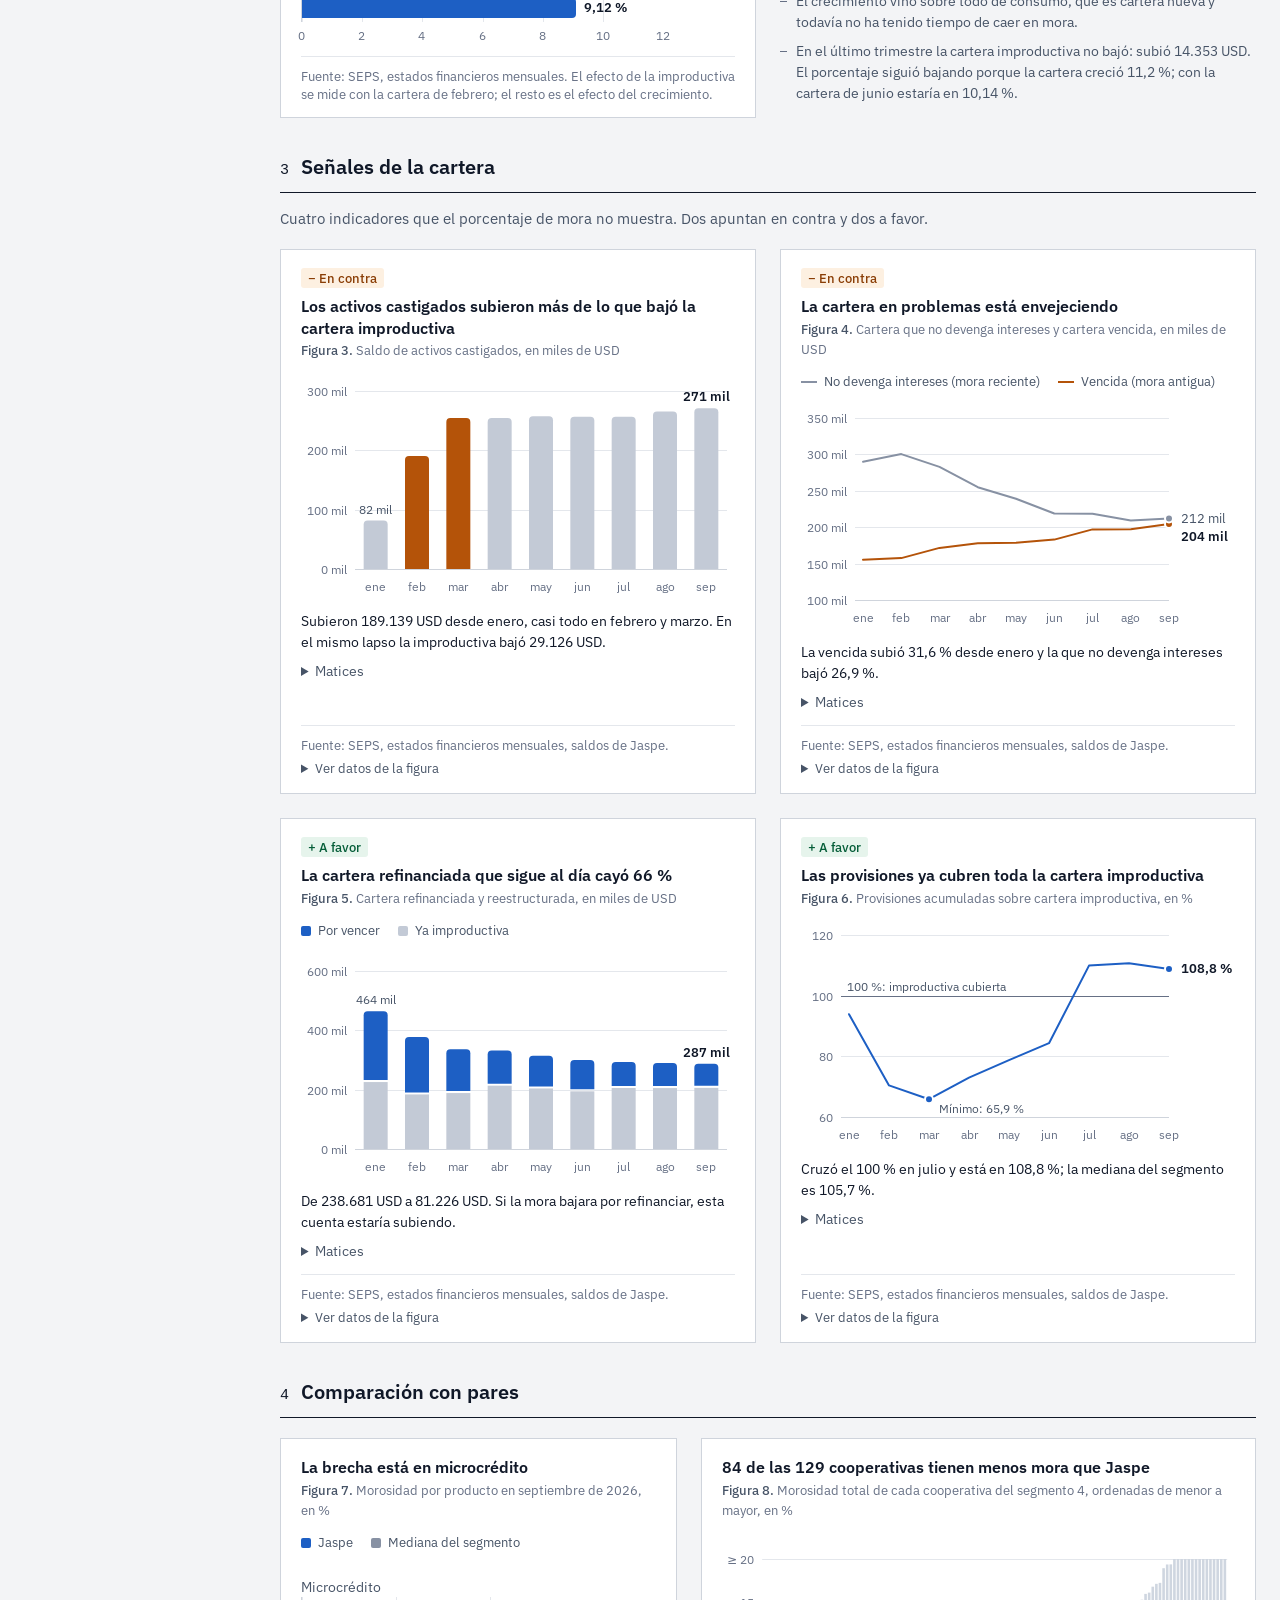
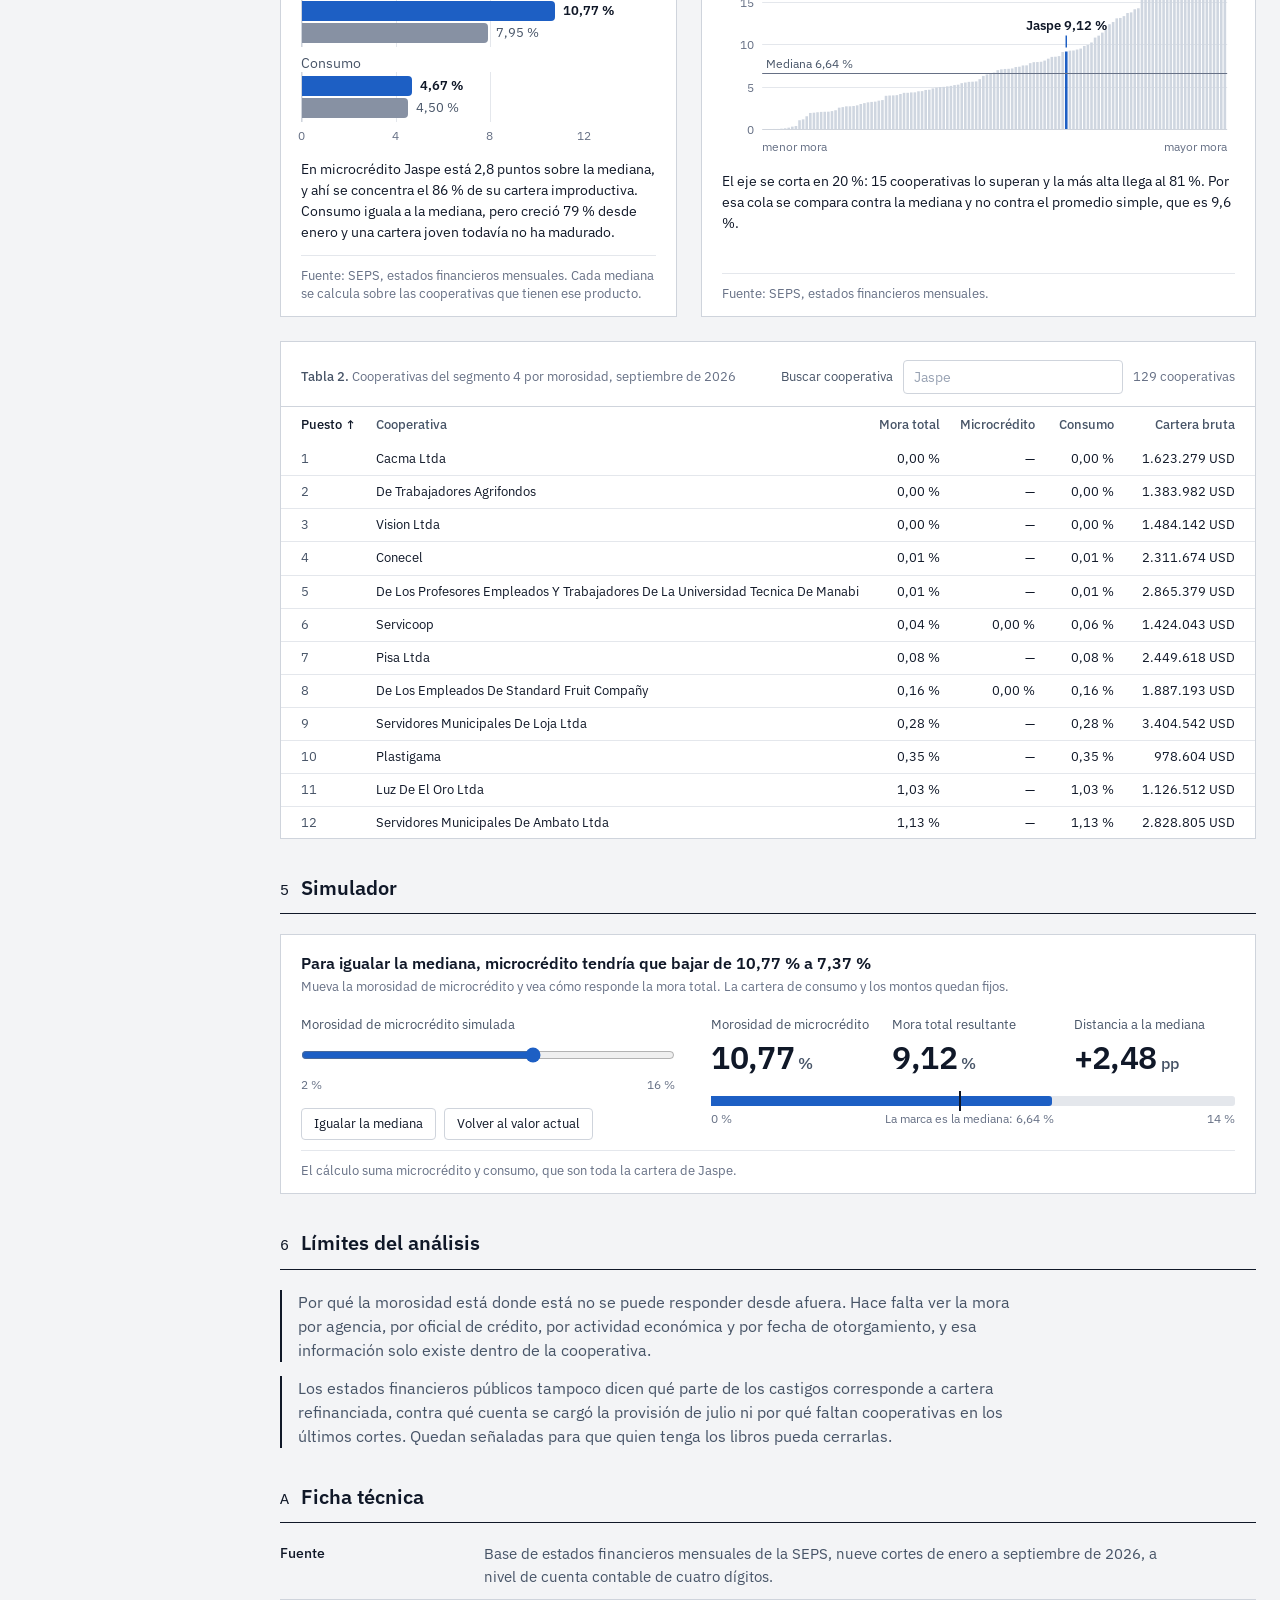
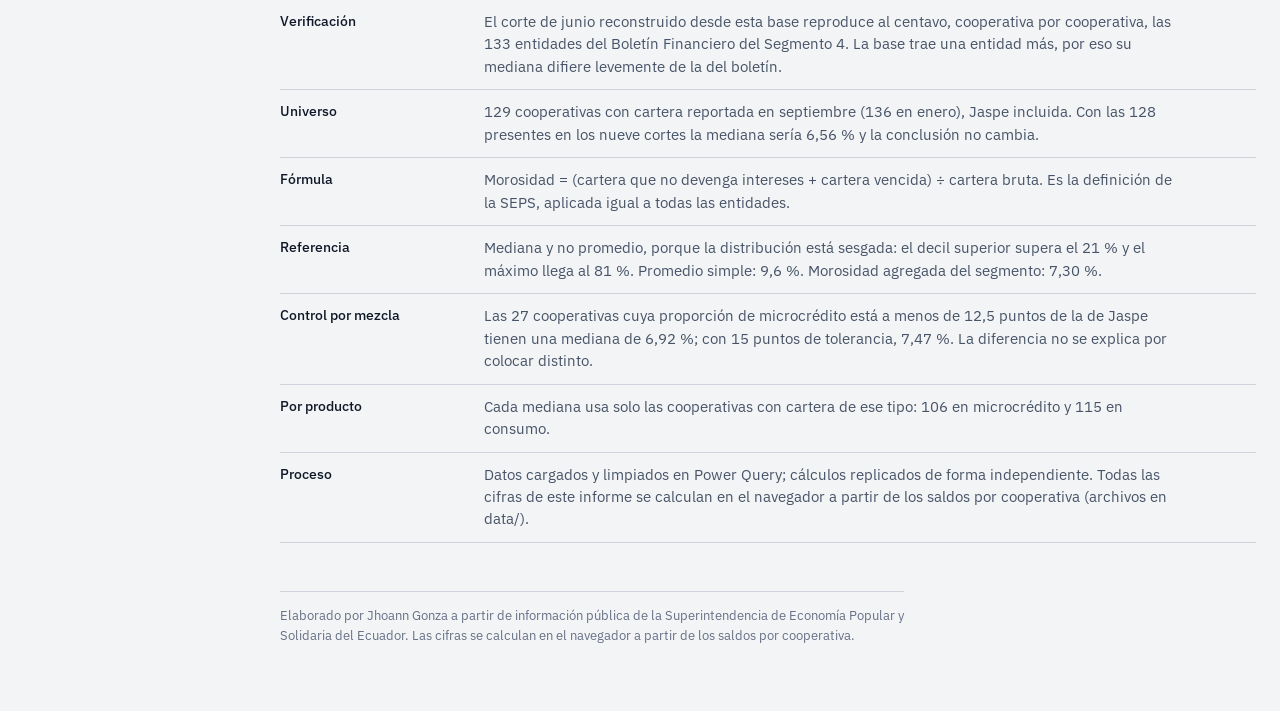
==== commit e1a6109f: "Rediseño (rev. 2): secciones 2 a 6, ficha técnica e impresión - Origen de la baja: descomposición en" ====
--- a/index.html
+++ b/index.html
@@ -14,6 +14,7 @@
 <meta property="og:image" content="https://jhoanngonza151.github.io/analisis-seps/preview.png">
 <meta property="og:image:width" content="1200">
 <meta property="og:image:height" content="630">
+<link rel="icon" href="data:image/svg+xml,%3Csvg xmlns='http://www.w3.org/2000/svg' viewBox='0 0 32 32'%3E%3Crect width='32' height='32' rx='4' fill='%23101828'/%3E%3Cpath d='M7 22l6-7 5 4 7-9' fill='none' stroke='%23fff' stroke-width='3' stroke-linecap='round' stroke-linejoin='round'/%3E%3C/svg%3E">
 <link rel="preload" href="assets/fonts/ibm-plex-sans-latin-400-normal.woff2" as="font" type="font/woff2" crossorigin>
 <link rel="preload" href="assets/fonts/ibm-plex-sans-latin-600-normal.woff2" as="font" type="font/woff2" crossorigin>
 <link rel="stylesheet" href="assets/informe.css">
@@ -65,15 +66,12 @@
   </div>
 </details>
 
-<section class="seccion" id="resumen" aria-labelledby="h-resumen">
-  <div class="seccion-cab"><span class="num">1</span><h2 id="h-resumen">Resumen ejecutivo</h2></div>
-  <div class="dos-col">
-    <figure class="figura" id="fig1"></figure>
-    <ol class="hallazgos" id="hallazgos" aria-label="Hallazgos principales"></ol>
-  </div>
-</section>
+<div id="secciones"></div>
 
-<p class="pendiente" id="pendiente"></p>
+<footer class="pie">
+  Elaborado por Jhoann Gonza a partir de información pública de la Superintendencia de Economía Popular y Solidaria del Ecuador.
+  Las cifras se calculan en el navegador a partir de los saldos por cooperativa.
+</footer>
 
 </main>
 </div>
--- a/assets/informe.css
+++ b/assets/informe.css
@@ -67,7 +67,6 @@
 .indice li a,.indice li span{display:flex;align-items:baseline;gap:10px;padding:6px 10px;margin-left:-2px;border-left:2px solid transparent;color:var(--tinta-2);text-decoration:none}
 .indice li a:hover{color:var(--tinta);border-left-color:var(--regla-2)}
 .indice li a[aria-current="true"]{color:var(--tinta);font-weight:500;border-left-color:var(--tinta)}
-.indice li span{color:#98a2b3}
 .indice .num{font-family:var(--mono);font-size:13px;width:14px;flex-shrink:0}
 main{min-width:0;max-width:1080px;padding:28px 0 72px}
 
@@ -127,7 +126,8 @@
 .leyenda{display:flex;flex-wrap:wrap;gap:4px 18px;margin-top:12px;font-size:13px;color:var(--tinta-2)}
 .leyenda span{display:inline-flex;align-items:center;gap:7px}
 .leyenda i{width:16px;height:0;border-top:2px solid}
-.lienzo{position:relative;margin-top:8px}
+.leyenda i.caja{width:10px;height:10px;border:0;border-radius:2px}
+.lienzo{position:relative;margin-top:8px;container-type:inline-size}
 .lienzo svg{display:block;width:100%;overflow:visible;touch-action:pan-y;outline-offset:4px}
 .lienzo text{font-family:var(--sans);font-size:12px;fill:var(--tinta-3)}
 .lienzo text.eje{font-variant-numeric:tabular-nums}
@@ -143,6 +143,7 @@
 .pista-lectura .t{color:var(--tinta-3);font-size:12px;margin-bottom:2px}
 .pista-lectura .f{display:flex;align-items:center;gap:8px;white-space:nowrap}
 .pista-lectura .f i{width:12px;height:0;border-top:2px solid;flex-shrink:0}
+.pista-lectura .f i.caja{width:9px;height:9px;border:0;border-radius:2px}
 .pista-lectura .f b{font-weight:600;color:var(--tinta);font-variant-numeric:tabular-nums;margin-left:auto;padding-left:14px}
 .pista-lectura .x{color:var(--tinta-3);font-size:12px;margin-top:3px;white-space:nowrap}
 .figura-pie{display:flex;flex-wrap:wrap;justify-content:space-between;gap:6px 24px;margin-top:10px;padding-top:10px;border-top:1px solid var(--regla);font-size:12.5px;color:var(--tinta-3);line-height:1.45}
@@ -164,9 +165,112 @@
 .hallazgos li:first-child{border-top:0;padding-top:2px}
 .hallazgos h3{font-size:16px;line-height:1.35;font-weight:600;color:var(--tinta)}
 .hallazgos p{font-size:14px;line-height:1.5;margin-top:4px}
-.hallazgos .ir{display:inline-block;margin-top:6px;font-size:13px}
-
-.pendiente{margin-top:48px;padding:14px 18px;border:1px dashed var(--regla-2);font-size:14px;color:var(--tinta-3)}
+.hallazgos .ir{display:inline-block;margin-top:6px;font-size:13px;text-underline-offset:3px}
+
+/* ---------- piezas de las secciones 2 en adelante ---------- */
+.entrada{font-size:15px;color:var(--tinta-2);margin:-6px 0 18px}
+.dos-col.mitad{grid-template-columns:minmax(0,1fr) minmax(0,1fr)}
+.dos-col.pares{grid-template-columns:minmax(0,5fr) minmax(0,7fr);align-items:stretch}
+.dos-col.pares .figura{display:flex;flex-direction:column}
+.dos-col.pares .figura-pie{margin-top:auto}
+.dos-col.pares .lectura{margin-bottom:12px}
+.rejilla-2{display:grid;grid-template-columns:repeat(2,minmax(0,1fr));gap:24px}
+.rejilla-2 .figura{display:flex;flex-direction:column}
+.rejilla-2 .figura-pie{margin-top:auto}
+.rejilla-2 .detalle{margin-bottom:12px}
+
+.etiqueta{display:inline-block;align-self:flex-start;font-size:12.5px;font-weight:500;line-height:1;padding:4px 7px;border-radius:3px;margin-bottom:8px}
+.etiqueta.contra{color:#8a3d05;background:#fdf0e1}
+.etiqueta.favor{color:#055d38;background:#e6f4ec}
+.lectura{font-size:14px;line-height:1.5;color:var(--tinta);margin-top:12px;max-width:68ch}
+.detalle{margin-top:8px;font-size:13.5px}
+.detalle summary{cursor:pointer;color:var(--tinta-2);width:fit-content}
+.detalle summary:hover{color:var(--tinta)}
+.detalle p{margin-top:8px;line-height:1.55;color:var(--tinta-2);max-width:68ch}
+.tabla-ancha{overflow-x:auto}
+
+/* tabla lateral y puntos de lectura */
+.lado{min-width:0}
+.tabla-titulo{font-size:13px;color:var(--tinta-3)}
+.tabla-titulo .ref{font-weight:500;color:var(--tinta-2)}
+.tabla.compacta{background:var(--papel);border:1px solid var(--regla-2);margin-top:8px}
+.tabla.compacta th,.tabla.compacta td{padding:7px 10px;white-space:nowrap}
+.tabla tr.sub td:first-child{padding-left:26px}
+.tabla tr.sub td{color:var(--tinta-2)}
+.tabla tr.total td{font-weight:600;color:var(--tinta);border-top:1px solid var(--regla-2)}
+.tabla tr:last-child td{border-bottom:0}
+.puntos{margin-top:16px;font-size:14px;line-height:1.5}
+.puntos li{position:relative;padding-left:16px;margin-top:8px;color:var(--tinta-2);max-width:60ch}
+.puntos li::before{content:"";position:absolute;left:0;top:.72em;width:7px;height:1px;background:var(--tinta-3)}
+
+/* barras horizontales */
+.bh{padding-top:10px}
+.bh-fila{display:grid;grid-template-columns:var(--rot,200px) minmax(0,1fr);align-items:center;gap:0 12px}
+.bh-rot{font-size:13.5px;line-height:1.3;color:var(--tinta-2);text-align:right}
+.bh-pista{padding-right:78px}
+.bh-zona{position:relative;padding:8px 0;border-left:1px solid var(--regla-2)}
+.bh-linea{position:relative;height:20px}
+.bh-linea + .bh-linea{margin-top:2px}
+.bh-barra{position:absolute;top:0;height:100%;border-radius:0 4px 4px 0}
+.bh-barra.baja{border-radius:4px 0 0 4px}
+.bh-barra:hover{filter:brightness(.92)}
+.bh-val{position:absolute;top:50%;transform:translateY(-50%);margin-left:8px;font-size:13px;color:var(--tinta-2);white-space:nowrap;font-variant-numeric:tabular-nums}
+.bh-val.fuerte{color:var(--tinta);font-weight:600}
+.bh-eje{height:24px;padding:0;border-left:0}
+.bh-eje span{position:absolute;top:5px;transform:translateX(-50%);font-size:12px;color:var(--tinta-3);font-variant-numeric:tabular-nums}
+
+@container (max-width:460px){
+  .bh-fila{grid-template-columns:minmax(0,1fr)}
+  .bh-rot{text-align:left;padding-top:8px}
+  .bh-fila.eje .bh-rot{display:none}
+  .bh-zona{padding:4px 0}
+  .bh-pista{padding-right:72px}
+}
+
+/* tabla de cooperativas */
+.ranking{margin-top:24px;padding-bottom:0}
+.ranking-cab{display:flex;flex-wrap:wrap;align-items:center;justify-content:space-between;gap:10px 24px;padding-bottom:12px}
+.buscador{display:flex;align-items:center;gap:10px;font-size:13px;color:var(--tinta-2)}
+.buscador input{font:inherit;font-size:14px;color:var(--tinta);height:34px;width:220px;padding:0 10px;border:1px solid var(--regla-2);border-radius:4px;background:var(--papel)}
+.buscador input::placeholder{color:#98a2b3}
+.cuenta{color:var(--tinta-3);white-space:nowrap}
+.tabla-caja{max-height:432px;overflow:auto;margin:0 -20px;border-top:1px solid var(--regla-2)}
+.tabla.rank{margin-top:0}
+.tabla.rank th{position:sticky;top:0;background:var(--papel);padding:0;box-shadow:0 1px 0 var(--regla-2);border-bottom:0}
+.tabla.rank th button{appearance:none;border:0;background:none;font:inherit;font-weight:500;color:var(--tinta-2);cursor:pointer;width:100%;padding:8px 10px;text-align:inherit;white-space:nowrap}
+.tabla.rank th button:hover{color:var(--tinta)}
+.tabla.rank th[aria-sort] button{color:var(--tinta)}
+.tabla.rank th[aria-sort="ascending"] button::after{content:" ↑"}
+.tabla.rank th[aria-sort="descending"] button::after{content:" ↓"}
+.tabla.rank th:first-child button{padding-left:20px}
+.tabla.rank td:first-child{padding-left:20px;width:72px}
+.tabla.rank th:nth-child(2),.tabla.rank td:nth-child(2){text-align:left}
+.tabla.rank td:last-child,.tabla.rank th:last-child button{padding-right:20px}
+.tabla.rank td{padding-top:6px;padding-bottom:6px;white-space:nowrap}
+.tabla.rank tr.yo td{background:var(--tinte);font-weight:600;color:var(--tinta)}
+
+/* simulador */
+.sim-cuerpo{display:grid;grid-template-columns:minmax(0,5fr) minmax(0,7fr);gap:36px;margin-top:18px;align-items:start}
+.sim-control label{display:block;font-size:13px;color:var(--tinta-2);margin-bottom:6px}
+.sim-control input[type=range]{width:100%;height:28px;margin:0;accent-color:var(--jaspe);cursor:pointer}
+.sim-eje{display:flex;justify-content:space-between;font-size:12px;color:var(--tinta-3)}
+.sim-acciones{display:flex;flex-wrap:wrap;gap:8px;margin-top:14px}
+.sim-salida{display:grid;grid-template-columns:repeat(3,minmax(0,1fr));gap:16px 20px}
+.sim-barra{grid-column:1 / -1}
+.pista.ancha{height:10px;border-radius:0 3px 3px 0;margin:4px 0 6px}
+.pista.ancha i{top:0;left:0;height:100%;margin:0;border-radius:0 3px 3px 0;box-shadow:none}
+.pista.ancha b{top:-5px;width:2px;height:20px;margin-left:-1px;background:var(--tinta)}
+
+/* límites y ficha técnica */
+.limites p{max-width:74ch;padding-left:16px;border-left:2px solid var(--tinta);color:var(--tinta-2);font-size:15.5px}
+.limites p + p{margin-top:14px}
+.ficha{border-bottom:1px solid var(--regla-2)}
+.ficha div{display:grid;grid-template-columns:180px minmax(0,1fr);gap:4px 24px;padding:11px 0;border-top:1px solid var(--regla-2)}
+.ficha div:first-child{border-top:0;padding-top:0}
+.ficha dt{font-size:14px;font-weight:500;color:var(--tinta)}
+.ficha dd{font-size:14.5px;line-height:1.55;color:var(--tinta-2);max-width:78ch}
+.pie{margin-top:48px;padding-top:14px;border-top:1px solid var(--regla-2);font-size:13px;color:var(--tinta-3);max-width:78ch}
+
 noscript p{margin:16px 24px;padding:14px 18px;background:var(--papel);border:1px solid var(--regla-2);font-size:15px}
 
 /* ---------- pantallas medianas ---------- */
@@ -174,12 +278,14 @@
   .marco{grid-template-columns:minmax(0,1fr)}
   .indice{display:none}
   main{max-width:none}
-  .dos-col{grid-template-columns:minmax(0,1fr)}
+  .dos-col,.dos-col.mitad,.dos-col.pares{grid-template-columns:minmax(0,1fr)}
   .hallazgos{flex-direction:row;gap:24px;border-top:1px solid var(--regla-2);padding-top:14px}
   .hallazgos li{flex:1;border-top:0;padding:0}
   .hallazgos li:first-child{padding-top:0}
 }
 @media (max-width:820px){
+  .rejilla-2{grid-template-columns:minmax(0,1fr)}
+  .sim-cuerpo{grid-template-columns:minmax(0,1fr);gap:22px}
   .portada{grid-template-columns:minmax(0,1fr);gap:20px}
   .cajetin{max-width:560px}
   .indicadores{grid-template-columns:repeat(2,minmax(0,1fr))}
@@ -203,7 +309,63 @@
   .ind-valor small{font-size:14px}
   .seccion{margin-top:36px}
   .figura{padding:14px 14px 12px;margin:0 -14px;border-left:0;border-right:0}
+  .ranking{margin-top:24px;padding-bottom:0}
+  .tabla-caja{margin:0 -14px}
+  .tabla.rank td:nth-child(2){white-space:normal;min-width:150px;max-width:176px}
+  .tabla.rank th:first-child button,.tabla.rank td:first-child{padding-left:14px;width:56px}
+  .buscador{flex-wrap:wrap}
+  .buscador input{width:100%;order:3}
+  .buscador label{flex:1}
+  .sim-salida{grid-template-columns:repeat(2,minmax(0,1fr))}
+  .ficha div{grid-template-columns:minmax(0,1fr)}
+  .tabla.compacta th,.tabla.compacta td{padding:6px 8px}
 }
 @media (prefers-reduced-motion:no-preference){
   html{scroll-behavior:smooth}
 }
+
+/* ---------- impresión (A4) ---------- */
+@media print{
+  @page{size:A4;margin:14mm 13mm}
+  :root{--plano:#fff}
+  body{font-size:10.5pt}
+  .barra,.indice,.sim-control,.buscador,.pista-lectura,details > summary,details.datos{display:none !important}
+  .marco{display:block;max-width:none;padding:0}
+  main{max-width:none;padding:0}
+  h1{font-size:22pt}
+  .lede{font-size:12pt}
+  .seccion{margin-top:22pt}
+  .seccion-cab{break-after:avoid}
+  .figura,.ind,.cajetin,.lado,.hallazgos li,.ficha div,.limites p{break-inside:avoid}
+  .ranking{break-inside:auto}
+  .tabla-caja{max-height:none;overflow:visible}
+  .tabla.rank th{position:static}
+  .tabla.rank tr{break-inside:avoid}
+  .sim-cuerpo{grid-template-columns:minmax(0,1fr)}
+  .tabla.rank tr.yo td{background:#e6eefb;-webkit-print-color-adjust:exact;print-color-adjust:exact}
+  .bh-barra,.pista,.pista i,.etiqueta,.leyenda i{-webkit-print-color-adjust:exact;print-color-adjust:exact}
+  .bh-zona{-webkit-print-color-adjust:exact;print-color-adjust:exact}
+  a{color:inherit;text-decoration:none}
+  /* A4 mide unos 700 px de ancho: se fuerza la composición de escritorio en lugar de la de móvil */
+  .portada{grid-template-columns:minmax(0,7fr) minmax(0,5fr);gap:18px}
+  .cajetin{max-width:none;font-size:9pt}
+  .indicadores{grid-template-columns:repeat(4,minmax(0,1fr));margin-top:16pt}
+  .ind{padding:10px 12px;border-top:0 !important}
+  .ind:nth-child(3){border-left:1px solid var(--regla)}
+  .ind-valor{font-size:19pt}
+  .ind-nota,.ind-rotulo{font-size:8.5pt}
+  .auditoria-cuerpo{max-width:none}
+  .dos-col,.dos-col.mitad{grid-template-columns:minmax(0,1fr);gap:14px}
+  .dos-col.pares{grid-template-columns:minmax(0,5fr) minmax(0,7fr);gap:12px}
+  .rejilla-2{grid-template-columns:repeat(2,minmax(0,1fr));gap:12px}
+  .hallazgos{flex-direction:row;gap:18px;border-top:0;padding-top:0}
+  .hallazgos li{flex:1;border-top:0;padding:0}
+  .hallazgos h3,.figura h3{font-size:11pt}
+  .figura{padding:12px 14px 10px;margin:0;border:1px solid var(--regla-2)}
+  .lienzo svg{height:auto}
+  .lectura,.detalle,.puntos,.hallazgos p{font-size:9.5pt}
+  .tabla,.tabla.rank{font-size:8.5pt}
+  .tabla.rank td{padding-top:3px;padding-bottom:3px}
+  .tabla-caja{margin:0 -14px}
+  .pie{margin-top:20pt}
+}
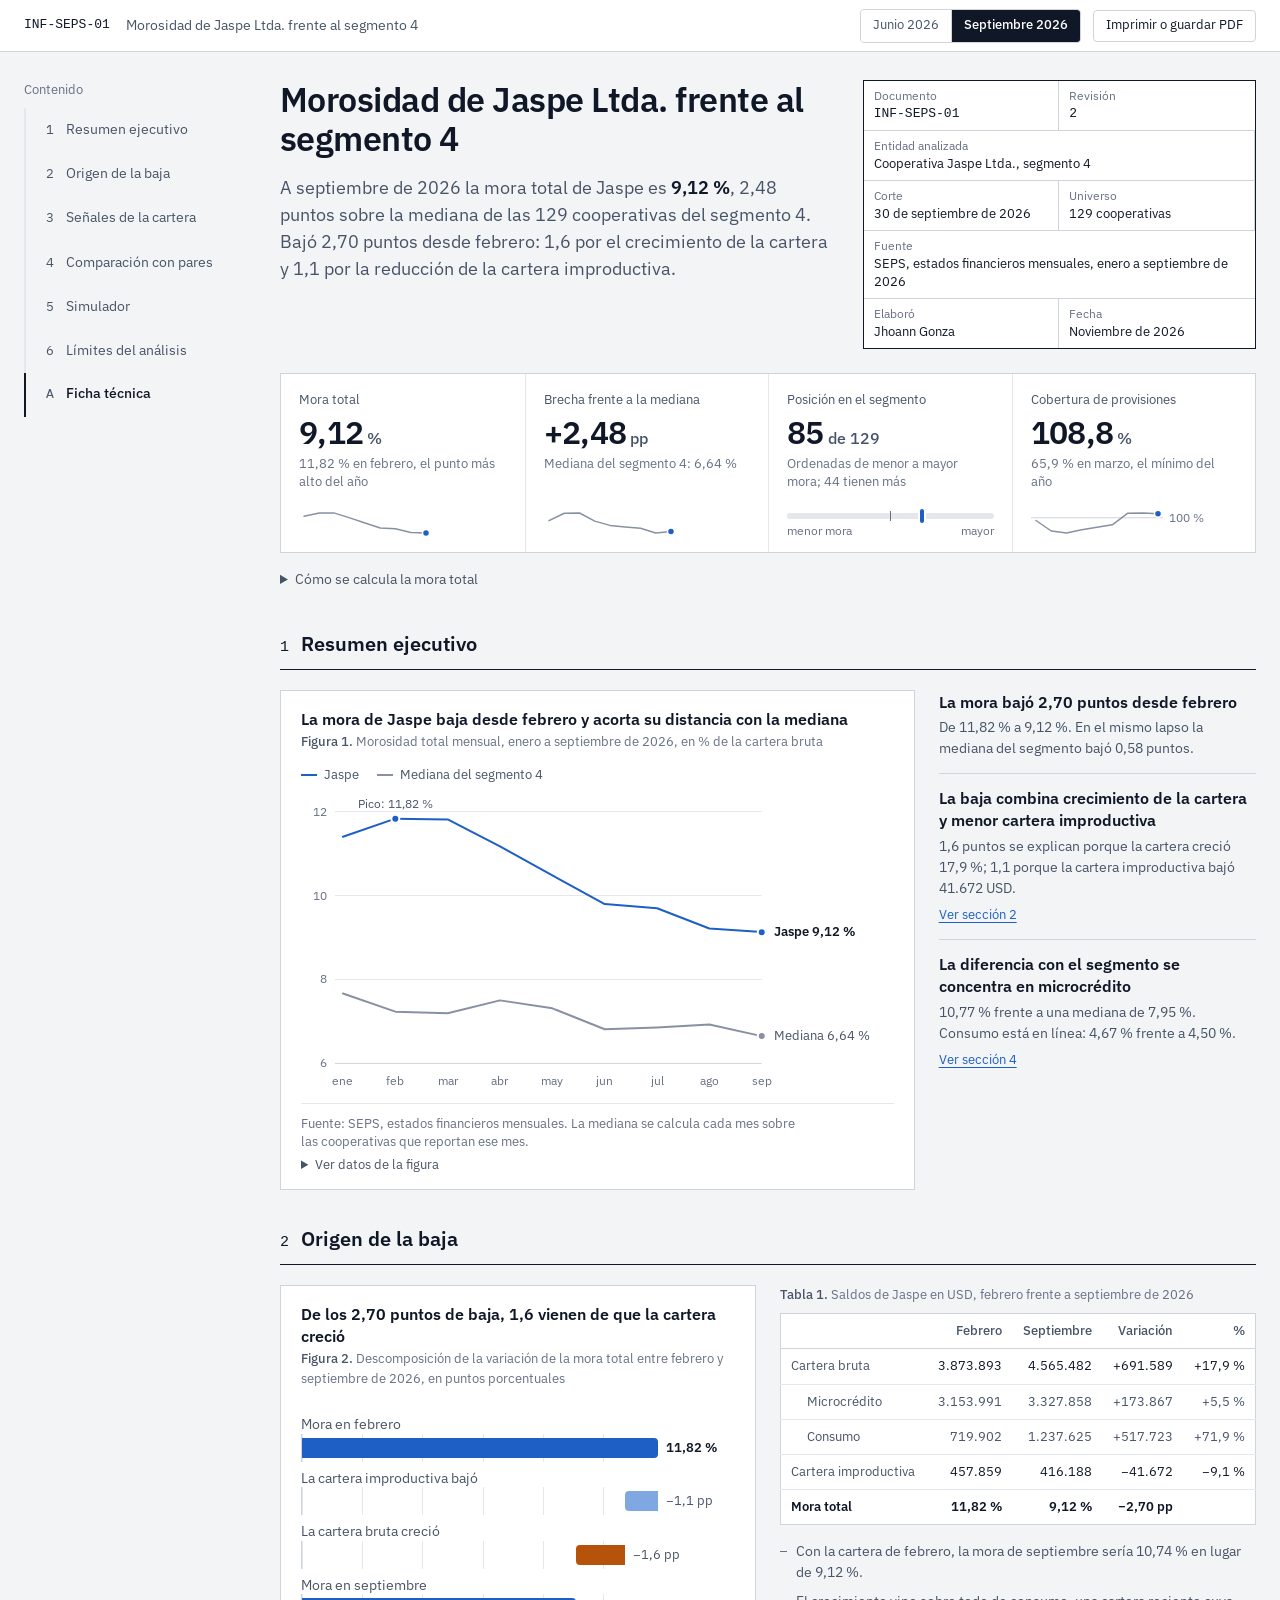
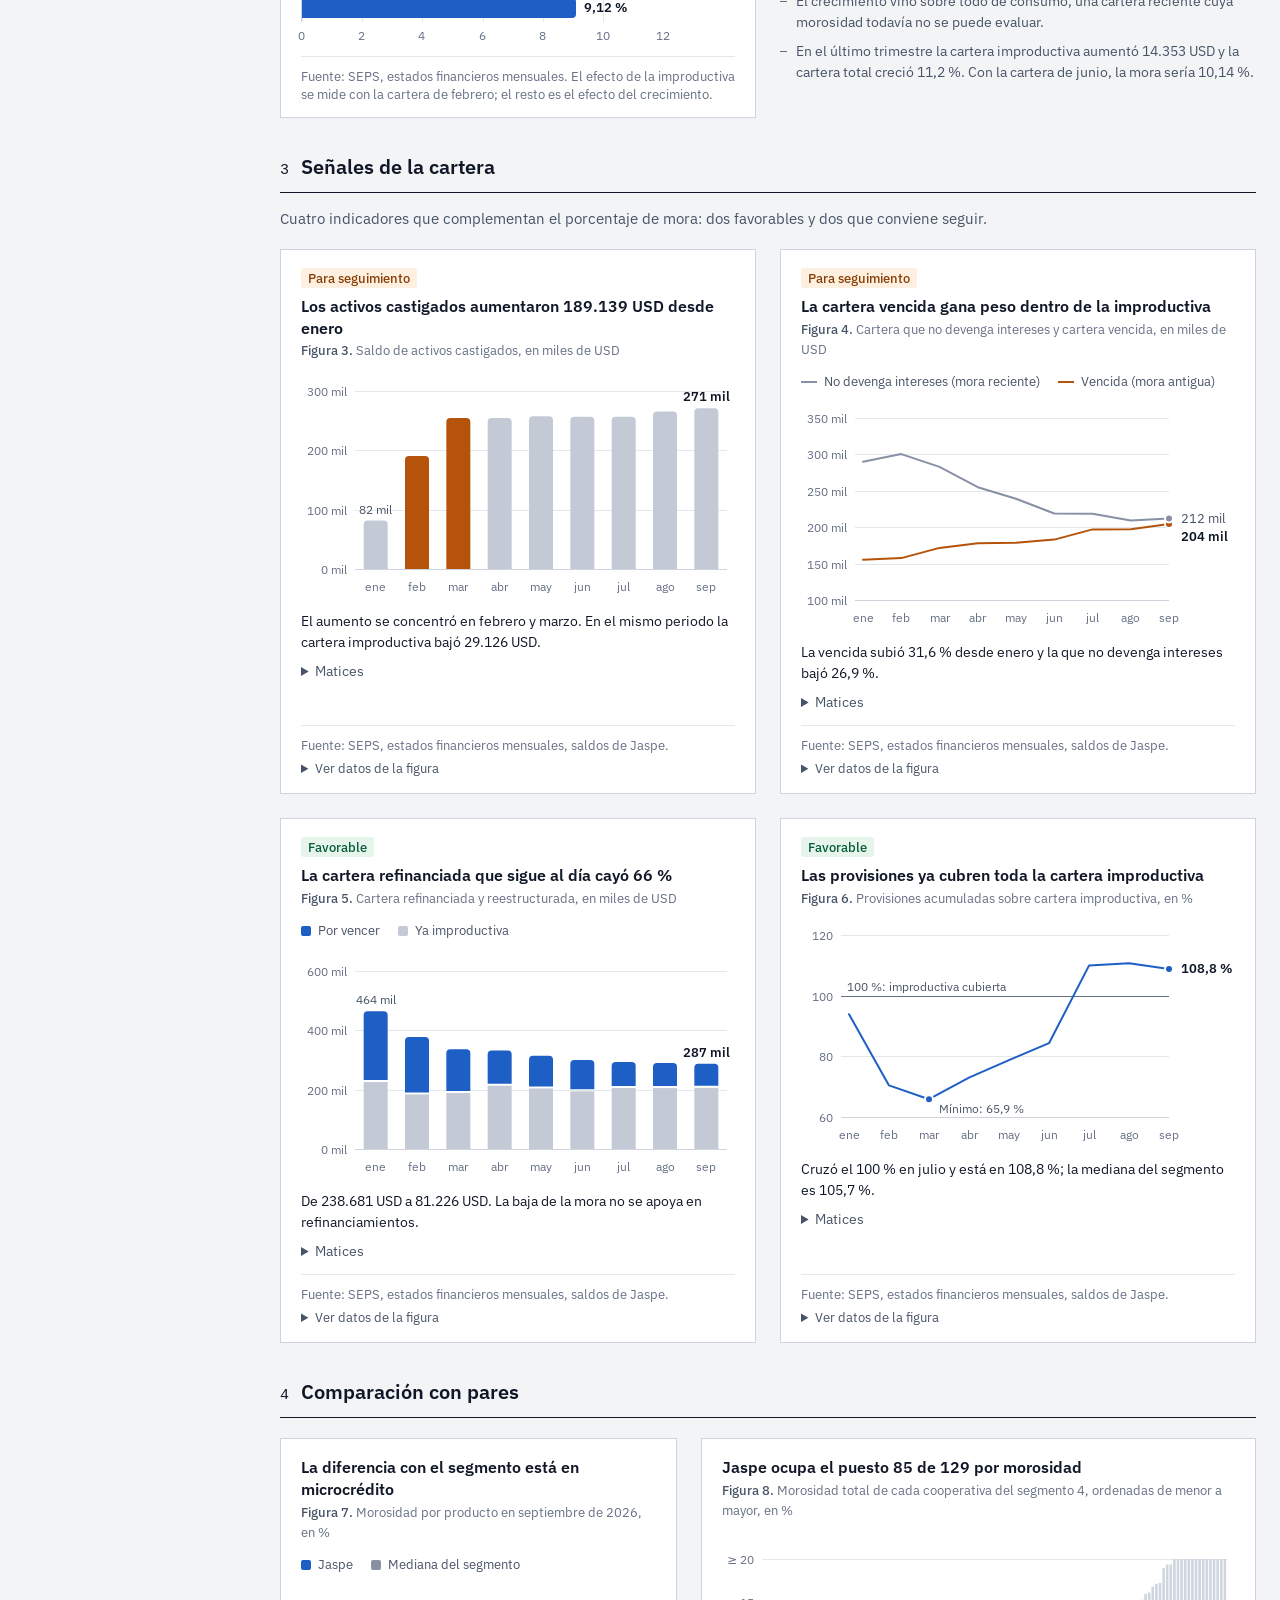
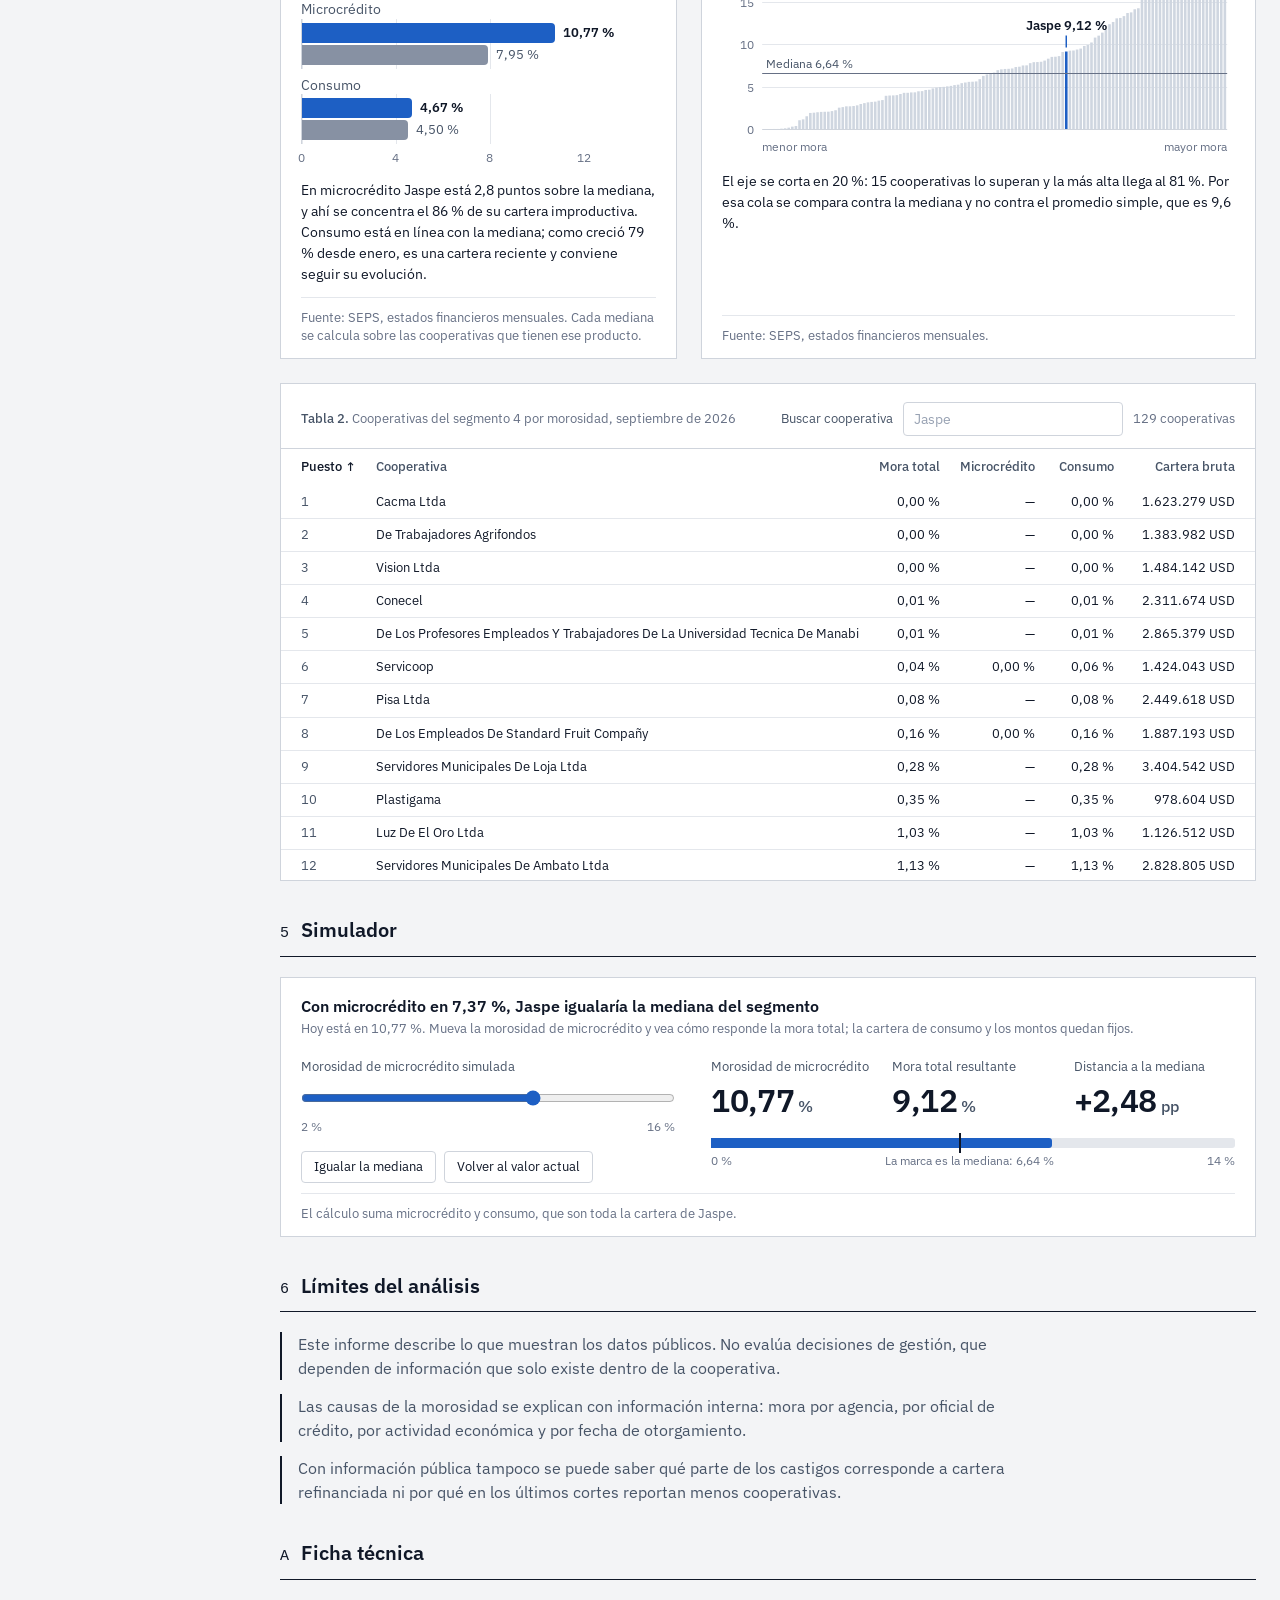
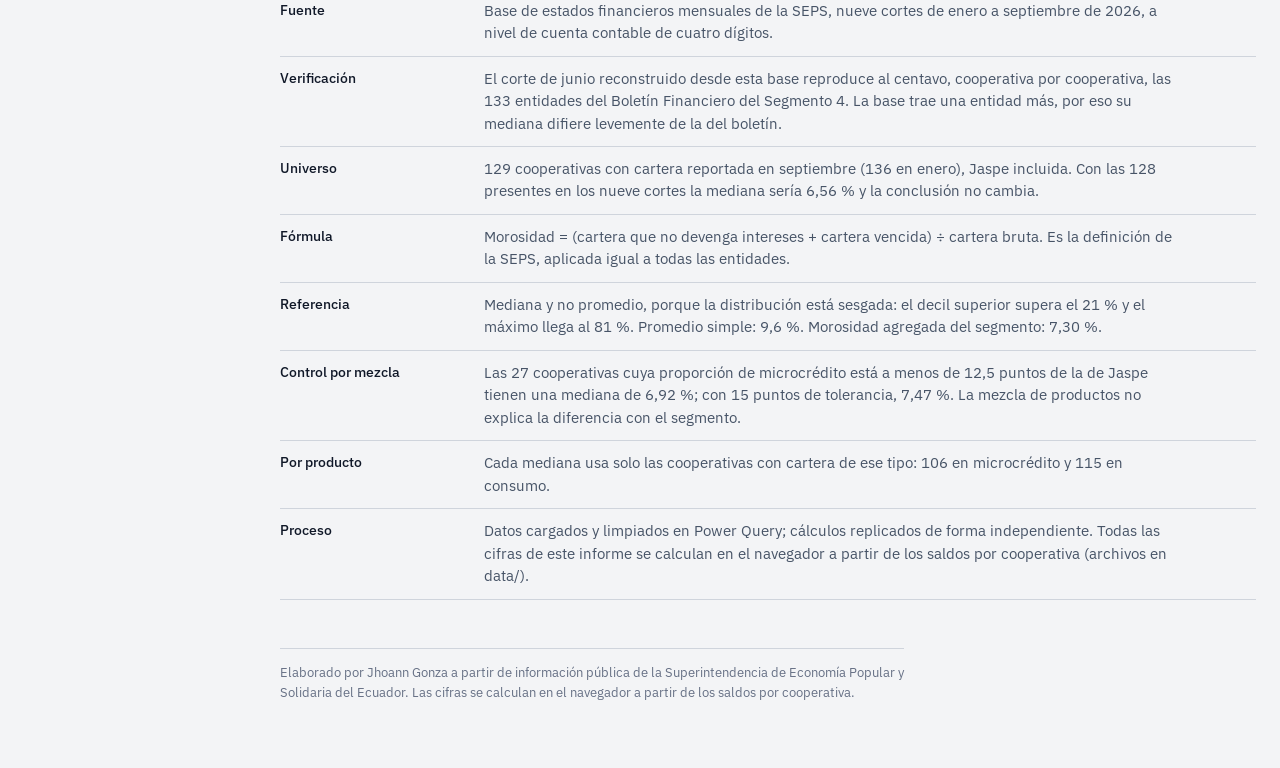
==== commit 589e4eac: "Redacción neutral y corrección sobre las provisiones - Titulares, lecturas y matices describen los d" ====
--- a/index.html
+++ b/index.html
@@ -36,7 +36,7 @@
 <noscript>
 <p><strong>Este informe calcula sus cifras en el navegador y necesita JavaScript.</strong><br>
 Resumen del corte de septiembre de 2026: mora total de Jaspe 9,12 %, mediana del segmento 4 6,64 % sobre 129 cooperativas.
-La mora bajó 2,70 puntos desde el pico de febrero, pero la cartera improductiva solo cayó 41.672 USD mientras la cartera creció 17,9 %.</p>
+La mora bajó 2,70 puntos desde febrero: la cartera improductiva se redujo 41.672 USD y la cartera creció 17,9 %.</p>
 </noscript>
 
 <div class="marco">
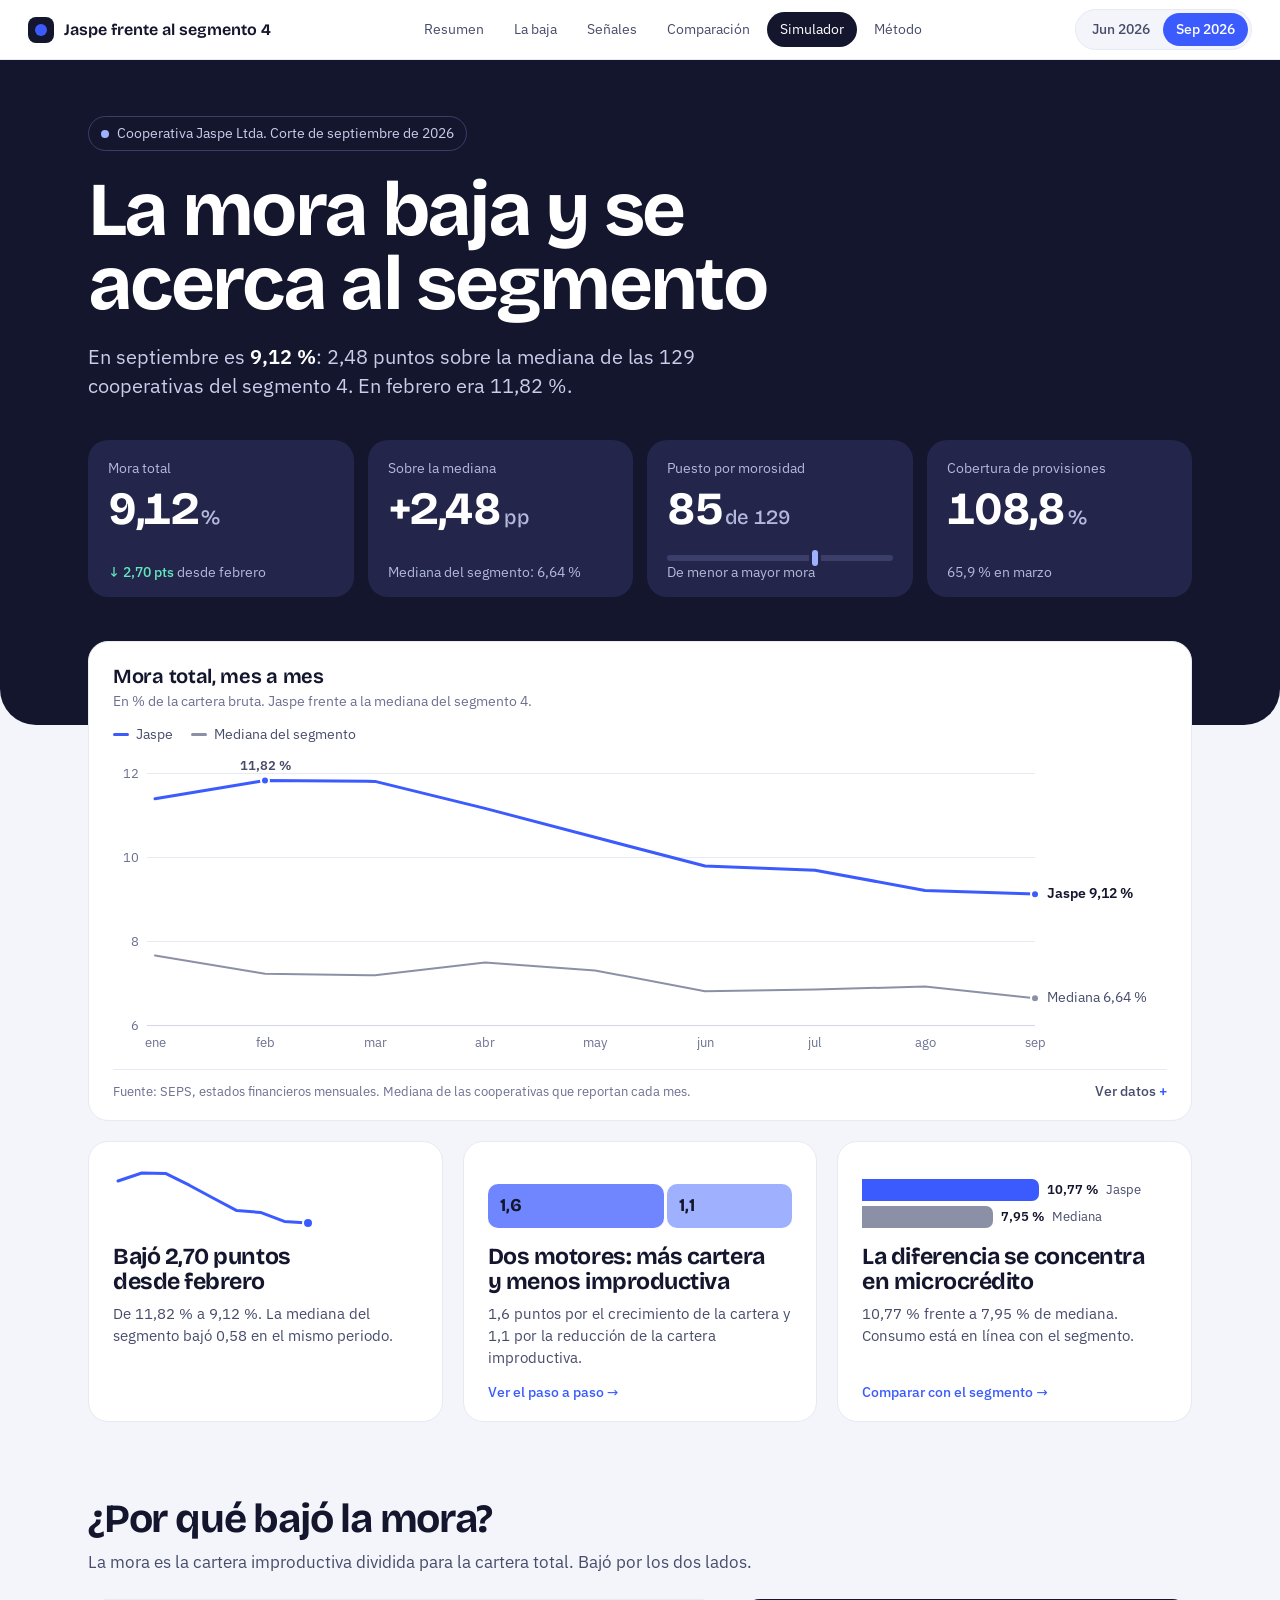
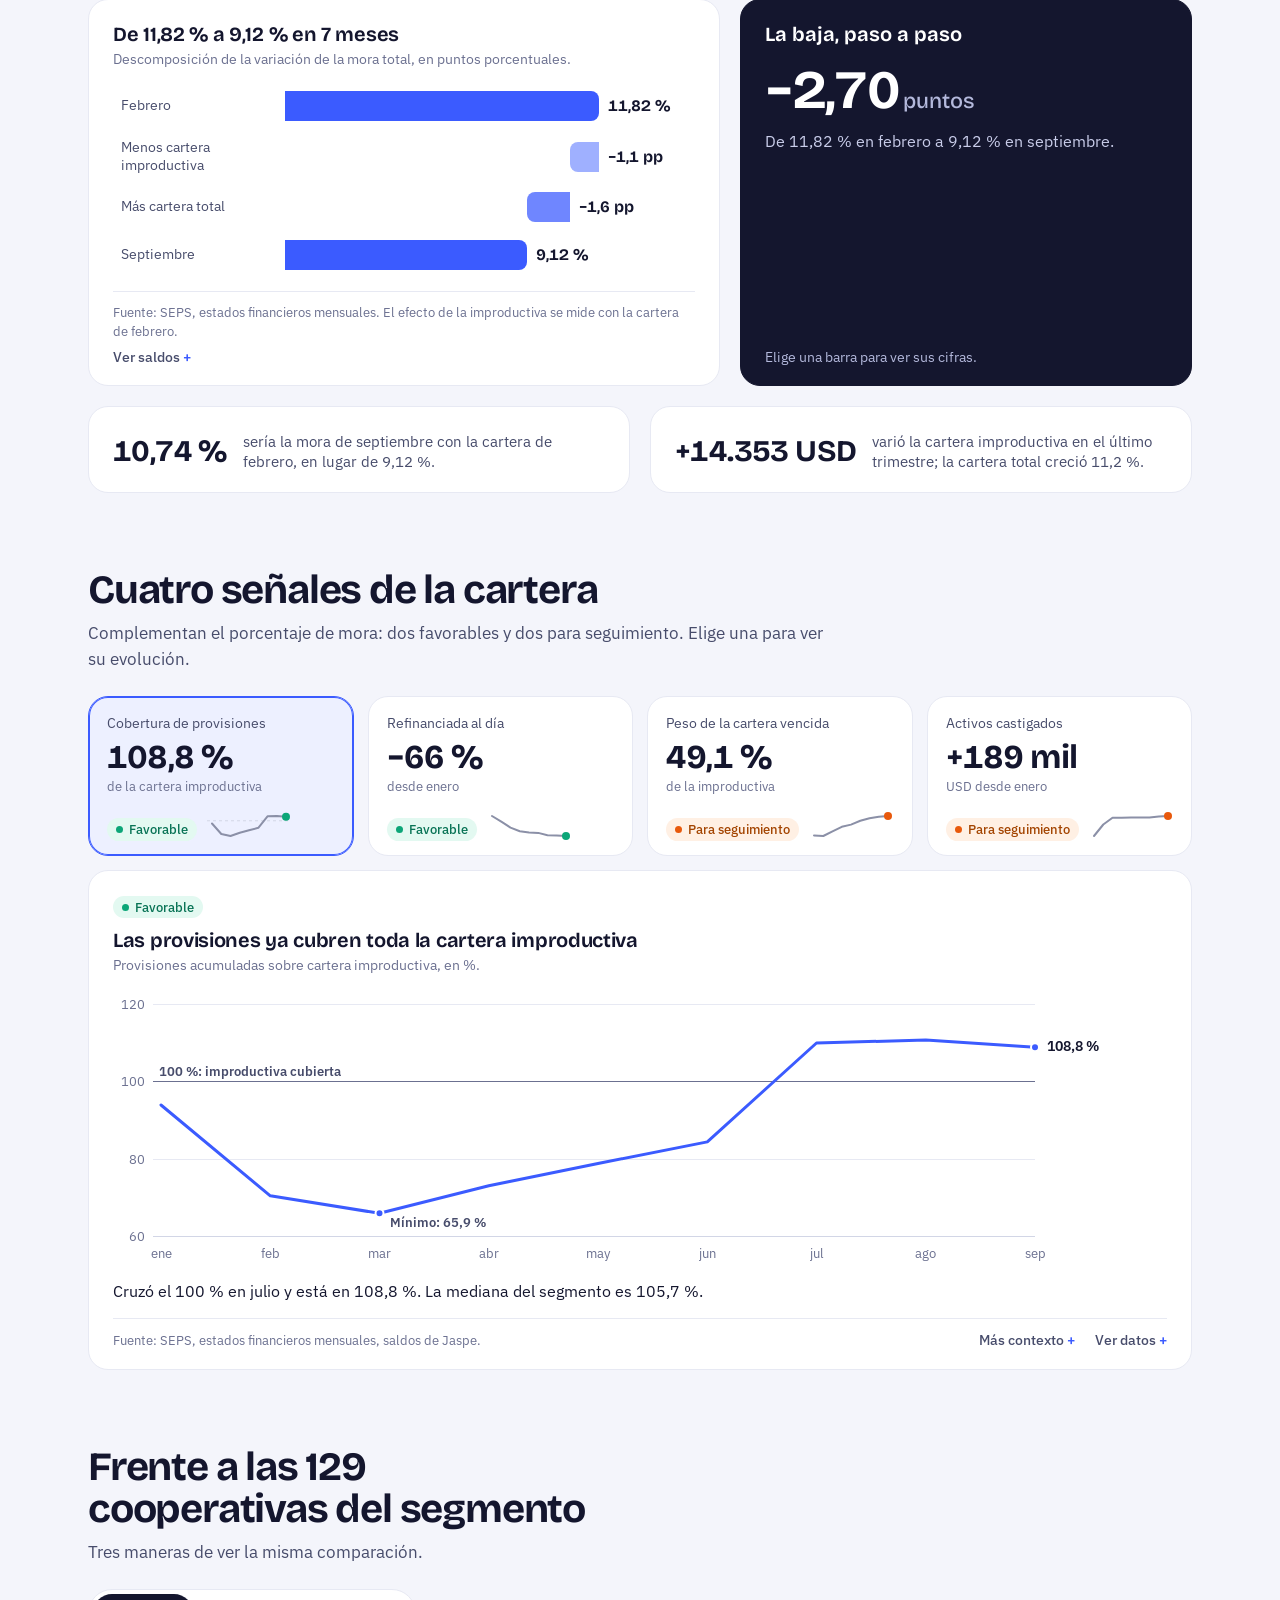
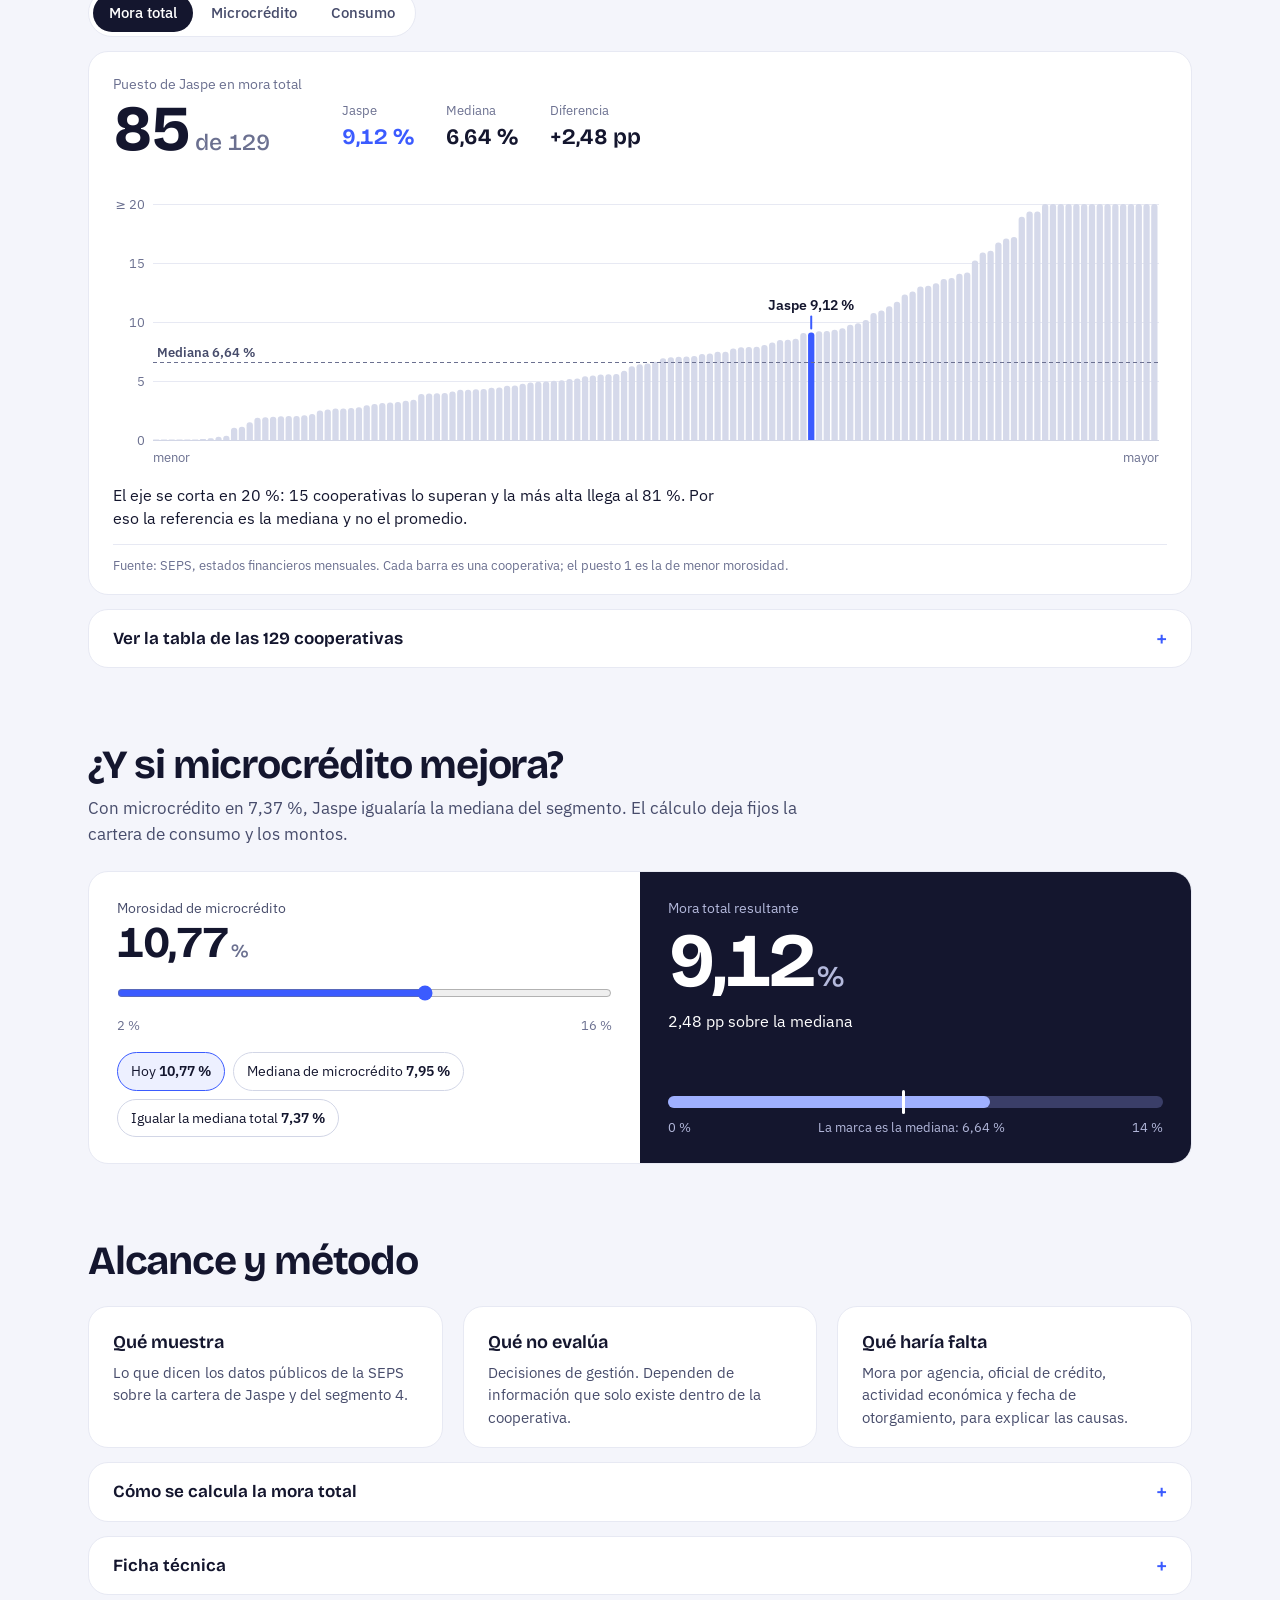
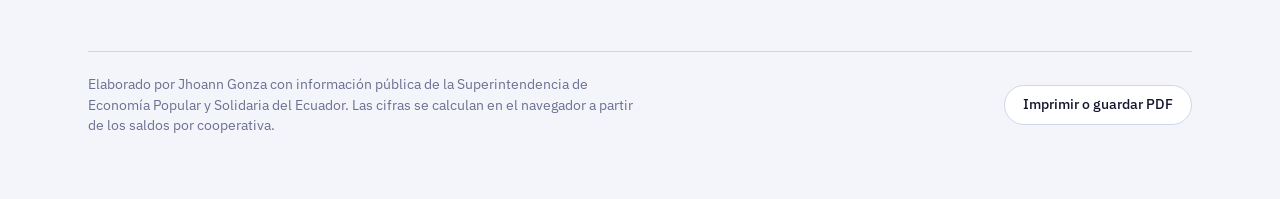
==== commit 204dd1b3: "Revisión 3: presentación visual, resumida e interactiva - Portada con titular, cuatro indicadores y " ====
--- a/index.html
+++ b/index.html
@@ -4,77 +4,56 @@
 <meta charset="utf-8">
 <meta name="viewport" content="width=device-width, initial-scale=1, viewport-fit=cover">
 <meta name="robots" content="noindex, nofollow">
-<title>Morosidad de Jaspe Ltda. frente al segmento 4 · Informe técnico</title>
-<meta name="description" content="Informe técnico con datos públicos de la SEPS. Elaborado por Jhoann Gonza.">
+<title>Morosidad de Jaspe Ltda. frente al segmento 4</title>
+<meta name="description" content="Análisis con datos públicos de la SEPS. Elaborado por Jhoann Gonza.">
 <meta property="og:type" content="article">
 <meta property="og:title" content="Morosidad de Jaspe frente al segmento 4">
-<meta property="og:description" content="Informe técnico con datos públicos de la SEPS, cortes de junio y septiembre de 2026. Elaborado por Jhoann Gonza.">
+<meta property="og:description" content="Análisis con datos públicos de la SEPS, cortes de junio y septiembre de 2026. Elaborado por Jhoann Gonza.">
 <meta property="og:locale" content="es_EC">
 <meta property="og:url" content="https://jhoanngonza151.github.io/analisis-seps/">
 <meta property="og:image" content="https://jhoanngonza151.github.io/analisis-seps/preview.png">
 <meta property="og:image:width" content="1200">
 <meta property="og:image:height" content="630">
-<link rel="icon" href="data:image/svg+xml,%3Csvg xmlns='http://www.w3.org/2000/svg' viewBox='0 0 32 32'%3E%3Crect width='32' height='32' rx='4' fill='%23101828'/%3E%3Cpath d='M7 22l6-7 5 4 7-9' fill='none' stroke='%23fff' stroke-width='3' stroke-linecap='round' stroke-linejoin='round'/%3E%3C/svg%3E">
+<meta name="theme-color" content="#14162e">
+<link rel="icon" href="data:image/svg+xml,%3Csvg xmlns='http://www.w3.org/2000/svg' viewBox='0 0 32 32'%3E%3Crect width='32' height='32' rx='9' fill='%2314162e'/%3E%3Cpath d='M7 12l6 7 5-4 7 6' fill='none' stroke='%237d93ff' stroke-width='3.2' stroke-linecap='round' stroke-linejoin='round'/%3E%3C/svg%3E">
+<link rel="preload" href="assets/fonts/bricolage-grotesque-latin-wght-normal.woff2" as="font" type="font/woff2" crossorigin>
 <link rel="preload" href="assets/fonts/ibm-plex-sans-latin-400-normal.woff2" as="font" type="font/woff2" crossorigin>
-<link rel="preload" href="assets/fonts/ibm-plex-sans-latin-600-normal.woff2" as="font" type="font/woff2" crossorigin>
 <link rel="stylesheet" href="assets/informe.css">
 </head>
 <body>
 
 <header class="barra">
-  <span class="barra-doc">INF-SEPS-01</span>
-  <span class="barra-titulo">Morosidad de Jaspe Ltda. frente al segmento 4</span>
-  <div class="barra-acciones">
-    <div class="corte" role="group" aria-label="Corte de datos">
-      <button type="button" data-corte="jun" aria-pressed="false">Junio 2026</button>
-      <button type="button" data-corte="sep" aria-pressed="true">Septiembre 2026</button>
-    </div>
-    <button type="button" class="boton" id="imprimir">Imprimir o guardar PDF</button>
+  <a class="marca" href="#inicio"><span class="marca-signo" aria-hidden="true"></span><span class="marca-texto">Jaspe frente al segmento 4</span></a>
+  <nav class="nav" aria-label="Secciones"><ol id="indice"></ol></nav>
+  <div class="corte" role="group" aria-label="Corte de datos">
+    <button type="button" data-corte="jun" aria-pressed="false">Jun<span> 2026</span></button>
+    <button type="button" data-corte="sep" aria-pressed="true">Sep<span> 2026</span></button>
   </div>
 </header>
 
 <noscript>
-<p><strong>Este informe calcula sus cifras en el navegador y necesita JavaScript.</strong><br>
+<p><strong>Este análisis calcula sus cifras en el navegador y necesita JavaScript.</strong><br>
 Resumen del corte de septiembre de 2026: mora total de Jaspe 9,12 %, mediana del segmento 4 6,64 % sobre 129 cooperativas.
 La mora bajó 2,70 puntos desde febrero: la cartera improductiva se redujo 41.672 USD y la cartera creció 17,9 %.</p>
 </noscript>
 
-<div class="marco">
+<main id="inicio">
 
-<nav class="indice" aria-label="Contenido del informe">
-  <p class="indice-titulo">Contenido</p>
-  <ol id="indice"></ol>
-</nav>
-
-<main>
-
-<section class="portada" aria-labelledby="titulo">
-  <div>
-    <h1 id="titulo">Morosidad de Jaspe Ltda. frente al segmento 4</h1>
+<section class="hero" aria-labelledby="titulo">
+  <div class="ancho">
+    <p class="hero-ctx" id="contexto"></p>
+    <h1 id="titulo"></h1>
     <p class="lede" id="lede"></p>
+    <div class="kpis" id="indicadores" aria-label="Indicadores del corte"></div>
   </div>
-  <dl class="cajetin" id="cajetin" aria-label="Identificación del documento"></dl>
 </section>
 
-<section class="indicadores" id="indicadores" aria-label="Indicadores del corte"></section>
-
-<details class="auditoria">
-  <summary>Cómo se calcula la mora total</summary>
-  <div class="auditoria-cuerpo">
-    <dl id="auditoria"></dl>
-    <p class="formula" id="formula"></p>
-  </div>
-</details>
-
-<div id="secciones"></div>
-
-<footer class="pie">
-  Elaborado por Jhoann Gonza a partir de información pública de la Superintendencia de Economía Popular y Solidaria del Ecuador.
-  Las cifras se calculan en el navegador a partir de los saldos por cooperativa.
-</footer>
+<div class="ancho">
+  <div id="secciones"></div>
+  <footer class="pie" id="pie"></footer>
+</div>
 
 </main>
-</div>
 
 <script src="data/jun-2026.js"></script>
 <script src="data/sep-2026.js"></script>
--- a/assets/informe.css
+++ b/assets/informe.css
@@ -1,371 +1,381 @@
-/* Informe técnico: morosidad de Jaspe Ltda. frente al segmento 4.
-   Hoja única para todas las vistas. Tipografía IBM Plex autoalojada (SIL OFL, ver fonts/OFL.txt). */
-
+/* Morosidad de Jaspe Ltda. frente al segmento 4.
+   Hoja única, pantalla e impresión. Tipografías autoalojadas (SIL OFL, ver fonts/OFL-*.txt):
+   Bricolage Grotesque para titulares y cifras, IBM Plex Sans para texto y tablas. */
+
+@font-face{font-family:"Bricolage Grotesque";font-weight:200 800;font-style:normal;font-display:swap;src:url("fonts/bricolage-grotesque-latin-wght-normal.woff2") format("woff2-variations")}
 @font-face{font-family:"IBM Plex Sans";font-weight:400;font-style:normal;font-display:swap;src:url("fonts/ibm-plex-sans-latin-400-normal.woff2") format("woff2")}
 @font-face{font-family:"IBM Plex Sans";font-weight:500;font-style:normal;font-display:swap;src:url("fonts/ibm-plex-sans-latin-500-normal.woff2") format("woff2")}
 @font-face{font-family:"IBM Plex Sans";font-weight:600;font-style:normal;font-display:swap;src:url("fonts/ibm-plex-sans-latin-600-normal.woff2") format("woff2")}
 @font-face{font-family:"IBM Plex Mono";font-weight:400;font-style:normal;font-display:swap;src:url("fonts/ibm-plex-mono-latin-400-normal.woff2") format("woff2")}
-@font-face{font-family:"IBM Plex Mono";font-weight:500;font-style:normal;font-display:swap;src:url("fonts/ibm-plex-mono-latin-500-normal.woff2") format("woff2")}
 
 :root{
   color-scheme:light;
-  --plano:#f3f4f6;        /* fondo de página */
-  --papel:#ffffff;        /* superficie de figuras y tablas */
-  --tinta:#101828;        /* texto principal */
-  --tinta-2:#475467;      /* texto de apoyo */
-  --tinta-3:#667085;      /* ejes, notas, metadatos */
-  --regla:#e4e7ec;        /* líneas de rejilla y divisores */
-  --regla-2:#cfd4dc;      /* ejes y bordes de control */
-  --jaspe:#1d5fc4;        /* serie Jaspe */
-  --mediana:#8791a3;      /* serie de referencia: mediana del segmento */
-  --adverso:#b45309;      /* señal en contra */
-  --favorable:#067647;    /* señal a favor */
-  --tinte:#eef4fd;        /* selección y foco suave */
+  --noche:#14162e;         /* portada y texto principal */
+  --noche-2:#23264a;       /* superficies sobre la portada */
+  --tinta:#14162e;
+  --tinta-2:#474c6b;
+  --tinta-3:#6b7090;
+  --niebla:#f4f5fb;        /* fondo de página */
+  --papel:#ffffff;
+  --regla:#e7e9f3;
+  --regla-2:#d2d6e6;
+  --jaspe:#3b5bff;         /* Jaspe en todos los gráficos */
+  --jaspe-claro:#9fb0ff;
+  --jaspe-tinte:#edf0ff;
+  --mediana:#8b90a7;       /* referencia del segmento */
+  --atencion:#e8590c;      /* resalte en gráficos */
+  --atencion-texto:#a34400;
+  --atencion-tinte:#fff0e4;
+  --favorable:#0ca678;
+  --favorable-texto:#087355;
+  --favorable-tinte:#e3f9f1;
+  --titular:"Bricolage Grotesque","IBM Plex Sans",system-ui,sans-serif;
   --sans:"IBM Plex Sans",system-ui,-apple-system,"Segoe UI",Roboto,Arial,sans-serif;
-  --mono:"IBM Plex Mono",ui-monospace,SFMono-Regular,Menlo,Consolas,monospace;
-  --barra-alto:52px;
+  --mono:"IBM Plex Mono",ui-monospace,Menlo,Consolas,monospace;
+  --barra-alto:60px;
+  --r-carta:20px;
 }
 
 *{box-sizing:border-box}
-html{-webkit-text-size-adjust:100%;scroll-padding-top:calc(var(--barra-alto) + 16px)}
-body{margin:0;background:var(--plano);color:var(--tinta-2);font-family:var(--sans);font-size:16px;line-height:1.55}
+html{-webkit-text-size-adjust:100%;scroll-padding-top:calc(var(--barra-alto) + 20px)}
+body{margin:0;background:var(--niebla);color:var(--tinta-2);font-family:var(--sans);font-size:16px;line-height:1.5}
 h1,h2,h3,p,figure,dl,dd,ol,ul{margin:0}
 ol,ul{padding:0;list-style:none}
-strong{font-weight:600;color:var(--tinta)}
+strong,b{font-weight:600;color:var(--tinta)}
 a{color:var(--jaspe)}
-:focus-visible{outline:2px solid var(--jaspe);outline-offset:2px;border-radius:2px}
-.solo-lector{position:absolute;width:1px;height:1px;overflow:hidden;clip-path:inset(50%);white-space:nowrap}
-
-/* ---------- barra de documento ---------- */
+button{font:inherit}
+:focus-visible{outline:2px solid var(--jaspe);outline-offset:2px;border-radius:6px}
+.ancho{max-width:1160px;margin:0 auto;padding:0 28px}
+
+/* ---------- barra ---------- */
 .barra{
-  position:sticky;top:0;z-index:20;height:var(--barra-alto);
-  display:flex;align-items:center;gap:16px;padding:0 24px;
-  background:var(--papel);border-bottom:1px solid var(--regla-2);
-}
-.barra-doc{font-family:var(--mono);font-size:13px;font-weight:500;color:var(--tinta);white-space:nowrap}
-.barra-titulo{font-size:14px;color:var(--tinta-2);white-space:nowrap;overflow:hidden;text-overflow:ellipsis;min-width:0}
-.barra-acciones{margin-left:auto;display:flex;align-items:center;gap:12px;flex-shrink:0}
-.corte{display:flex;border:1px solid var(--regla-2);border-radius:4px;overflow:hidden}
-.corte button{
-  appearance:none;border:0;background:var(--papel);color:var(--tinta-2);
-  font:inherit;font-size:13px;padding:0 12px;height:32px;cursor:pointer;white-space:nowrap;
-}
-.corte button + button{border-left:1px solid var(--regla-2)}
-.corte button:hover{background:var(--plano)}
-.corte button[aria-pressed="true"]{background:var(--tinta);color:#fff;font-weight:500}
-.boton{
-  appearance:none;border:1px solid var(--regla-2);border-radius:4px;background:var(--papel);color:var(--tinta);
-  font:inherit;font-size:13px;height:32px;padding:0 12px;cursor:pointer;white-space:nowrap;
-}
-.boton:hover{background:var(--plano)}
-
-/* ---------- marco: índice + contenido ---------- */
-.marco{max-width:1360px;margin:0 auto;display:grid;grid-template-columns:216px minmax(0,1fr);gap:0 40px;padding:0 24px}
-.indice{position:sticky;top:var(--barra-alto);align-self:start;padding:28px 0;font-size:14px}
-.indice-titulo{font-size:13px;color:var(--tinta-3);margin-bottom:8px}
-.indice ol{border-left:2px solid var(--regla)}
-.indice li a,.indice li span{display:flex;align-items:baseline;gap:10px;padding:6px 10px;margin-left:-2px;border-left:2px solid transparent;color:var(--tinta-2);text-decoration:none}
-.indice li a:hover{color:var(--tinta);border-left-color:var(--regla-2)}
-.indice li a[aria-current="true"]{color:var(--tinta);font-weight:500;border-left-color:var(--tinta)}
-.indice .num{font-family:var(--mono);font-size:13px;width:14px;flex-shrink:0}
-main{min-width:0;max-width:1080px;padding:28px 0 72px}
-
-/* ---------- portada: título + cajetín ---------- */
-.portada{display:grid;grid-template-columns:minmax(0,7fr) minmax(0,5fr);gap:32px;align-items:start}
-h1{font-size:34px;line-height:1.15;font-weight:600;letter-spacing:-0.015em;color:var(--tinta);max-width:17em}
-.lede{margin-top:16px;font-size:18px;line-height:1.5;color:var(--tinta-2);max-width:34em}
-.lede b{font-weight:600;color:var(--tinta)}
-
-/* Cajetín: bloque de identificación del documento, como en un plano. */
-.cajetin{display:grid;grid-template-columns:1fr 1fr;border:1px solid var(--tinta);background:var(--papel);font-size:13px}
-.cajetin div{padding:7px 10px 8px;border-top:1px solid var(--regla-2)}
-.cajetin div:nth-child(-n+2){border-top:0}
-.cajetin div:nth-child(odd){border-right:1px solid var(--regla-2)}
-.cajetin .ancho{grid-column:1 / -1;border-right:0}
-.cajetin .ancho + div{border-right:1px solid var(--regla-2)}
-.cajetin dt{font-size:12px;color:var(--tinta-3);line-height:1.3}
-.cajetin dd{color:var(--tinta);line-height:1.35;margin-top:1px}
-.cajetin dd.cod{font-family:var(--mono);font-weight:500}
-
-/* ---------- indicadores ---------- */
-.indicadores{margin-top:24px;display:grid;grid-template-columns:repeat(4,minmax(0,1fr));border:1px solid var(--regla-2);background:var(--papel)}
-.ind{padding:16px 18px 14px;border-left:1px solid var(--regla);display:flex;flex-direction:column;min-width:0}
-.ind:first-child{border-left:0}
-.ind-rotulo{font-size:13px;color:var(--tinta-2)}
-.ind-valor{font-size:32px;line-height:1.15;font-weight:600;letter-spacing:-0.02em;color:var(--tinta);margin-top:4px;white-space:nowrap}
-.ind-valor small{font-size:16px;font-weight:500;letter-spacing:0;color:var(--tinta-2)}
-.ind-nota{font-size:13px;color:var(--tinta-3);line-height:1.4;margin-top:4px}
-.ind-graf{margin-top:auto;padding-top:12px}
-.ind-graf svg{display:block}
-.pista{position:relative;height:6px;background:var(--regla);border-radius:3px;margin:9px 0 5px}
-.pista i{position:absolute;top:-4px;width:4px;height:14px;margin-left:-2px;background:var(--jaspe);border-radius:2px;box-shadow:0 0 0 2px var(--papel)}
-.pista b{position:absolute;top:-2px;left:50%;width:1px;height:10px;background:var(--tinta-3)}
-.pista-ejes{display:flex;justify-content:space-between;font-size:12px;color:var(--tinta-3);line-height:1.2}
-
-.auditoria{margin-top:12px;font-size:14px}
-.auditoria summary{cursor:pointer;color:var(--tinta-2);width:fit-content;padding:4px 0}
-.auditoria summary:hover{color:var(--tinta)}
-.auditoria-cuerpo{margin-top:8px;padding:14px 18px;background:var(--papel);border:1px solid var(--regla-2);max-width:560px}
-.auditoria dl{display:grid;grid-template-columns:1fr auto;gap:4px 24px}
-.auditoria dd{text-align:right;font-family:var(--mono);font-size:13px;color:var(--tinta)}
-.auditoria .total{border-top:1px solid var(--regla-2);padding-top:6px;margin-top:2px;font-weight:500;color:var(--tinta)}
-.formula{margin-top:10px;font-family:var(--mono);font-size:13px;color:var(--tinta)}
+  position:sticky;top:0;z-index:30;height:var(--barra-alto);
+  display:flex;align-items:center;gap:20px;padding:0 28px;
+  background:rgba(255,255,255,.94);backdrop-filter:saturate(1.4) blur(10px);border-bottom:1px solid var(--regla);
+}
+.marca{display:flex;align-items:center;gap:10px;color:var(--tinta);text-decoration:none;font-family:var(--titular);font-weight:650;font-size:16px;white-space:nowrap}
+.marca-signo{width:26px;height:26px;border-radius:8px;background:var(--noche);position:relative;flex-shrink:0}
+.marca-signo::after{content:"";position:absolute;inset:7px;border-radius:50%;background:var(--jaspe)}
+.nav{flex:1;min-width:0;overflow-x:auto;scrollbar-width:none}
+.nav::-webkit-scrollbar{display:none}
+.nav ol{display:flex;gap:4px;justify-content:center;width:max-content;margin:0 auto}
+.nav a{display:block;padding:7px 13px;border-radius:999px;font-size:14px;color:var(--tinta-2);text-decoration:none;white-space:nowrap}
+.nav a:hover{background:var(--niebla);color:var(--tinta)}
+.nav a[aria-current="true"]{background:var(--noche);color:#fff}
+.corte{display:flex;padding:3px;border-radius:999px;background:var(--niebla);border:1px solid var(--regla);flex-shrink:0}
+.corte button{appearance:none;border:0;background:none;color:var(--tinta-2);font-size:13.5px;font-weight:500;padding:6px 13px;border-radius:999px;cursor:pointer;white-space:nowrap}
+.corte button:hover{color:var(--tinta)}
+.corte button[aria-pressed="true"]{background:var(--jaspe);color:#fff}
+
+/* ---------- portada ---------- */
+.hero{background:var(--noche);color:#c9cdea;padding:56px 0 128px;border-radius:0 0 36px 36px}
+.hero-ctx{display:inline-flex;align-items:center;gap:8px;font-size:14px;color:#c9cdea;padding:6px 12px;border:1px solid #3a3e68;border-radius:999px}
+.hero-ctx::before{content:"";width:8px;height:8px;border-radius:50%;background:var(--jaspe-claro)}
+h1{font-family:var(--titular);font-weight:700;font-size:clamp(38px,6.2vw,76px);line-height:.98;letter-spacing:-0.035em;color:#fff;margin-top:22px;max-width:13em;text-wrap:balance}
+.lede{font-size:clamp(17px,1.6vw,20px);line-height:1.45;margin-top:20px;max-width:36em;color:#c9cdea}
+.lede b{color:#fff}
+.kpis{display:grid;grid-template-columns:repeat(4,minmax(0,1fr));gap:14px;margin-top:40px}
+.kpi{background:var(--noche-2);border-radius:var(--r-carta);padding:18px 20px 16px;min-width:0;display:flex;flex-direction:column}
+.kpi-rot{font-size:14px;color:#b4b9dc}
+.kpi-val{font-family:var(--titular);font-weight:700;font-size:clamp(34px,3.6vw,46px);line-height:1.05;letter-spacing:-0.03em;color:#fff;margin-top:6px;white-space:nowrap;font-variant-numeric:tabular-nums}
+.kpi-val small{font-size:.44em;font-weight:500;letter-spacing:0;color:#b4b9dc;margin-left:3px}
+.kpi-nota{font-size:13.5px;line-height:1.35;color:#b4b9dc;margin-top:auto;padding-top:10px}
+.kpi-nota .ok{color:#63e6be;font-weight:500}
+.kpi-pista{position:relative;height:6px;border-radius:3px;background:#3a3e68;margin:12px 0 2px}
+.kpi-pista i{position:absolute;top:-5px;width:6px;height:16px;margin-left:-3px;border-radius:3px;background:var(--jaspe-claro);box-shadow:0 0 0 3px var(--noche-2)}
 
 /* ---------- secciones ---------- */
-.seccion{margin-top:36px}
-.seccion-cab{display:flex;align-items:baseline;gap:12px;padding-bottom:10px;border-bottom:1px solid var(--tinta);margin-bottom:20px}
-.seccion-cab .num{font-family:var(--mono);font-size:15px;font-weight:500;color:var(--tinta)}
-h2{font-size:20px;line-height:1.3;font-weight:600;color:var(--tinta)}
-.dos-col{display:grid;grid-template-columns:minmax(0,8fr) minmax(0,4fr);gap:24px;align-items:start}
+.seccion{margin-top:76px}
+.seccion.primera{margin-top:-84px}
+.seccion-cab{margin-bottom:24px;max-width:46em}
+h2{font-family:var(--titular);font-weight:700;font-size:clamp(28px,3.4vw,40px);line-height:1.05;letter-spacing:-0.03em;color:var(--tinta);text-wrap:balance}
+.seccion-cab p{font-size:17px;margin-top:10px;color:var(--tinta-2)}
+.carta{background:var(--papel);border:1px solid var(--regla);border-radius:var(--r-carta);padding:22px 24px 18px;min-width:0}
+.dos{display:grid;grid-template-columns:minmax(0,7fr) minmax(0,5fr);gap:20px;align-items:stretch}
 
 /* ---------- figuras ---------- */
-.figura{background:var(--papel);border:1px solid var(--regla-2);padding:18px 20px 14px;min-width:0}
-.figura h3{font-size:16px;line-height:1.35;font-weight:600;color:var(--tinta)}
-.figura-sub{font-size:13px;color:var(--tinta-3);margin-top:2px}
-.figura-sub .ref{font-weight:500;color:var(--tinta-2)}
-.leyenda{display:flex;flex-wrap:wrap;gap:4px 18px;margin-top:12px;font-size:13px;color:var(--tinta-2)}
+.figura h3{font-family:var(--titular);font-weight:650;font-size:20px;line-height:1.2;letter-spacing:-0.015em;color:var(--tinta)}
+.figura-sub{font-size:14px;color:var(--tinta-3);margin-top:3px}
+.leyenda{display:flex;flex-wrap:wrap;gap:4px 18px;margin-top:12px;font-size:13.5px;color:var(--tinta-2)}
 .leyenda span{display:inline-flex;align-items:center;gap:7px}
-.leyenda i{width:16px;height:0;border-top:2px solid}
-.leyenda i.caja{width:10px;height:10px;border:0;border-radius:2px}
-.lienzo{position:relative;margin-top:8px;container-type:inline-size}
+.leyenda i{width:16px;height:0;border-top:3px solid;border-radius:2px}
+.leyenda i.caja{width:11px;height:11px;border:0;border-radius:3px}
+.lienzo{position:relative;margin-top:10px;container-type:inline-size}
 .lienzo svg{display:block;width:100%;overflow:visible;touch-action:pan-y;outline-offset:4px}
-.lienzo text{font-family:var(--sans);font-size:12px;fill:var(--tinta-3)}
+.lienzo text{font-family:var(--sans);font-size:12.5px;fill:var(--tinta-3)}
 .lienzo text.eje{font-variant-numeric:tabular-nums}
-.lienzo text.fin{font-size:13px;fill:var(--tinta-2)}
+.lienzo text.fin{font-size:13.5px;fill:var(--tinta-2)}
 .lienzo text.fin.fuerte{fill:var(--tinta);font-weight:600}
 .lienzo text.marca{fill:var(--tinta-2)}
 .pista-lectura{
-  position:absolute;top:0;left:0;z-index:5;pointer-events:none;min-width:168px;
-  background:var(--papel);border:1px solid var(--regla-2);box-shadow:0 2px 8px rgba(16,24,40,.10);
-  padding:8px 10px;font-size:13px;line-height:1.45;
+  position:absolute;top:0;left:0;z-index:5;pointer-events:none;min-width:172px;
+  background:var(--noche);color:#c9cdea;border-radius:12px;padding:10px 12px;font-size:13px;line-height:1.45;
 }
 .pista-lectura[hidden]{display:none}
-.pista-lectura .t{color:var(--tinta-3);font-size:12px;margin-bottom:2px}
+.pista-lectura .t{color:#fff;font-weight:600;margin-bottom:3px}
 .pista-lectura .f{display:flex;align-items:center;gap:8px;white-space:nowrap}
-.pista-lectura .f i{width:12px;height:0;border-top:2px solid;flex-shrink:0}
+.pista-lectura .f i{width:12px;height:0;border-top:3px solid;border-radius:2px;flex-shrink:0}
 .pista-lectura .f i.caja{width:9px;height:9px;border:0;border-radius:2px}
-.pista-lectura .f b{font-weight:600;color:var(--tinta);font-variant-numeric:tabular-nums;margin-left:auto;padding-left:14px}
-.pista-lectura .x{color:var(--tinta-3);font-size:12px;margin-top:3px;white-space:nowrap}
-.figura-pie{display:flex;flex-wrap:wrap;justify-content:space-between;gap:6px 24px;margin-top:10px;padding-top:10px;border-top:1px solid var(--regla);font-size:12.5px;color:var(--tinta-3);line-height:1.45}
-.figura-pie p{max-width:62ch}
-.datos{font-size:13px}
-.datos summary{cursor:pointer;color:var(--tinta-2);white-space:nowrap}
-.datos summary:hover{color:var(--tinta)}
-.datos[open]{flex-basis:100%}
-.tabla{width:100%;border-collapse:collapse;margin-top:8px;font-size:13px}
-.tabla th,.tabla td{padding:5px 10px;text-align:right;border-bottom:1px solid var(--regla);font-variant-numeric:tabular-nums}
-.tabla th{font-weight:500;color:var(--tinta-2);border-bottom-color:var(--regla-2)}
+.pista-lectura .f b{font-weight:600;color:#fff;font-variant-numeric:tabular-nums;margin-left:auto;padding-left:14px}
+.pista-lectura .x{color:#b4b9dc;font-size:12px;margin-top:4px;white-space:nowrap}
+.lectura{font-size:16px;line-height:1.45;color:var(--tinta);margin-top:14px;max-width:62ch}
+.figura-pie{display:flex;flex-wrap:wrap;align-items:baseline;gap:6px 20px;margin-top:14px;padding-top:12px;border-top:1px solid var(--regla);font-size:13px;color:var(--tinta-3);line-height:1.45}
+.figura-pie > p{margin-right:auto}
+details summary{cursor:pointer;list-style:none}
+details summary::-webkit-details-marker{display:none}
+.enlace{color:var(--tinta-2);font-size:13.5px;font-weight:500;white-space:nowrap}
+.enlace::after{content:" +";color:var(--jaspe);font-weight:600}
+details[open] > .enlace::after{content:" −"}
+.enlace:hover{color:var(--tinta)}
+details.plegado[open]{flex-basis:100%}
+.plegado > p{font-size:14.5px;line-height:1.55;color:var(--tinta-2);margin-top:10px;max-width:70ch}
+.tabla-ancha{overflow-x:auto}
+.tabla{width:100%;border-collapse:collapse;margin-top:10px;font-size:13.5px}
+.tabla th,.tabla td{padding:7px 10px;text-align:right;border-bottom:1px solid var(--regla);font-variant-numeric:tabular-nums;white-space:nowrap}
+.tabla th{font-weight:500;color:var(--tinta-3)}
 .tabla th:first-child,.tabla td:first-child{text-align:left}
 .tabla td{color:var(--tinta)}
 .tabla td:first-child{color:var(--tinta-2)}
-
-/* ---------- hallazgos ---------- */
-.hallazgos{display:flex;flex-direction:column}
-.hallazgos li{padding:14px 0 14px;border-top:1px solid var(--regla-2)}
-.hallazgos li:first-child{border-top:0;padding-top:2px}
-.hallazgos h3{font-size:16px;line-height:1.35;font-weight:600;color:var(--tinta)}
-.hallazgos p{font-size:14px;line-height:1.5;margin-top:4px}
-.hallazgos .ir{display:inline-block;margin-top:6px;font-size:13px;text-underline-offset:3px}
-
-/* ---------- piezas de las secciones 2 en adelante ---------- */
-.entrada{font-size:15px;color:var(--tinta-2);margin:-6px 0 18px}
-.dos-col.mitad{grid-template-columns:minmax(0,1fr) minmax(0,1fr)}
-.dos-col.pares{grid-template-columns:minmax(0,5fr) minmax(0,7fr);align-items:stretch}
-.dos-col.pares .figura{display:flex;flex-direction:column}
-.dos-col.pares .figura-pie{margin-top:auto}
-.dos-col.pares .lectura{margin-bottom:12px}
-.rejilla-2{display:grid;grid-template-columns:repeat(2,minmax(0,1fr));gap:24px}
-.rejilla-2 .figura{display:flex;flex-direction:column}
-.rejilla-2 .figura-pie{margin-top:auto}
-.rejilla-2 .detalle{margin-bottom:12px}
-
-.etiqueta{display:inline-block;align-self:flex-start;font-size:12.5px;font-weight:500;line-height:1;padding:4px 7px;border-radius:3px;margin-bottom:8px}
-.etiqueta.contra{color:#8a3d05;background:#fdf0e1}
-.etiqueta.favor{color:#055d38;background:#e6f4ec}
-.lectura{font-size:14px;line-height:1.5;color:var(--tinta);margin-top:12px;max-width:68ch}
-.detalle{margin-top:8px;font-size:13.5px}
-.detalle summary{cursor:pointer;color:var(--tinta-2);width:fit-content}
-.detalle summary:hover{color:var(--tinta)}
-.detalle p{margin-top:8px;line-height:1.55;color:var(--tinta-2);max-width:68ch}
-.tabla-ancha{overflow-x:auto}
-
-/* tabla lateral y puntos de lectura */
-.lado{min-width:0}
-.tabla-titulo{font-size:13px;color:var(--tinta-3)}
-.tabla-titulo .ref{font-weight:500;color:var(--tinta-2)}
-.tabla.compacta{background:var(--papel);border:1px solid var(--regla-2);margin-top:8px}
-.tabla.compacta th,.tabla.compacta td{padding:7px 10px;white-space:nowrap}
-.tabla tr.sub td:first-child{padding-left:26px}
-.tabla tr.sub td{color:var(--tinta-2)}
-.tabla tr.total td{font-weight:600;color:var(--tinta);border-top:1px solid var(--regla-2)}
+.tabla tr.sub td:first-child{padding-left:24px}
+.tabla tr.total td{font-weight:600}
 .tabla tr:last-child td{border-bottom:0}
-.puntos{margin-top:16px;font-size:14px;line-height:1.5}
-.puntos li{position:relative;padding-left:16px;margin-top:8px;color:var(--tinta-2);max-width:60ch}
-.puntos li::before{content:"";position:absolute;left:0;top:.72em;width:7px;height:1px;background:var(--tinta-3)}
-
-/* barras horizontales */
-.bh{padding-top:10px}
-.bh-fila{display:grid;grid-template-columns:var(--rot,200px) minmax(0,1fr);align-items:center;gap:0 12px}
-.bh-rot{font-size:13.5px;line-height:1.3;color:var(--tinta-2);text-align:right}
-.bh-pista{padding-right:78px}
-.bh-zona{position:relative;padding:8px 0;border-left:1px solid var(--regla-2)}
-.bh-linea{position:relative;height:20px}
-.bh-linea + .bh-linea{margin-top:2px}
-.bh-barra{position:absolute;top:0;height:100%;border-radius:0 4px 4px 0}
-.bh-barra.baja{border-radius:4px 0 0 4px}
-.bh-barra:hover{filter:brightness(.92)}
-.bh-val{position:absolute;top:50%;transform:translateY(-50%);margin-left:8px;font-size:13px;color:var(--tinta-2);white-space:nowrap;font-variant-numeric:tabular-nums}
-.bh-val.fuerte{color:var(--tinta);font-weight:600}
-.bh-eje{height:24px;padding:0;border-left:0}
-.bh-eje span{position:absolute;top:5px;transform:translateX(-50%);font-size:12px;color:var(--tinta-3);font-variant-numeric:tabular-nums}
-
-@container (max-width:460px){
-  .bh-fila{grid-template-columns:minmax(0,1fr)}
-  .bh-rot{text-align:left;padding-top:8px}
-  .bh-fila.eje .bh-rot{display:none}
-  .bh-zona{padding:4px 0}
-  .bh-pista{padding-right:72px}
-}
-
-/* tabla de cooperativas */
-.ranking{margin-top:24px;padding-bottom:0}
-.ranking-cab{display:flex;flex-wrap:wrap;align-items:center;justify-content:space-between;gap:10px 24px;padding-bottom:12px}
-.buscador{display:flex;align-items:center;gap:10px;font-size:13px;color:var(--tinta-2)}
-.buscador input{font:inherit;font-size:14px;color:var(--tinta);height:34px;width:220px;padding:0 10px;border:1px solid var(--regla-2);border-radius:4px;background:var(--papel)}
-.buscador input::placeholder{color:#98a2b3}
+
+/* ---------- tres ideas ---------- */
+.ideas{display:grid;grid-template-columns:repeat(3,minmax(0,1fr));gap:20px;margin-top:20px}
+.idea{display:flex;flex-direction:column;color:inherit;text-decoration:none;transition:border-color .15s,transform .15s}
+a.idea:hover{border-color:var(--jaspe);transform:translateY(-2px)}
+.idea-vis{height:64px;display:flex;align-items:flex-end;margin-bottom:16px}
+.idea h3{font-family:var(--titular);font-weight:700;font-size:23px;line-height:1.12;letter-spacing:-0.02em;color:var(--tinta);text-wrap:balance}
+.idea p{font-size:15px;line-height:1.45;margin-top:8px}
+.idea .ir{margin-top:auto;padding-top:14px;font-size:13.5px;font-weight:500;color:var(--jaspe)}
+.partes{display:flex;gap:3px;width:100%;height:44px}
+.partes span{display:flex;align-items:center;padding:0 12px;border-radius:10px;font-family:var(--titular);font-weight:700;font-size:18px;color:#fff;min-width:0;white-space:nowrap}
+.duo{width:100%;display:grid;gap:5px}
+.duo div{display:flex;align-items:center;gap:8px;font-size:13px;color:var(--tinta-2)}
+.duo i{height:22px;border-radius:0 7px 7px 0;flex-shrink:0}
+.duo b{font-variant-numeric:tabular-nums}
+
+/* ---------- la baja: cascada interactiva ---------- */
+.cascada{margin-top:14px;display:grid;gap:4px}
+.paso{
+  appearance:none;border:0;background:none;text-align:left;cursor:pointer;color:inherit;
+  display:grid;grid-template-columns:150px minmax(0,1fr);align-items:center;gap:0 14px;padding:7px 8px;border-radius:12px;width:100%;
+}
+.paso:hover{background:var(--niebla)}
+.paso[aria-pressed="true"]{background:var(--jaspe-tinte)}
+.cascada.elegida .paso:not([aria-pressed="true"]) .paso-barra{opacity:.35}
+.paso-rot{font-size:14px;line-height:1.25;color:var(--tinta-2)}
+.paso-zona{position:relative;height:30px;margin-right:84px}
+.paso-barra{position:absolute;top:0;height:100%;border-radius:0 8px 8px 0;transition:opacity .2s}
+.paso-barra.baja{border-radius:8px 0 0 8px}
+.paso-val{position:absolute;top:50%;transform:translateY(-50%);margin-left:9px;font-family:var(--titular);font-weight:650;font-size:16px;color:var(--tinta);white-space:nowrap;font-variant-numeric:tabular-nums}
+.detalle-paso{display:flex;flex-direction:column;background:var(--noche);color:#c9cdea;border-color:var(--noche)}
+.detalle-paso h3{font-family:var(--titular);font-weight:650;font-size:20px;line-height:1.2;color:#fff}
+.detalle-paso .grande{font-family:var(--titular);font-weight:700;font-size:54px;line-height:1;letter-spacing:-0.03em;color:#fff;margin-top:18px;font-variant-numeric:tabular-nums}
+.detalle-paso .grande small{font-size:.4em;font-weight:500;color:#b4b9dc;letter-spacing:0;margin-left:4px}
+.detalle-paso p{font-size:15.5px;line-height:1.5;margin-top:12px}
+.detalle-paso .ayuda{margin-top:auto;padding-top:18px;font-size:13.5px;color:#b4b9dc}
+.datos-clave{display:grid;grid-template-columns:repeat(2,minmax(0,1fr));gap:20px;margin-top:20px}
+.dato{display:flex;gap:16px;align-items:center}
+.dato b{font-family:var(--titular);font-weight:700;font-size:30px;letter-spacing:-0.02em;color:var(--tinta);white-space:nowrap;font-variant-numeric:tabular-nums}
+.dato p{font-size:14.5px;line-height:1.4}
+
+/* ---------- señales: selector + detalle ---------- */
+.selector{display:grid;grid-template-columns:repeat(4,minmax(0,1fr));gap:14px}
+.senal{
+  appearance:none;text-align:left;cursor:pointer;color:inherit;
+  background:var(--papel);border:1px solid var(--regla);border-radius:var(--r-carta);padding:16px 18px 14px;min-width:0;
+  display:flex;flex-direction:column;transition:border-color .15s,background .15s;
+}
+.senal:hover{border-color:var(--regla-2)}
+.senal[aria-selected="true"]{border-color:var(--jaspe);background:var(--jaspe-tinte);box-shadow:inset 0 0 0 1px var(--jaspe)}
+.senal-nom{font-size:14px;color:var(--tinta-2)}
+.senal-val{font-family:var(--titular);font-weight:700;font-size:clamp(26px,2.6vw,34px);line-height:1.05;letter-spacing:-0.025em;color:var(--tinta);margin-top:6px;white-space:nowrap;font-variant-numeric:tabular-nums}
+.senal-nota{font-size:13px;color:var(--tinta-3);margin-top:2px}
+.senal-pie{display:flex;align-items:flex-end;justify-content:space-between;gap:10px;margin-top:auto;padding-top:14px}
+.etiqueta{display:inline-flex;align-items:center;gap:6px;font-size:12.5px;font-weight:500;line-height:1;padding:5px 9px;border-radius:999px;white-space:nowrap}
+.etiqueta::before{content:"";width:7px;height:7px;border-radius:50%}
+.etiqueta.contra{color:var(--atencion-texto);background:var(--atencion-tinte)}
+.etiqueta.contra::before{background:var(--atencion)}
+.etiqueta.favor{color:var(--favorable-texto);background:var(--favorable-tinte)}
+.etiqueta.favor::before{background:var(--favorable)}
+.senal-detalle{margin-top:14px}
+
+/* ---------- comparación ---------- */
+.conmutador{display:inline-flex;padding:4px;border-radius:999px;background:var(--papel);border:1px solid var(--regla);gap:2px;max-width:100%;overflow-x:auto}
+.conmutador button{appearance:none;border:0;background:none;color:var(--tinta-2);font-size:14.5px;font-weight:500;padding:8px 16px;border-radius:999px;cursor:pointer;white-space:nowrap}
+.conmutador button:hover{color:var(--tinta)}
+.conmutador button[aria-pressed="true"]{background:var(--noche);color:#fff}
+.comparacion{margin-top:14px}
+.puesto{display:flex;flex-wrap:wrap;align-items:flex-end;gap:10px 40px}
+.puesto-n{font-family:var(--titular);font-weight:700;font-size:clamp(44px,5vw,64px);line-height:.95;letter-spacing:-0.035em;color:var(--tinta);white-space:nowrap;font-variant-numeric:tabular-nums}
+.puesto-n small{font-size:.36em;font-weight:500;letter-spacing:0;color:var(--tinta-3);margin-left:6px}
+.puesto-rot{font-size:14px;color:var(--tinta-3);margin-bottom:4px}
+.puesto dl{display:flex;gap:32px;padding-bottom:6px}
+.puesto dt{font-size:13px;color:var(--tinta-3)}
+.puesto dd{font-family:var(--titular);font-weight:650;font-size:22px;color:var(--tinta);font-variant-numeric:tabular-nums;white-space:nowrap}
+.puesto dd.j{color:var(--jaspe)}
+.acordeon{margin-top:14px;background:var(--papel);border:1px solid var(--regla);border-radius:var(--r-carta);overflow:hidden}
+.acordeon > summary{display:flex;justify-content:space-between;align-items:center;gap:16px;padding:16px 24px;font-family:var(--titular);font-weight:650;font-size:17px;color:var(--tinta)}
+.acordeon > summary::after{content:"+";font-size:22px;font-weight:500;color:var(--jaspe);line-height:1}
+.acordeon[open] > summary::after{content:"−"}
+.acordeon > summary:hover{background:var(--niebla)}
+.acordeon-cuerpo{padding:4px 24px 20px}
+.buscador{display:flex;align-items:center;gap:12px;font-size:13.5px;color:var(--tinta-2);padding:6px 0 12px}
+.buscador input{font:inherit;font-size:15px;color:var(--tinta);height:40px;width:260px;max-width:100%;padding:0 14px;border:1px solid var(--regla-2);border-radius:999px;background:var(--papel)}
+.buscador input::placeholder{color:#9a9fba}
 .cuenta{color:var(--tinta-3);white-space:nowrap}
-.tabla-caja{max-height:432px;overflow:auto;margin:0 -20px;border-top:1px solid var(--regla-2)}
+.tabla-caja{max-height:440px;overflow:auto;margin:0 -24px -20px;border-top:1px solid var(--regla)}
 .tabla.rank{margin-top:0}
 .tabla.rank th{position:sticky;top:0;background:var(--papel);padding:0;box-shadow:0 1px 0 var(--regla-2);border-bottom:0}
-.tabla.rank th button{appearance:none;border:0;background:none;font:inherit;font-weight:500;color:var(--tinta-2);cursor:pointer;width:100%;padding:8px 10px;text-align:inherit;white-space:nowrap}
-.tabla.rank th button:hover{color:var(--tinta)}
-.tabla.rank th[aria-sort] button{color:var(--tinta)}
+.tabla.rank th button{appearance:none;border:0;background:none;font-weight:500;color:var(--tinta-3);cursor:pointer;width:100%;padding:9px 10px;text-align:inherit;white-space:nowrap}
+.tabla.rank th button:hover,.tabla.rank th[aria-sort] button{color:var(--tinta)}
 .tabla.rank th[aria-sort="ascending"] button::after{content:" ↑"}
 .tabla.rank th[aria-sort="descending"] button::after{content:" ↓"}
-.tabla.rank th:first-child button{padding-left:20px}
-.tabla.rank td:first-child{padding-left:20px;width:72px}
+.tabla.rank th:first-child button,.tabla.rank td:first-child{padding-left:24px}
+.tabla.rank td:first-child{width:76px}
 .tabla.rank th:nth-child(2),.tabla.rank td:nth-child(2){text-align:left}
-.tabla.rank td:last-child,.tabla.rank th:last-child button{padding-right:20px}
-.tabla.rank td{padding-top:6px;padding-bottom:6px;white-space:nowrap}
-.tabla.rank tr.yo td{background:var(--tinte);font-weight:600;color:var(--tinta)}
-
-/* simulador */
-.sim-cuerpo{display:grid;grid-template-columns:minmax(0,5fr) minmax(0,7fr);gap:36px;margin-top:18px;align-items:start}
-.sim-control label{display:block;font-size:13px;color:var(--tinta-2);margin-bottom:6px}
-.sim-control input[type=range]{width:100%;height:28px;margin:0;accent-color:var(--jaspe);cursor:pointer}
-.sim-eje{display:flex;justify-content:space-between;font-size:12px;color:var(--tinta-3)}
-.sim-acciones{display:flex;flex-wrap:wrap;gap:8px;margin-top:14px}
-.sim-salida{display:grid;grid-template-columns:repeat(3,minmax(0,1fr));gap:16px 20px}
-.sim-barra{grid-column:1 / -1}
-.pista.ancha{height:10px;border-radius:0 3px 3px 0;margin:4px 0 6px}
-.pista.ancha i{top:0;left:0;height:100%;margin:0;border-radius:0 3px 3px 0;box-shadow:none}
-.pista.ancha b{top:-5px;width:2px;height:20px;margin-left:-1px;background:var(--tinta)}
-
-/* límites y ficha técnica */
-.limites p{max-width:74ch;padding-left:16px;border-left:2px solid var(--tinta);color:var(--tinta-2);font-size:15.5px}
-.limites p + p{margin-top:14px}
-.ficha{border-bottom:1px solid var(--regla-2)}
-.ficha div{display:grid;grid-template-columns:180px minmax(0,1fr);gap:4px 24px;padding:11px 0;border-top:1px solid var(--regla-2)}
+.tabla.rank td:last-child,.tabla.rank th:last-child button{padding-right:24px}
+.tabla.rank tr.yo td{background:var(--jaspe-tinte);font-weight:600;color:var(--tinta)}
+
+/* ---------- simulador ---------- */
+.sim{display:grid;grid-template-columns:minmax(0,1fr) minmax(0,1fr);gap:0;padding:0;overflow:hidden}
+.sim-control{padding:26px 28px}
+.sim-control label{display:block;font-size:14px;color:var(--tinta-2)}
+.sim-lectura{font-family:var(--titular);font-weight:700;font-size:44px;line-height:1.1;letter-spacing:-0.03em;color:var(--tinta);font-variant-numeric:tabular-nums}
+.sim-lectura small{font-size:.42em;font-weight:500;color:var(--tinta-3);letter-spacing:0;margin-left:4px}
+.sim-control input[type=range]{width:100%;height:34px;margin:8px 0 0;accent-color:var(--jaspe);cursor:pointer}
+.sim-eje{display:flex;justify-content:space-between;font-size:12.5px;color:var(--tinta-3)}
+.atajos{display:flex;flex-wrap:wrap;gap:8px;margin-top:18px}
+.atajo{appearance:none;border:1px solid var(--regla-2);background:var(--papel);color:var(--tinta);font-size:13.5px;padding:8px 13px;border-radius:999px;cursor:pointer;white-space:nowrap}
+.atajo:hover{border-color:var(--jaspe)}
+.atajo[aria-pressed="true"]{background:var(--jaspe-tinte);border-color:var(--jaspe);color:var(--tinta)}
+.atajo b{font-variant-numeric:tabular-nums}
+.sim-salida{background:var(--noche);color:#c9cdea;padding:26px 28px;display:flex;flex-direction:column}
+.sim-salida .rot{font-size:14px;color:#b4b9dc}
+.sim-salida .grande{font-family:var(--titular);font-weight:700;font-size:clamp(52px,6vw,76px);line-height:1;letter-spacing:-0.035em;color:#fff;font-variant-numeric:tabular-nums;margin-top:4px}
+.sim-salida .grande small{font-size:.38em;font-weight:500;color:#b4b9dc;letter-spacing:0;margin-left:4px}
+.sim-dif{font-size:16px;margin-top:10px;color:#fff}
+.sim-dif.ok{color:#63e6be}
+.sim-pista{position:relative;height:12px;border-radius:6px;background:#3a3e68;margin-top:auto}
+.sim-pista i{position:absolute;left:0;top:0;height:100%;border-radius:6px;background:var(--jaspe-claro);transition:width .12s}
+.sim-pista b{position:absolute;top:-6px;width:3px;height:24px;margin-left:-1px;border-radius:2px;background:#fff}
+.sim-pista-ejes{display:flex;justify-content:space-between;font-size:12.5px;color:#b4b9dc;margin-top:10px}
+.sim-salida .sim-pista-wrap{margin-top:auto;padding-top:26px}
+
+/* ---------- método ---------- */
+.alcance{display:grid;grid-template-columns:repeat(3,minmax(0,1fr));gap:20px}
+.alcance li{font-size:15px;line-height:1.5}
+.alcance li b{display:block;font-family:var(--titular);font-weight:650;font-size:18px;margin-bottom:6px}
+.auditoria dl{display:grid;grid-template-columns:1fr auto;gap:5px 24px;max-width:520px;font-size:14.5px}
+.auditoria dd{text-align:right;font-variant-numeric:tabular-nums;color:var(--tinta)}
+.auditoria .total{border-top:1px solid var(--regla-2);padding-top:7px;margin-top:2px;font-weight:600;color:var(--tinta)}
+.formula{margin-top:12px;font-family:var(--mono);font-size:14px;color:var(--tinta)}
+.ficha div{display:grid;grid-template-columns:170px minmax(0,1fr);gap:4px 24px;padding:11px 0;border-top:1px solid var(--regla)}
 .ficha div:first-child{border-top:0;padding-top:0}
-.ficha dt{font-size:14px;font-weight:500;color:var(--tinta)}
+.ficha dt{font-size:14.5px;font-weight:600;color:var(--tinta)}
 .ficha dd{font-size:14.5px;line-height:1.55;color:var(--tinta-2);max-width:78ch}
-.pie{margin-top:48px;padding-top:14px;border-top:1px solid var(--regla-2);font-size:13px;color:var(--tinta-3);max-width:78ch}
-
-noscript p{margin:16px 24px;padding:14px 18px;background:var(--papel);border:1px solid var(--regla-2);font-size:15px}
+.pie{display:flex;flex-wrap:wrap;align-items:center;justify-content:space-between;gap:14px 32px;margin-top:56px;padding:22px 0 64px;border-top:1px solid var(--regla-2);font-size:13.5px;color:var(--tinta-3)}
+.pie p{max-width:70ch}
+.boton{appearance:none;border:1px solid var(--regla-2);border-radius:999px;background:var(--papel);color:var(--tinta);font-size:14px;font-weight:500;height:40px;padding:0 18px;cursor:pointer;white-space:nowrap}
+.boton:hover{border-color:var(--jaspe)}
+noscript p{margin:16px 28px;padding:16px 20px;background:var(--papel);border:1px solid var(--regla);border-radius:var(--r-carta);font-size:15px}
+
+/* ---------- entrada: un solo momento al cargar ---------- */
+@media (prefers-reduced-motion:no-preference){
+  html{scroll-behavior:smooth}
+  .hero .kpi{animation:subir .6s cubic-bezier(.2,.7,.2,1) both}
+  .hero .kpi:nth-child(2){animation-delay:.07s}
+  .hero .kpi:nth-child(3){animation-delay:.14s}
+  .hero .kpi:nth-child(4){animation-delay:.21s}
+  @keyframes subir{from{opacity:0;transform:translateY(14px)}to{opacity:1;transform:none}}
+}
 
 /* ---------- pantallas medianas ---------- */
-@media (max-width:1100px){
-  .marco{grid-template-columns:minmax(0,1fr)}
-  .indice{display:none}
-  main{max-width:none}
-  .dos-col,.dos-col.mitad,.dos-col.pares{grid-template-columns:minmax(0,1fr)}
-  .hallazgos{flex-direction:row;gap:24px;border-top:1px solid var(--regla-2);padding-top:14px}
-  .hallazgos li{flex:1;border-top:0;padding:0}
-  .hallazgos li:first-child{padding-top:0}
-}
-@media (max-width:820px){
-  .rejilla-2{grid-template-columns:minmax(0,1fr)}
-  .sim-cuerpo{grid-template-columns:minmax(0,1fr);gap:22px}
-  .portada{grid-template-columns:minmax(0,1fr);gap:20px}
-  .cajetin{max-width:560px}
-  .indicadores{grid-template-columns:repeat(2,minmax(0,1fr))}
-  .ind:nth-child(3){border-left:0}
-  .ind:nth-child(n+3){border-top:1px solid var(--regla)}
-  .hallazgos{flex-direction:column;gap:0;padding-top:0;border-top:0}
-  .hallazgos li{border-top:1px solid var(--regla-2);padding:14px 0}
-  .hallazgos li:first-child{border-top:0;padding-top:0}
+@media (max-width:1020px){
+  .marca-texto{display:none}
+  .nav ol{margin:0}
+  .kpis{grid-template-columns:repeat(2,minmax(0,1fr))}
+  .dos{grid-template-columns:minmax(0,1fr)}
+  .selector{grid-template-columns:repeat(2,minmax(0,1fr))}
+  .ideas{grid-template-columns:minmax(0,1fr)}
+  .idea{display:grid;grid-template-columns:150px minmax(0,1fr);gap:0 22px;align-items:center}
+  .idea-vis{grid-row:1 / span 3;margin:0;height:auto;align-self:center}
+  .idea .ir{padding-top:8px}
+  .alcance{grid-template-columns:minmax(0,1fr);gap:16px}
+}
+@media (max-width:760px){
+  .sim{grid-template-columns:minmax(0,1fr)}
+  .datos-clave{grid-template-columns:minmax(0,1fr);gap:14px}
 }
 /* ---------- móvil ---------- */
 @media (max-width:640px){
-  .barra{padding:0 14px;gap:10px}
-  .barra-titulo,.barra .boton{display:none}
-  .marco{padding:0 14px}
-  main{padding:22px 0 56px}
-  h1{font-size:26px}
-  .lede{font-size:16.5px;margin-top:12px}
-  .indicadores{margin-top:24px}
-  .ind{padding:13px 14px 12px}
-  .ind-valor{font-size:26px}
-  .ind-valor small{font-size:14px}
-  .seccion{margin-top:36px}
-  .figura{padding:14px 14px 12px;margin:0 -14px;border-left:0;border-right:0}
-  .ranking{margin-top:24px;padding-bottom:0}
-  .tabla-caja{margin:0 -14px}
+  :root{--r-carta:18px}
+  .ancho{padding:0 16px}
+  .barra{padding:0 12px;gap:10px}
+  .nav a{padding:7px 11px}
+  .corte button{padding:6px 10px}
+  .corte button span{display:none}
+  .hero{padding:32px 0 104px;border-radius:0 0 26px 26px}
+  .kpis{gap:10px;margin-top:28px}
+  .kpi{padding:14px 14px 12px}
+  .kpi-rot,.kpi-nota{font-size:13px}
+  .seccion{margin-top:56px}
+  .seccion.primera{margin-top:-76px}
+  .carta{padding:16px 16px 14px}
+  .figura h3{font-size:18px}
+  .idea{grid-template-columns:minmax(0,1fr)}
+  .idea-vis{grid-row:auto;height:56px;margin-bottom:12px}
+  .paso{grid-template-columns:minmax(0,1fr);padding:6px 6px 8px}
+  .paso-rot{margin-bottom:4px}
+  .paso-zona{margin-right:78px;height:26px}
+  .detalle-paso .grande{font-size:44px}
+  .selector{gap:10px}
+  .senal{padding:13px 14px 12px}
+  .senal-pie svg{display:none}
+  .puesto dl{gap:22px}
+  .acordeon > summary{padding:14px 16px}
+  .acordeon-cuerpo{padding:4px 16px 16px}
+  .tabla-caja{margin:0 -16px -16px}
+  .tabla.rank th:first-child button,.tabla.rank td:first-child{padding-left:16px;width:56px}
   .tabla.rank td:nth-child(2){white-space:normal;min-width:150px;max-width:176px}
-  .tabla.rank th:first-child button,.tabla.rank td:first-child{padding-left:14px;width:56px}
   .buscador{flex-wrap:wrap}
   .buscador input{width:100%;order:3}
   .buscador label{flex:1}
-  .sim-salida{grid-template-columns:repeat(2,minmax(0,1fr))}
+  .sim-control,.sim-salida{padding:20px 18px}
   .ficha div{grid-template-columns:minmax(0,1fr)}
-  .tabla.compacta th,.tabla.compacta td{padding:6px 8px}
-}
-@media (prefers-reduced-motion:no-preference){
-  html{scroll-behavior:smooth}
 }
 
 /* ---------- impresión (A4) ---------- */
 @media print{
   @page{size:A4;margin:14mm 13mm}
-  :root{--plano:#fff}
-  body{font-size:10.5pt}
-  .barra,.indice,.sim-control,.buscador,.pista-lectura,details > summary,details.datos{display:none !important}
-  .marco{display:block;max-width:none;padding:0}
-  main{max-width:none;padding:0}
-  h1{font-size:22pt}
-  .lede{font-size:12pt}
-  .seccion{margin-top:22pt}
+  body{background:#fff;font-size:10.5pt}
+  .barra,.pista-lectura,.conmutador,.atajos,.sim-control input,.sim-eje,.buscador,.boton,.idea .ir,.detalle-paso .ayuda,details.plegado.datos{display:none !important}
+  .ancho{max-width:none;padding:0}
+  .hero{background:#fff;color:var(--tinta-2);padding:0 0 14pt;border-radius:0;border-bottom:2px solid var(--tinta)}
+  .hero-ctx{color:var(--tinta-2);border-color:var(--regla-2)}
+  h1{color:var(--tinta);font-size:28pt}
+  .lede,.lede b{color:var(--tinta)}
+  .kpis{grid-template-columns:repeat(4,minmax(0,1fr));gap:8px;margin-top:14pt}
+  .kpi{background:#fff;border:1px solid var(--regla-2);padding:10px 12px}
+  .kpi-val{color:var(--tinta);font-size:20pt}
+  .kpi-rot,.kpi-nota,.kpi-val small{color:var(--tinta-2);font-size:8.5pt}
+  .kpi-nota .ok{color:var(--favorable-texto)}
+  .seccion,.seccion.primera{margin-top:20pt}
+  h2{font-size:18pt}
   .seccion-cab{break-after:avoid}
-  .figura,.ind,.cajetin,.lado,.hallazgos li,.ficha div,.limites p{break-inside:avoid}
-  .ranking{break-inside:auto}
+  #origen,#senales,#pares,#metodo{break-before:page;margin-top:0}
+  .carta,.senal,.acordeon,.dato{break-inside:avoid}
+  .ideas{grid-template-columns:repeat(3,minmax(0,1fr));gap:10px}
+  .idea{display:flex}
+  .selector{grid-template-columns:repeat(4,minmax(0,1fr));gap:8px}
+  .dos{grid-template-columns:minmax(0,1fr)}
+  .detalle-paso,.sim-salida{background:#fff;color:var(--tinta-2);border:1px solid var(--regla-2)}
+  .detalle-paso h3,.detalle-paso .grande,.sim-salida .grande,.sim-dif{color:var(--tinta)}
+  .lienzo svg{height:auto}
   .tabla-caja{max-height:none;overflow:visible}
   .tabla.rank th{position:static}
-  .tabla.rank tr{break-inside:avoid}
-  .sim-cuerpo{grid-template-columns:minmax(0,1fr)}
-  .tabla.rank tr.yo td{background:#e6eefb;-webkit-print-color-adjust:exact;print-color-adjust:exact}
-  .bh-barra,.pista,.pista i,.etiqueta,.leyenda i{-webkit-print-color-adjust:exact;print-color-adjust:exact}
-  .bh-zona{-webkit-print-color-adjust:exact;print-color-adjust:exact}
+  .tabla,.tabla.rank{font-size:8.5pt}
+  .paso-barra,.partes span,.duo i,.etiqueta,.leyenda i,.kpi-pista,.kpi-pista i,.sim-pista,.sim-pista i,.tabla.rank tr.yo td,.senal[aria-selected="true"]{-webkit-print-color-adjust:exact;print-color-adjust:exact}
   a{color:inherit;text-decoration:none}
-  /* A4 mide unos 700 px de ancho: se fuerza la composición de escritorio en lugar de la de móvil */
-  .portada{grid-template-columns:minmax(0,7fr) minmax(0,5fr);gap:18px}
-  .cajetin{max-width:none;font-size:9pt}
-  .indicadores{grid-template-columns:repeat(4,minmax(0,1fr));margin-top:16pt}
-  .ind{padding:10px 12px;border-top:0 !important}
-  .ind:nth-child(3){border-left:1px solid var(--regla)}
-  .ind-valor{font-size:19pt}
-  .ind-nota,.ind-rotulo{font-size:8.5pt}
-  .auditoria-cuerpo{max-width:none}
-  .dos-col,.dos-col.mitad{grid-template-columns:minmax(0,1fr);gap:14px}
-  .dos-col.pares{grid-template-columns:minmax(0,5fr) minmax(0,7fr);gap:12px}
-  .rejilla-2{grid-template-columns:repeat(2,minmax(0,1fr));gap:12px}
-  .hallazgos{flex-direction:row;gap:18px;border-top:0;padding-top:0}
-  .hallazgos li{flex:1;border-top:0;padding:0}
-  .hallazgos h3,.figura h3{font-size:11pt}
-  .figura{padding:12px 14px 10px;margin:0;border:1px solid var(--regla-2)}
-  .lienzo svg{height:auto}
-  .lectura,.detalle,.puntos,.hallazgos p{font-size:9.5pt}
-  .tabla,.tabla.rank{font-size:8.5pt}
-  .tabla.rank td{padding-top:3px;padding-bottom:3px}
-  .tabla-caja{margin:0 -14px}
-  .pie{margin-top:20pt}
-}
+}
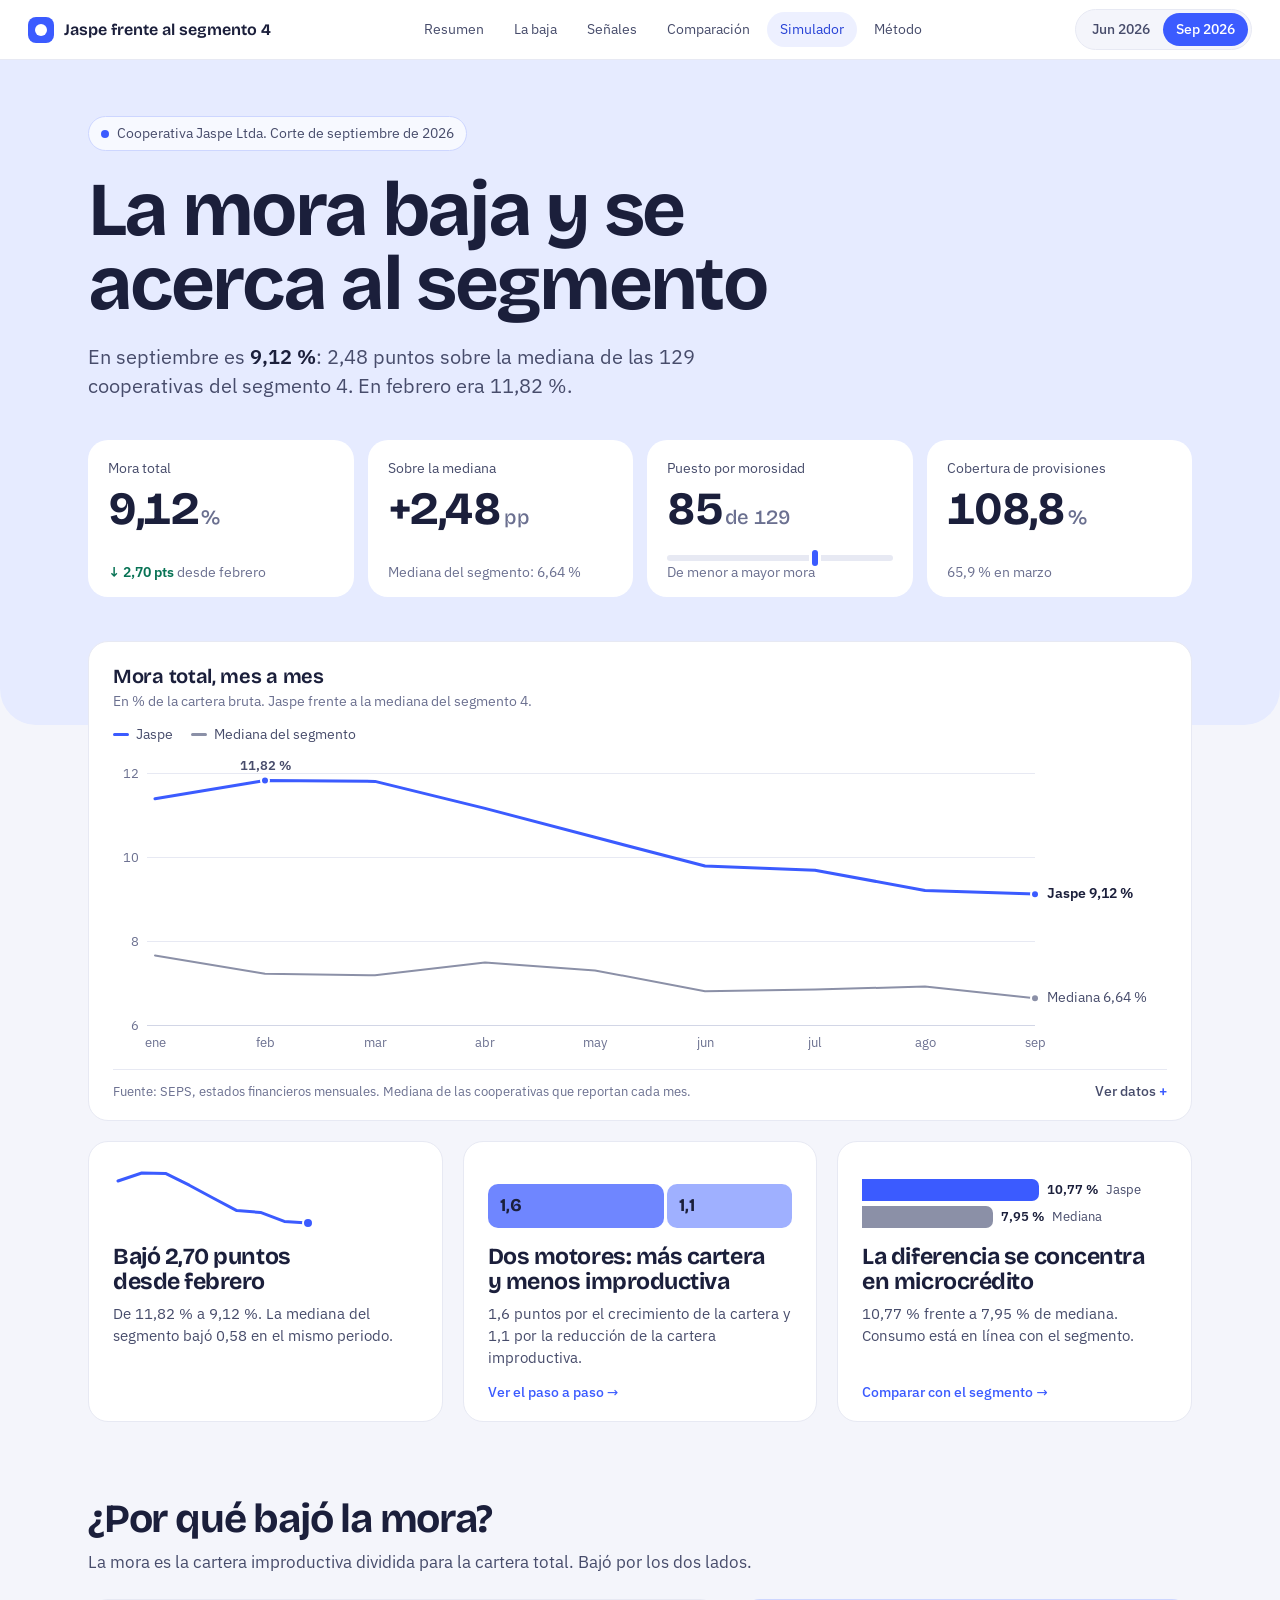
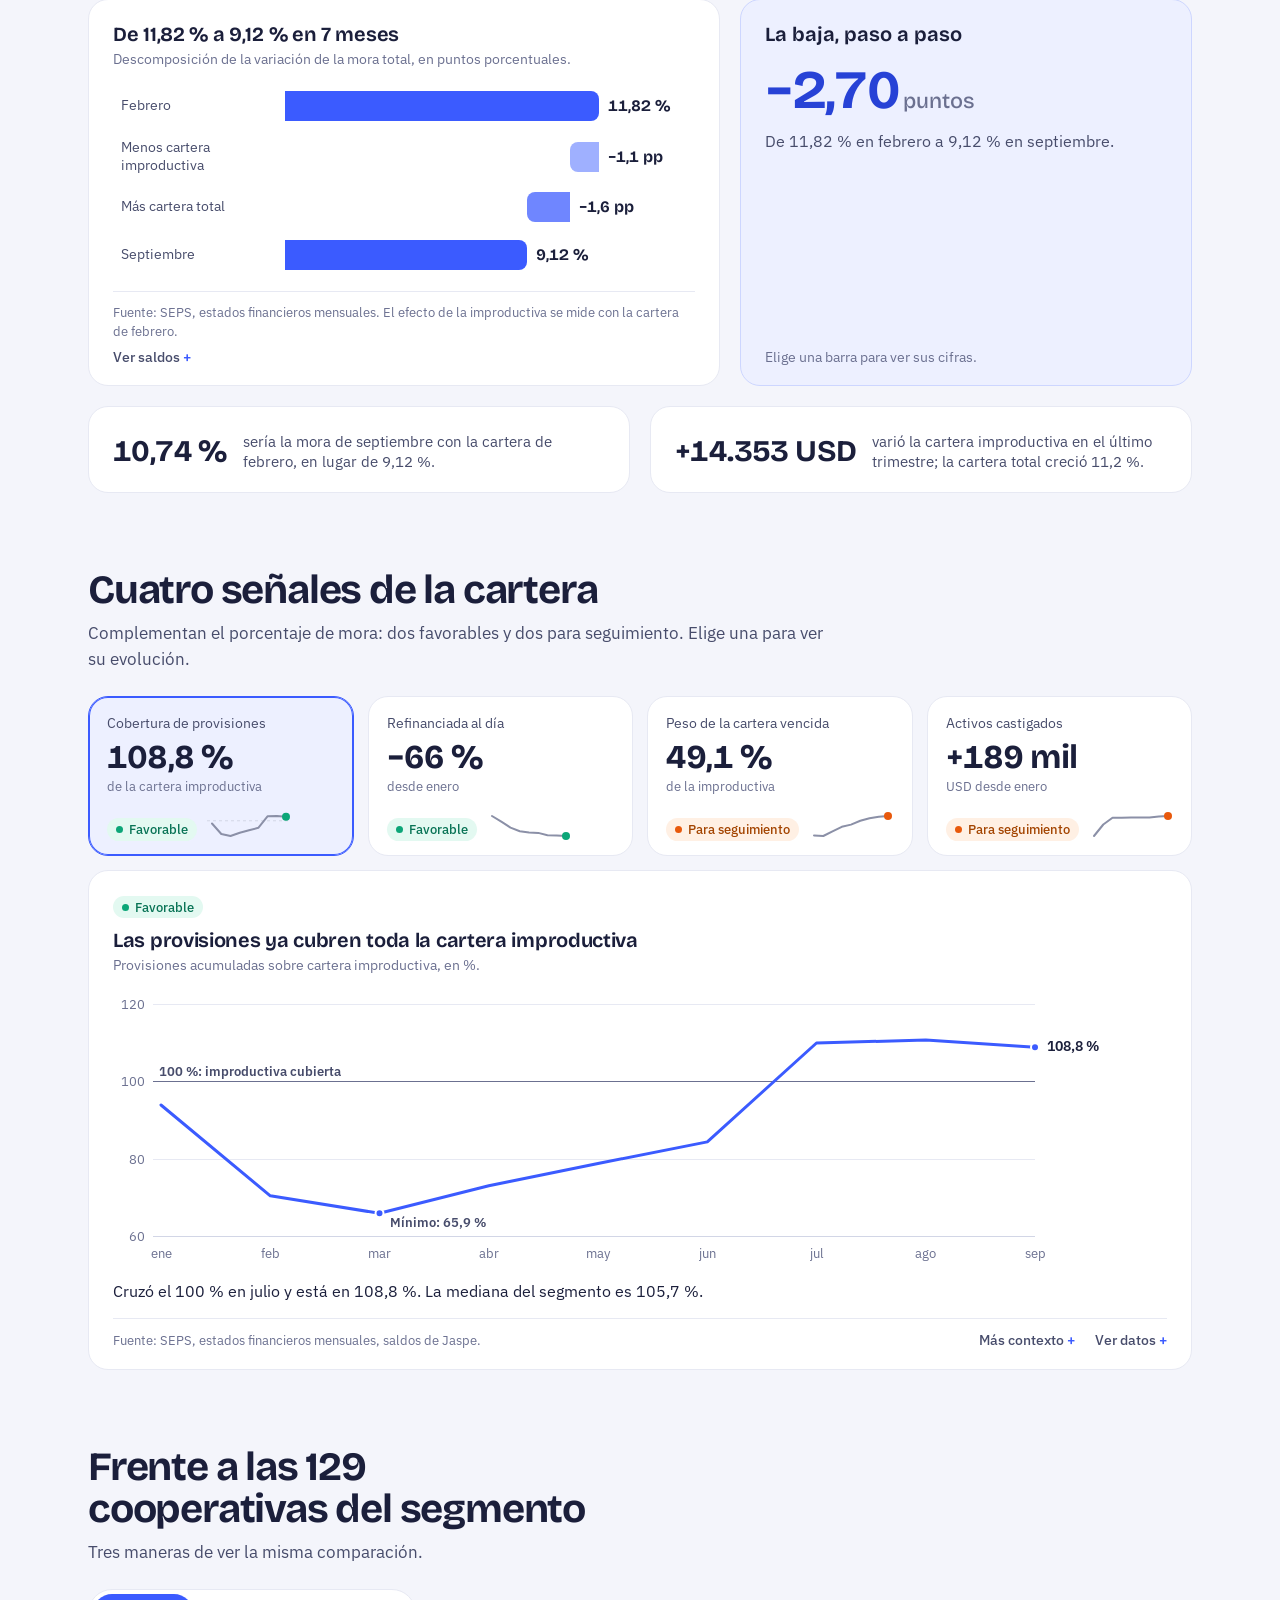
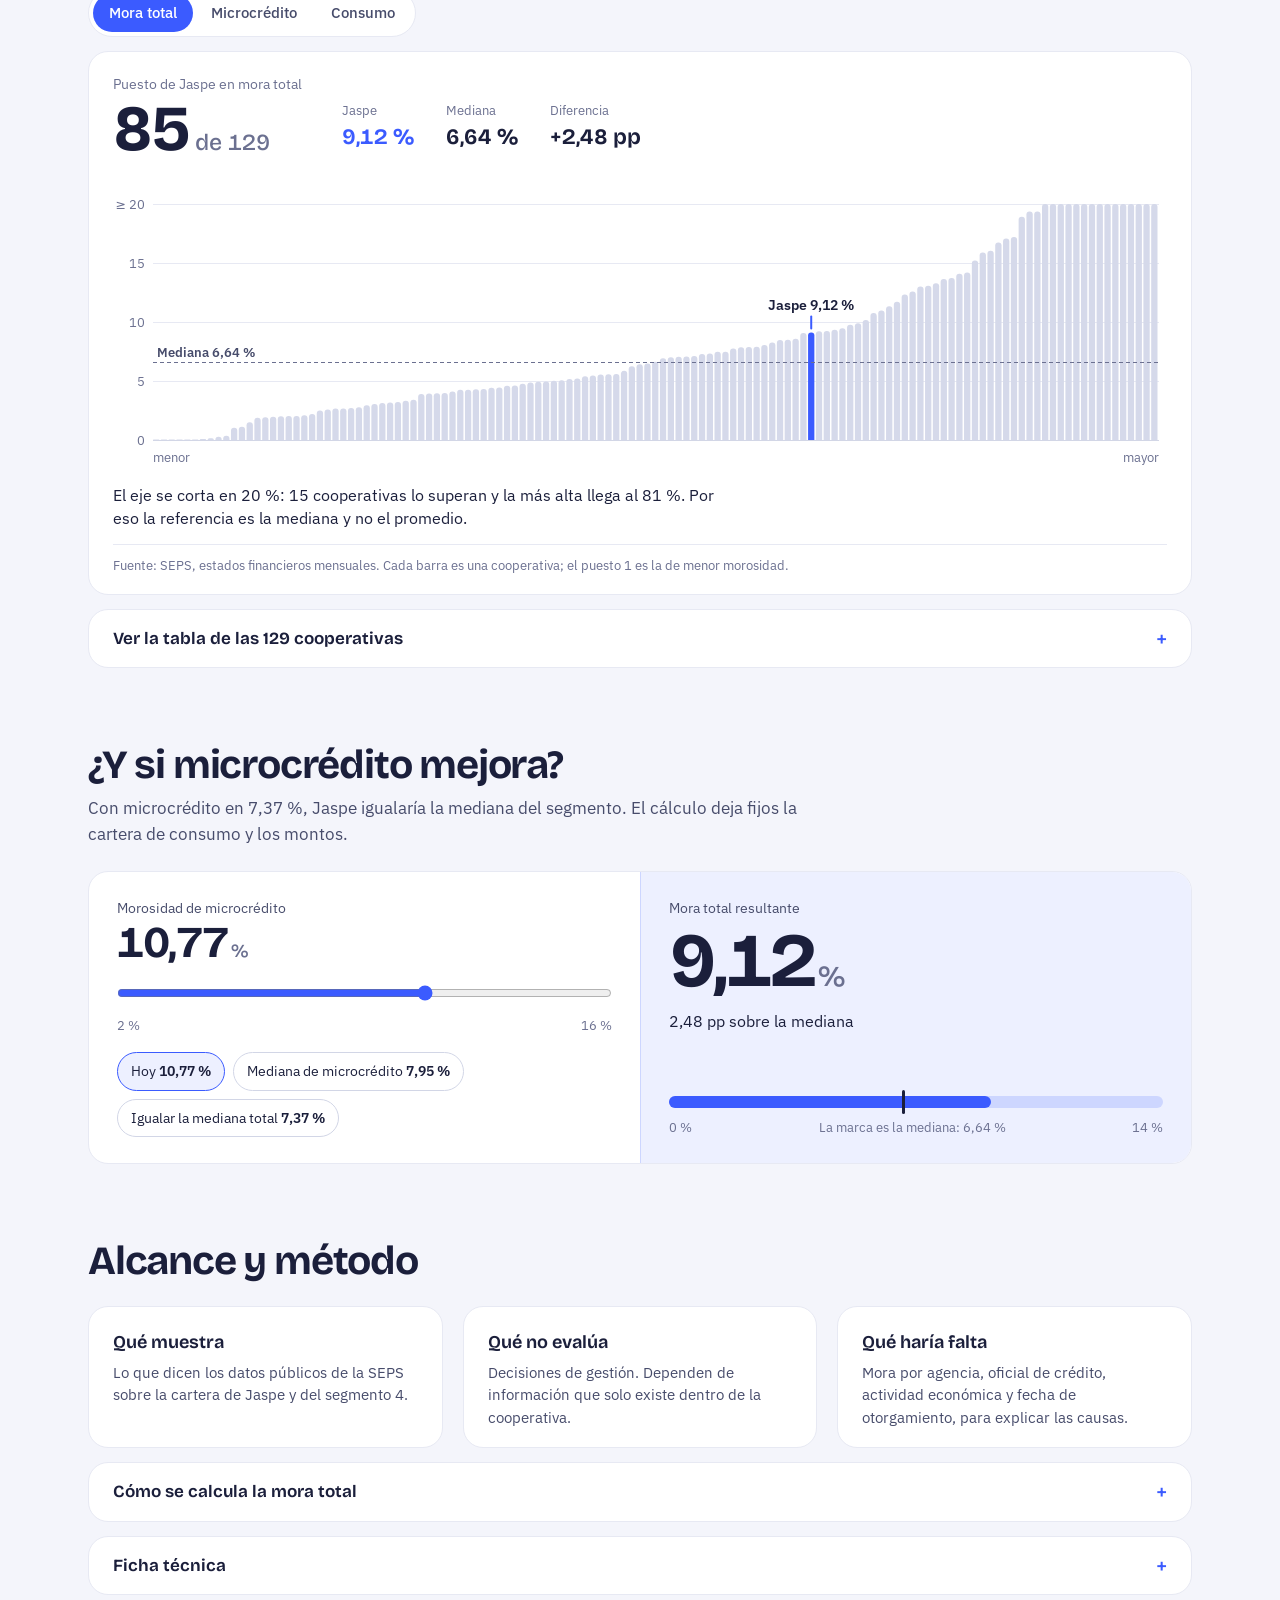
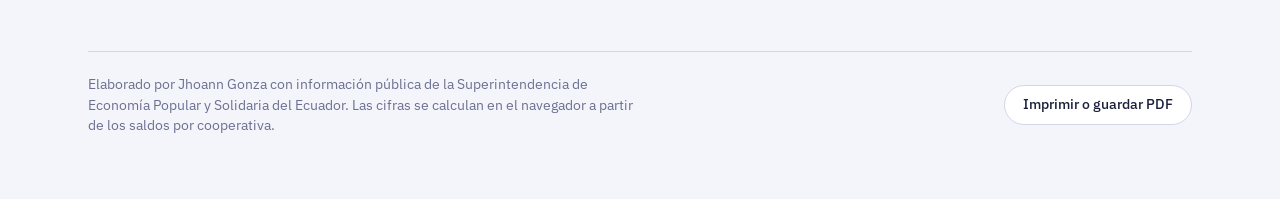
==== commit 40496764: "Portada y paneles en tonos claros Se reemplazan los fondos oscuros por un tinte azul claro y tarjeta" ====
--- a/index.html
+++ b/index.html
@@ -14,8 +14,8 @@
 <meta property="og:image" content="https://jhoanngonza151.github.io/analisis-seps/preview.png">
 <meta property="og:image:width" content="1200">
 <meta property="og:image:height" content="630">
-<meta name="theme-color" content="#14162e">
-<link rel="icon" href="data:image/svg+xml,%3Csvg xmlns='http://www.w3.org/2000/svg' viewBox='0 0 32 32'%3E%3Crect width='32' height='32' rx='9' fill='%2314162e'/%3E%3Cpath d='M7 12l6 7 5-4 7 6' fill='none' stroke='%237d93ff' stroke-width='3.2' stroke-linecap='round' stroke-linejoin='round'/%3E%3C/svg%3E">
+<meta name="theme-color" content="#e6ebff">
+<link rel="icon" href="data:image/svg+xml,%3Csvg xmlns='http://www.w3.org/2000/svg' viewBox='0 0 32 32'%3E%3Crect width='32' height='32' rx='9' fill='%233b5bff'/%3E%3Cpath d='M7 12l6 7 5-4 7 6' fill='none' stroke='%23fff' stroke-width='3.2' stroke-linecap='round' stroke-linejoin='round'/%3E%3C/svg%3E">
 <link rel="preload" href="assets/fonts/bricolage-grotesque-latin-wght-normal.woff2" as="font" type="font/woff2" crossorigin>
 <link rel="preload" href="assets/fonts/ibm-plex-sans-latin-400-normal.woff2" as="font" type="font/woff2" crossorigin>
 <link rel="stylesheet" href="assets/informe.css">
--- a/assets/informe.css
+++ b/assets/informe.css
@@ -10,9 +10,10 @@
 
 :root{
   color-scheme:light;
-  --noche:#14162e;         /* portada y texto principal */
-  --noche-2:#23264a;       /* superficies sobre la portada */
-  --tinta:#14162e;
+  --cielo:#e6ebff;         /* portada: un tinte claro del azul de Jaspe */
+  --cielo-2:#cdd6ff;       /* líneas y pistas sobre el tinte */
+  --jaspe-texto:#2742d6;   /* azul para texto sobre fondos claros */
+  --tinta:#1b1f3b;
   --tinta-2:#474c6b;
   --tinta-3:#6b7090;
   --niebla:#f4f5fb;        /* fondo de página */
@@ -54,35 +55,35 @@
   background:rgba(255,255,255,.94);backdrop-filter:saturate(1.4) blur(10px);border-bottom:1px solid var(--regla);
 }
 .marca{display:flex;align-items:center;gap:10px;color:var(--tinta);text-decoration:none;font-family:var(--titular);font-weight:650;font-size:16px;white-space:nowrap}
-.marca-signo{width:26px;height:26px;border-radius:8px;background:var(--noche);position:relative;flex-shrink:0}
-.marca-signo::after{content:"";position:absolute;inset:7px;border-radius:50%;background:var(--jaspe)}
+.marca-signo{width:26px;height:26px;border-radius:8px;background:var(--jaspe);position:relative;flex-shrink:0}
+.marca-signo::after{content:"";position:absolute;inset:7px;border-radius:50%;background:#fff}
 .nav{flex:1;min-width:0;overflow-x:auto;scrollbar-width:none}
 .nav::-webkit-scrollbar{display:none}
 .nav ol{display:flex;gap:4px;justify-content:center;width:max-content;margin:0 auto}
 .nav a{display:block;padding:7px 13px;border-radius:999px;font-size:14px;color:var(--tinta-2);text-decoration:none;white-space:nowrap}
 .nav a:hover{background:var(--niebla);color:var(--tinta)}
-.nav a[aria-current="true"]{background:var(--noche);color:#fff}
+.nav a[aria-current="true"]{background:var(--jaspe-tinte);color:var(--jaspe-texto)}
 .corte{display:flex;padding:3px;border-radius:999px;background:var(--niebla);border:1px solid var(--regla);flex-shrink:0}
 .corte button{appearance:none;border:0;background:none;color:var(--tinta-2);font-size:13.5px;font-weight:500;padding:6px 13px;border-radius:999px;cursor:pointer;white-space:nowrap}
 .corte button:hover{color:var(--tinta)}
 .corte button[aria-pressed="true"]{background:var(--jaspe);color:#fff}
 
 /* ---------- portada ---------- */
-.hero{background:var(--noche);color:#c9cdea;padding:56px 0 128px;border-radius:0 0 36px 36px}
-.hero-ctx{display:inline-flex;align-items:center;gap:8px;font-size:14px;color:#c9cdea;padding:6px 12px;border:1px solid #3a3e68;border-radius:999px}
-.hero-ctx::before{content:"";width:8px;height:8px;border-radius:50%;background:var(--jaspe-claro)}
-h1{font-family:var(--titular);font-weight:700;font-size:clamp(38px,6.2vw,76px);line-height:.98;letter-spacing:-0.035em;color:#fff;margin-top:22px;max-width:13em;text-wrap:balance}
-.lede{font-size:clamp(17px,1.6vw,20px);line-height:1.45;margin-top:20px;max-width:36em;color:#c9cdea}
-.lede b{color:#fff}
+.hero{background:var(--cielo);color:var(--tinta-2);padding:56px 0 128px;border-radius:0 0 36px 36px}
+.hero-ctx{display:inline-flex;align-items:center;gap:8px;font-size:14px;color:var(--tinta-2);padding:6px 12px;background:rgba(255,255,255,.7);border:1px solid var(--cielo-2);border-radius:999px}
+.hero-ctx::before{content:"";width:8px;height:8px;border-radius:50%;background:var(--jaspe)}
+h1{font-family:var(--titular);font-weight:700;font-size:clamp(38px,6.2vw,76px);line-height:.98;letter-spacing:-0.035em;color:var(--tinta);margin-top:22px;max-width:13em;text-wrap:balance}
+.lede{font-size:clamp(17px,1.6vw,20px);line-height:1.45;margin-top:20px;max-width:36em;color:var(--tinta-2)}
+.lede b{color:var(--tinta)}
 .kpis{display:grid;grid-template-columns:repeat(4,minmax(0,1fr));gap:14px;margin-top:40px}
-.kpi{background:var(--noche-2);border-radius:var(--r-carta);padding:18px 20px 16px;min-width:0;display:flex;flex-direction:column}
-.kpi-rot{font-size:14px;color:#b4b9dc}
-.kpi-val{font-family:var(--titular);font-weight:700;font-size:clamp(34px,3.6vw,46px);line-height:1.05;letter-spacing:-0.03em;color:#fff;margin-top:6px;white-space:nowrap;font-variant-numeric:tabular-nums}
-.kpi-val small{font-size:.44em;font-weight:500;letter-spacing:0;color:#b4b9dc;margin-left:3px}
-.kpi-nota{font-size:13.5px;line-height:1.35;color:#b4b9dc;margin-top:auto;padding-top:10px}
-.kpi-nota .ok{color:#63e6be;font-weight:500}
-.kpi-pista{position:relative;height:6px;border-radius:3px;background:#3a3e68;margin:12px 0 2px}
-.kpi-pista i{position:absolute;top:-5px;width:6px;height:16px;margin-left:-3px;border-radius:3px;background:var(--jaspe-claro);box-shadow:0 0 0 3px var(--noche-2)}
+.kpi{background:var(--papel);border-radius:var(--r-carta);padding:18px 20px 16px;min-width:0;display:flex;flex-direction:column}
+.kpi-rot{font-size:14px;color:var(--tinta-2)}
+.kpi-val{font-family:var(--titular);font-weight:700;font-size:clamp(34px,3.6vw,46px);line-height:1.05;letter-spacing:-0.03em;color:var(--tinta);margin-top:6px;white-space:nowrap;font-variant-numeric:tabular-nums}
+.kpi-val small{font-size:.44em;font-weight:500;letter-spacing:0;color:var(--tinta-3);margin-left:3px}
+.kpi-nota{font-size:13.5px;line-height:1.35;color:var(--tinta-3);margin-top:auto;padding-top:10px}
+.kpi-nota .ok{color:var(--favorable-texto);font-weight:600}
+.kpi-pista{position:relative;height:6px;border-radius:3px;background:var(--regla);margin:12px 0 2px}
+.kpi-pista i{position:absolute;top:-5px;width:6px;height:16px;margin-left:-3px;border-radius:3px;background:var(--jaspe);box-shadow:0 0 0 3px var(--papel)}
 
 /* ---------- secciones ---------- */
 .seccion{margin-top:76px}
@@ -109,15 +110,15 @@
 .lienzo text.marca{fill:var(--tinta-2)}
 .pista-lectura{
   position:absolute;top:0;left:0;z-index:5;pointer-events:none;min-width:172px;
-  background:var(--noche);color:#c9cdea;border-radius:12px;padding:10px 12px;font-size:13px;line-height:1.45;
+  background:var(--papel);color:var(--tinta-2);border:1px solid var(--regla-2);box-shadow:0 8px 24px rgba(27,31,59,.12);border-radius:12px;padding:10px 12px;font-size:13px;line-height:1.45;
 }
 .pista-lectura[hidden]{display:none}
-.pista-lectura .t{color:#fff;font-weight:600;margin-bottom:3px}
+.pista-lectura .t{color:var(--tinta);font-weight:600;margin-bottom:3px}
 .pista-lectura .f{display:flex;align-items:center;gap:8px;white-space:nowrap}
 .pista-lectura .f i{width:12px;height:0;border-top:3px solid;border-radius:2px;flex-shrink:0}
 .pista-lectura .f i.caja{width:9px;height:9px;border:0;border-radius:2px}
-.pista-lectura .f b{font-weight:600;color:#fff;font-variant-numeric:tabular-nums;margin-left:auto;padding-left:14px}
-.pista-lectura .x{color:#b4b9dc;font-size:12px;margin-top:4px;white-space:nowrap}
+.pista-lectura .f b{font-weight:600;color:var(--tinta);font-variant-numeric:tabular-nums;margin-left:auto;padding-left:14px}
+.pista-lectura .x{color:var(--tinta-3);font-size:12px;margin-top:4px;white-space:nowrap}
 .lectura{font-size:16px;line-height:1.45;color:var(--tinta);margin-top:14px;max-width:62ch}
 .figura-pie{display:flex;flex-wrap:wrap;align-items:baseline;gap:6px 20px;margin-top:14px;padding-top:12px;border-top:1px solid var(--regla);font-size:13px;color:var(--tinta-3);line-height:1.45}
 .figura-pie > p{margin-right:auto}
@@ -169,12 +170,12 @@
 .paso-barra{position:absolute;top:0;height:100%;border-radius:0 8px 8px 0;transition:opacity .2s}
 .paso-barra.baja{border-radius:8px 0 0 8px}
 .paso-val{position:absolute;top:50%;transform:translateY(-50%);margin-left:9px;font-family:var(--titular);font-weight:650;font-size:16px;color:var(--tinta);white-space:nowrap;font-variant-numeric:tabular-nums}
-.detalle-paso{display:flex;flex-direction:column;background:var(--noche);color:#c9cdea;border-color:var(--noche)}
-.detalle-paso h3{font-family:var(--titular);font-weight:650;font-size:20px;line-height:1.2;color:#fff}
-.detalle-paso .grande{font-family:var(--titular);font-weight:700;font-size:54px;line-height:1;letter-spacing:-0.03em;color:#fff;margin-top:18px;font-variant-numeric:tabular-nums}
-.detalle-paso .grande small{font-size:.4em;font-weight:500;color:#b4b9dc;letter-spacing:0;margin-left:4px}
+.detalle-paso{display:flex;flex-direction:column;background:var(--jaspe-tinte);color:var(--tinta-2);border-color:var(--cielo-2)}
+.detalle-paso h3{font-family:var(--titular);font-weight:650;font-size:20px;line-height:1.2;color:var(--tinta)}
+.detalle-paso .grande{font-family:var(--titular);font-weight:700;font-size:54px;line-height:1;letter-spacing:-0.03em;color:var(--jaspe-texto);margin-top:18px;font-variant-numeric:tabular-nums}
+.detalle-paso .grande small{font-size:.4em;font-weight:500;color:var(--tinta-3);letter-spacing:0;margin-left:4px}
 .detalle-paso p{font-size:15.5px;line-height:1.5;margin-top:12px}
-.detalle-paso .ayuda{margin-top:auto;padding-top:18px;font-size:13.5px;color:#b4b9dc}
+.detalle-paso .ayuda{margin-top:auto;padding-top:18px;font-size:13.5px;color:var(--tinta-3)}
 .datos-clave{display:grid;grid-template-columns:repeat(2,minmax(0,1fr));gap:20px;margin-top:20px}
 .dato{display:flex;gap:16px;align-items:center}
 .dato b{font-family:var(--titular);font-weight:700;font-size:30px;letter-spacing:-0.02em;color:var(--tinta);white-space:nowrap;font-variant-numeric:tabular-nums}
@@ -205,7 +206,7 @@
 .conmutador{display:inline-flex;padding:4px;border-radius:999px;background:var(--papel);border:1px solid var(--regla);gap:2px;max-width:100%;overflow-x:auto}
 .conmutador button{appearance:none;border:0;background:none;color:var(--tinta-2);font-size:14.5px;font-weight:500;padding:8px 16px;border-radius:999px;cursor:pointer;white-space:nowrap}
 .conmutador button:hover{color:var(--tinta)}
-.conmutador button[aria-pressed="true"]{background:var(--noche);color:#fff}
+.conmutador button[aria-pressed="true"]{background:var(--jaspe);color:#fff}
 .comparacion{margin-top:14px}
 .puesto{display:flex;flex-wrap:wrap;align-items:flex-end;gap:10px 40px}
 .puesto-n{font-family:var(--titular);font-weight:700;font-size:clamp(44px,5vw,64px);line-height:.95;letter-spacing:-0.035em;color:var(--tinta);white-space:nowrap;font-variant-numeric:tabular-nums}
@@ -251,16 +252,16 @@
 .atajo:hover{border-color:var(--jaspe)}
 .atajo[aria-pressed="true"]{background:var(--jaspe-tinte);border-color:var(--jaspe);color:var(--tinta)}
 .atajo b{font-variant-numeric:tabular-nums}
-.sim-salida{background:var(--noche);color:#c9cdea;padding:26px 28px;display:flex;flex-direction:column}
-.sim-salida .rot{font-size:14px;color:#b4b9dc}
-.sim-salida .grande{font-family:var(--titular);font-weight:700;font-size:clamp(52px,6vw,76px);line-height:1;letter-spacing:-0.035em;color:#fff;font-variant-numeric:tabular-nums;margin-top:4px}
-.sim-salida .grande small{font-size:.38em;font-weight:500;color:#b4b9dc;letter-spacing:0;margin-left:4px}
-.sim-dif{font-size:16px;margin-top:10px;color:#fff}
-.sim-dif.ok{color:#63e6be}
-.sim-pista{position:relative;height:12px;border-radius:6px;background:#3a3e68;margin-top:auto}
-.sim-pista i{position:absolute;left:0;top:0;height:100%;border-radius:6px;background:var(--jaspe-claro);transition:width .12s}
-.sim-pista b{position:absolute;top:-6px;width:3px;height:24px;margin-left:-1px;border-radius:2px;background:#fff}
-.sim-pista-ejes{display:flex;justify-content:space-between;font-size:12.5px;color:#b4b9dc;margin-top:10px}
+.sim-salida{background:var(--jaspe-tinte);color:var(--tinta-2);padding:26px 28px;display:flex;flex-direction:column;border-left:1px solid var(--cielo-2)}
+.sim-salida .rot{font-size:14px;color:var(--tinta-2)}
+.sim-salida .grande{font-family:var(--titular);font-weight:700;font-size:clamp(52px,6vw,76px);line-height:1;letter-spacing:-0.035em;color:var(--tinta);font-variant-numeric:tabular-nums;margin-top:4px}
+.sim-salida .grande small{font-size:.38em;font-weight:500;color:var(--tinta-3);letter-spacing:0;margin-left:4px}
+.sim-dif{font-size:16px;margin-top:10px;color:var(--tinta)}
+.sim-dif.ok{color:var(--favorable-texto);font-weight:600}
+.sim-pista{position:relative;height:12px;border-radius:6px;background:var(--cielo-2);margin-top:auto}
+.sim-pista i{position:absolute;left:0;top:0;height:100%;border-radius:6px;background:var(--jaspe);transition:width .12s}
+.sim-pista b{position:absolute;top:-6px;width:3px;height:24px;margin-left:-1px;border-radius:2px;background:var(--tinta)}
+.sim-pista-ejes{display:flex;justify-content:space-between;font-size:12.5px;color:var(--tinta-3);margin-top:10px}
 .sim-salida .sim-pista-wrap{margin-top:auto;padding-top:26px}
 
 /* ---------- método ---------- */
@@ -306,6 +307,7 @@
 }
 @media (max-width:760px){
   .sim{grid-template-columns:minmax(0,1fr)}
+  .sim-salida{border-left:0;border-top:1px solid var(--cielo-2)}
   .datos-clave{grid-template-columns:minmax(0,1fr);gap:14px}
 }
 /* ---------- móvil ---------- */
